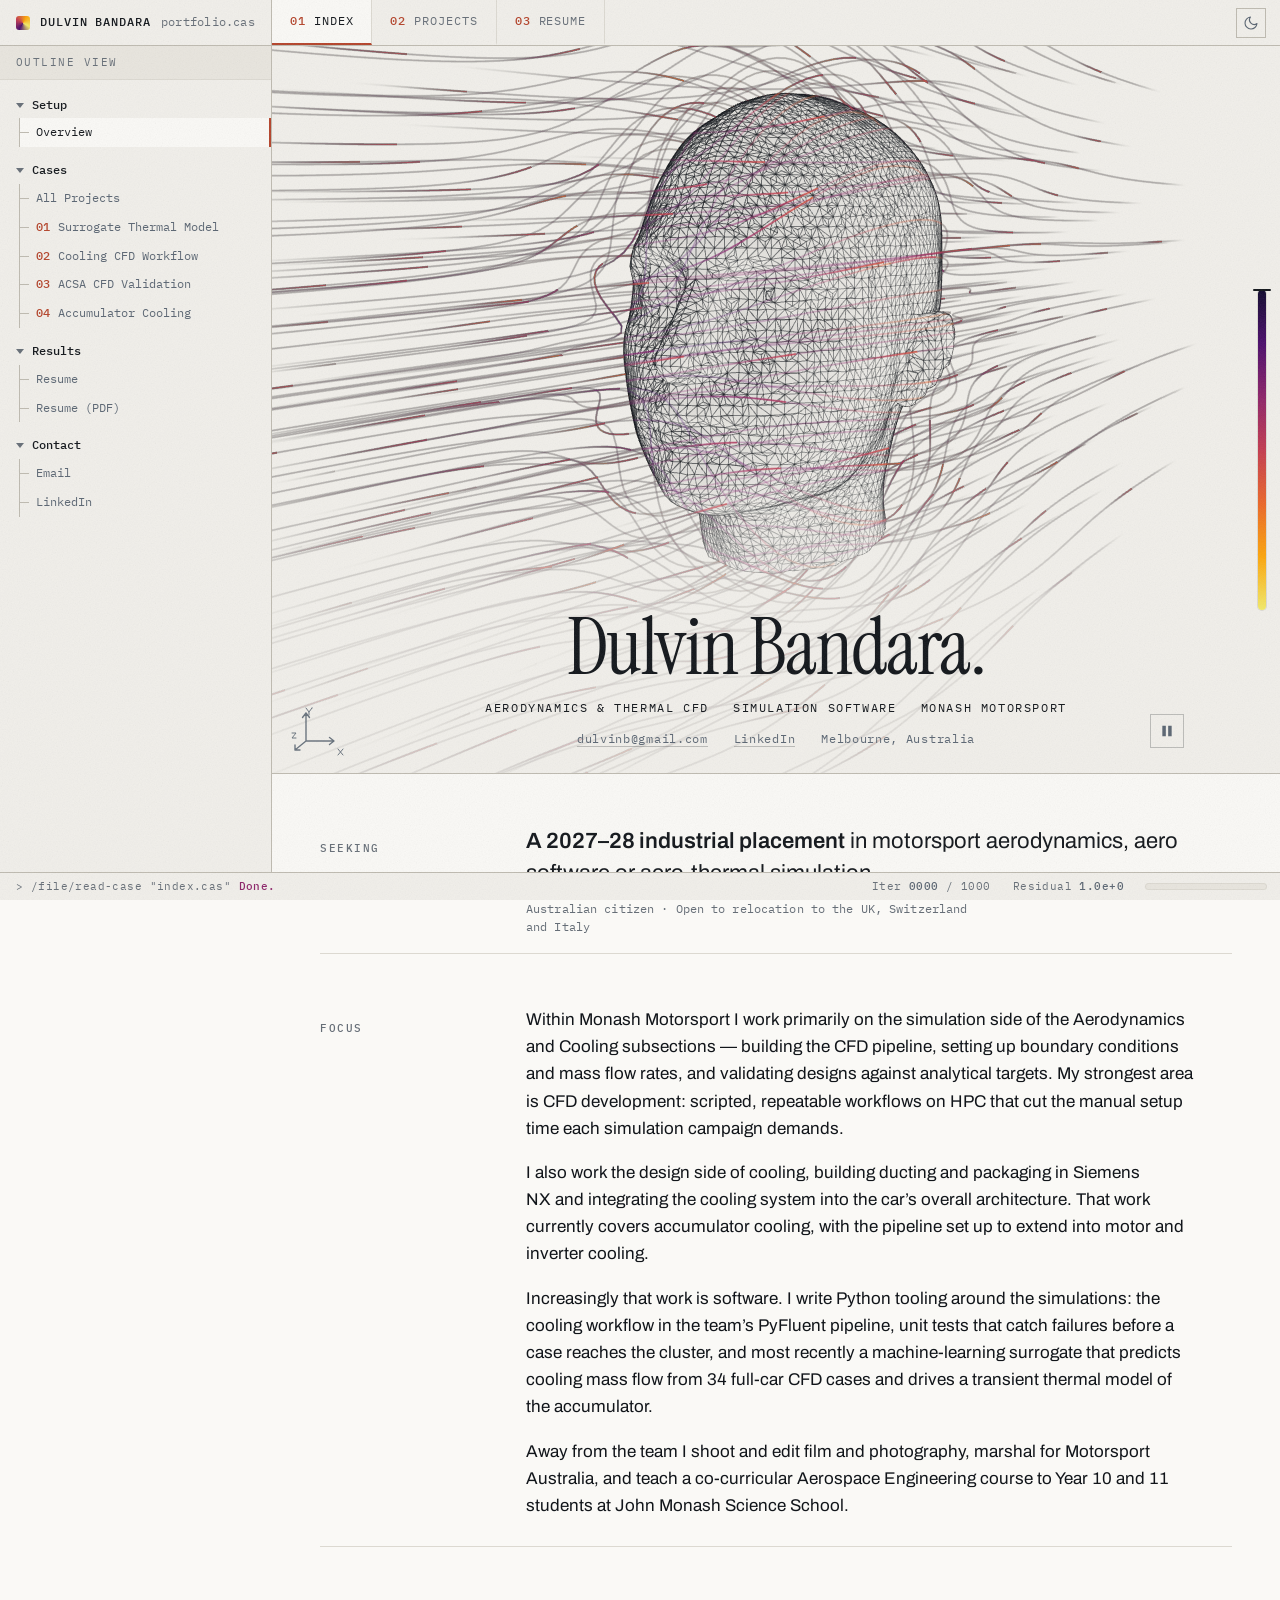
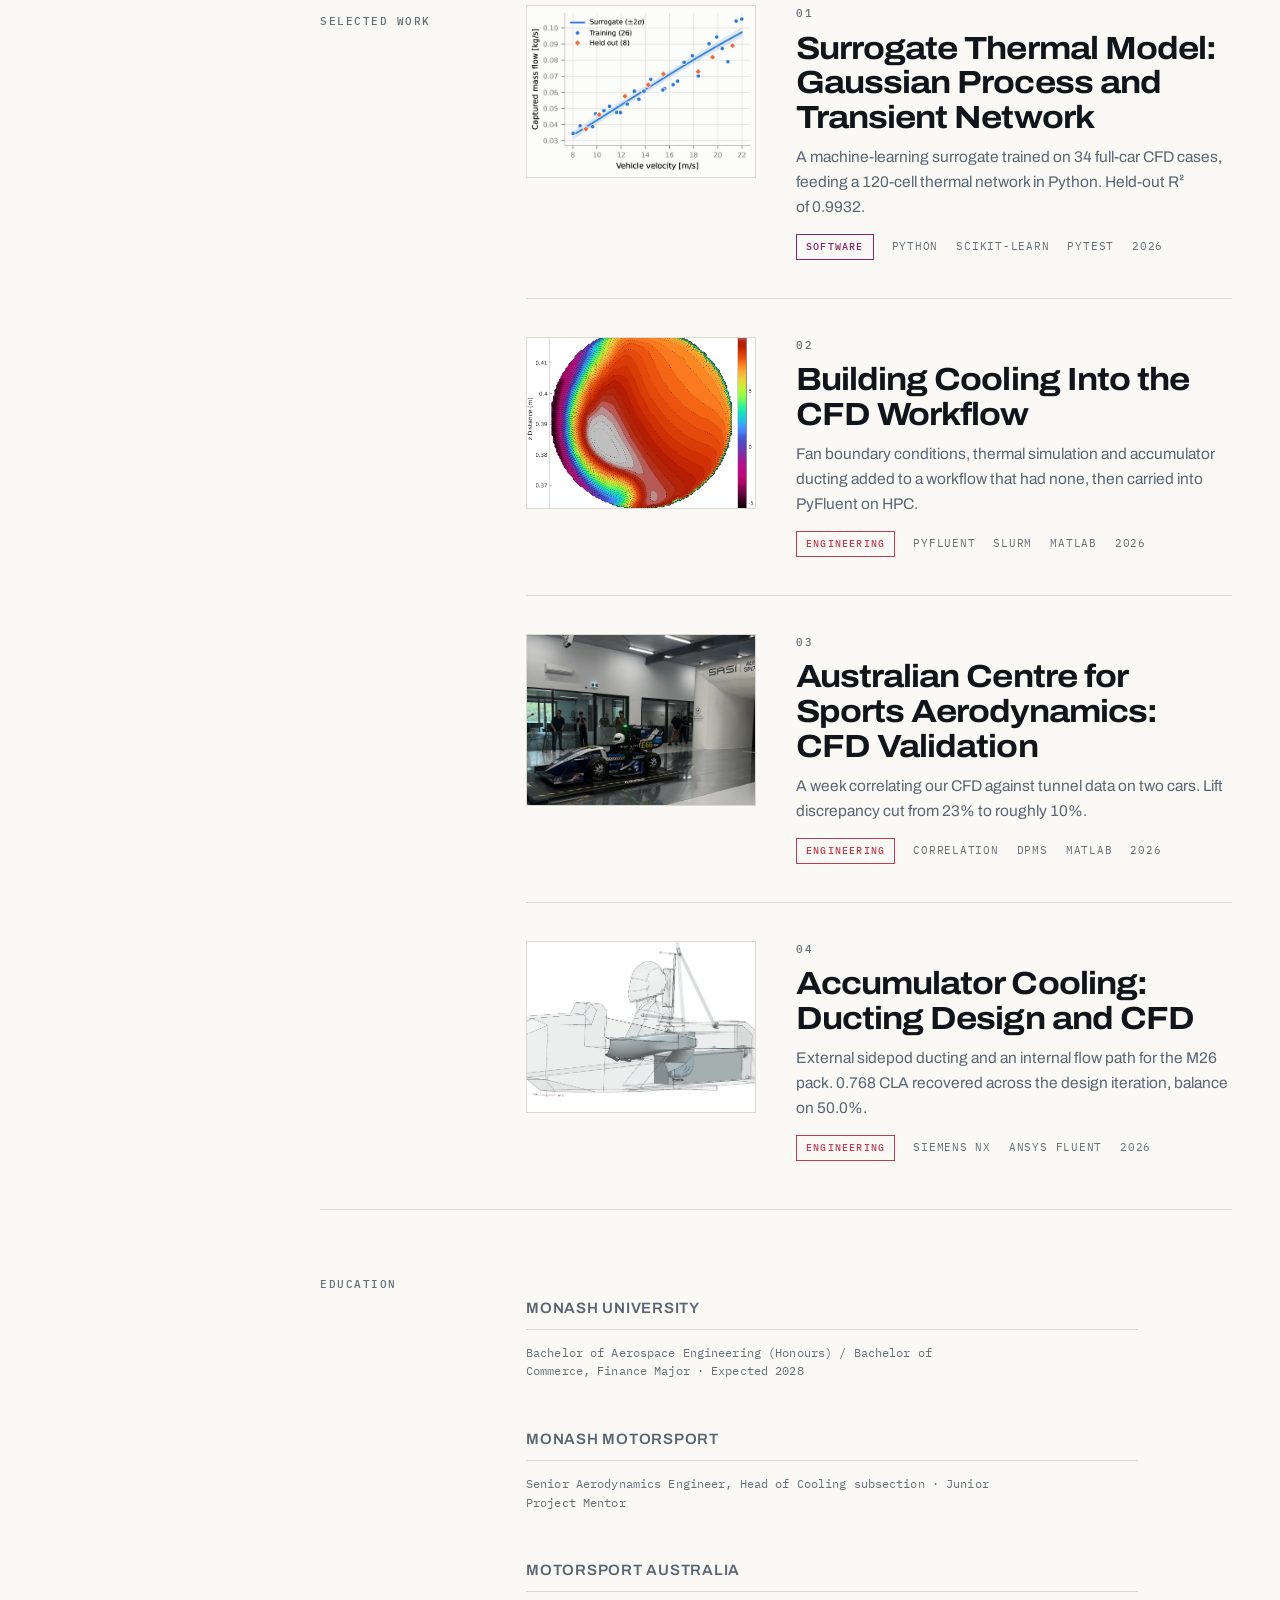
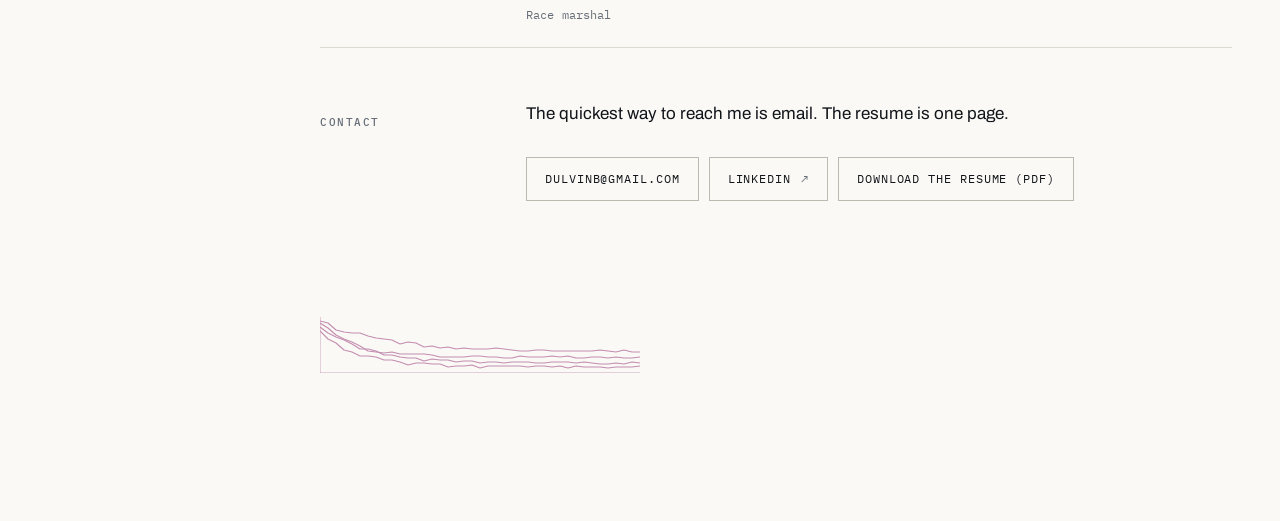
==== index.html @ 4a5106c9 "Make the hero head show when WebGL is missing, blank or stalled - Fall back to a 2D-canvas still fra" ====
<!DOCTYPE html>
<html lang="en">
<head>
<meta charset="utf-8">
<meta name="viewport" content="width=device-width, initial-scale=1">
<title>Dulvin Bandara — Aerodynamics &amp; Thermal CFD</title>
<meta name="description" content="Aerodynamics and thermal cooling CFD at Monash Motorsport. Python simulation tooling, machine-learning surrogates, ducting design and internal flow management for Formula Student.">

<meta name="theme-color" content="#F1EFEA" data-light="#F1EFEA" data-dark="#07080A">
<link rel="icon" href="favicon.svg" type="image/svg+xml">

<script>
(function(){try{var d=document.documentElement,s=localStorage.getItem('theme'),
t=s||(window.matchMedia('(prefers-color-scheme: dark)').matches?'dark':'light');
d.setAttribute('data-theme',t);
var m=document.querySelector('meta[name="theme-color"]');
if(m)m.setAttribute('content',m.getAttribute('data-'+t)||(t==='dark'?'#0E1114':'#FAF9F6'));
}catch(e){}})();
</script>

<link rel="preconnect" href="https://fonts.googleapis.com">
<link rel="preconnect" href="https://fonts.gstatic.com" crossorigin>
<link href="https://fonts.googleapis.com/css2?family=Archivo:wdth,wght@62..125,100..900&family=IBM+Plex+Mono:wght@400;500&family=Instrument+Serif:ital@0;1&display=swap" rel="stylesheet">
<link rel="stylesheet" href="style.css?v=20261115d">
<link rel="canonical" href="https://dulvinbandara.com/">
<meta name="author" content="Dulvin Bandara">

<meta property="og:type" content="website">
<meta property="og:site_name" content="Dulvin Bandara">
<meta property="og:url" content="https://dulvinbandara.com/">
<meta property="og:title" content="Dulvin Bandara · Aerodynamics &amp; Thermal CFD">
<meta property="og:description" content="Accumulator cooling ducting and CFD at Monash Motorsport. Simulation workflows, internal flow management, and aero-thermal integration for Formula Student.">
<meta property="og:image" content="https://dulvinbandara.com/images/og/home.jpg">
<meta property="og:image:width" content="1200">
<meta property="og:image:height" content="630">
<meta property="og:image:alt" content="Isometric view of the accumulator cooling ducting">
<meta property="og:locale" content="en_AU">

<meta name="twitter:card" content="summary_large_image">
<meta name="twitter:title" content="Dulvin Bandara · Aerodynamics &amp; Thermal CFD">
<meta name="twitter:description" content="Accumulator cooling ducting and CFD at Monash Motorsport.">
<meta name="twitter:image" content="https://dulvinbandara.com/images/og/home.jpg">
</head>
<body>

<a class="skiplink" href="#main">Skip to Content</a>

<nav class="sitenav" aria-label="Primary">
  <button class="outlinetoggle" type="button" aria-controls="outline" aria-expanded="false" hidden>Outline</button>
  <a class="apptitle" href="index.html" translate="no">Dulvin Bandara <span>portfolio.cas</span></a>
  <a href="index.html" aria-current="page"><span class="num">01</span>Index</a>
  <a href="projects.html"><span class="num">02</span>Projects</a>
  <a href="resume.html"><span class="num">03</span>Resume</a>
  <button class="themetoggle" type="button" aria-label="Switch theme">
    <svg class="i-moon" viewBox="0 0 24 24" fill="none" stroke="currentColor" stroke-width="1.7" stroke-linecap="round" stroke-linejoin="round" aria-hidden="true"><path d="M21 12.79A9 9 0 1 1 11.21 3 7 7 0 0 0 21 12.79z"/></svg>
    <svg class="i-sun" viewBox="0 0 24 24" fill="none" stroke="currentColor" stroke-width="1.7" stroke-linecap="round" stroke-linejoin="round" aria-hidden="true"><circle cx="12" cy="12" r="4.2"/><path d="M12 2v2M12 20v2M4.9 4.9l1.4 1.4M17.7 17.7l1.4 1.4M2 12h2M20 12h2M4.9 19.1l1.4-1.4M17.7 6.3l1.4-1.4"/></svg>
  </button>
</nav>

<aside class="outline" id="outline">
  <p class="outline-head">Outline View</p>
  <nav aria-label="Outline">
    <ul class="tree">
      <li class="tgroup"><span class="tlabel">Setup</span>
        <ul>
          <li><a href="index.html" aria-current="page">Overview</a></li>
        </ul>
      </li>
      <li class="tgroup"><span class="tlabel">Cases</span>
        <ul>
          <li><a href="projects.html">All Projects</a></li>
          <li><a href="project-thermal-surrogate.html"><span class="tnum">01</span>Surrogate Thermal Model</a></li>
          <li><a href="project-cfd-workflow.html"><span class="tnum">02</span>Cooling CFD Workflow</a></li>
          <li><a href="project-wind-tunnel.html"><span class="tnum">03</span>ACSA CFD Validation</a></li>
          <li><a href="project-accumulator-cooling.html"><span class="tnum">04</span>Accumulator Cooling</a></li>
        </ul>
      </li>
      <li class="tgroup"><span class="tlabel">Results</span>
        <ul>
          <li><a href="resume.html">Resume</a></li>
          <li><a href="DulvinBandaraCV.pdf" target="_blank" rel="noopener">Resume (PDF)</a></li>
        </ul>
      </li>
      <li class="tgroup"><span class="tlabel">Contact</span>
        <ul>
          <li><a href="mailto:dulvinb@gmail.com">Email</a></li>
          <li><a href="https://www.linkedin.com/in/dulvin-bandara-8b485725a/" target="_blank" rel="noopener">LinkedIn</a></li>
        </ul>
      </li>
    </ul>
  </nav>
</aside>

<main class="sheet" id="main">

<div class="hero" data-wall="collage">

<header class="masthead">
  <h1 translate="no">Dulvin Bandara.</h1>
  <p class="role">Aerodynamics and thermal cooling CFD at Monash Motorsport. Building
    simulation workflows and physical cooling mechanisms for Formula Student cars, with
    a focus on internal flow management. Moving towards aero-thermal integration in
    motorsport.</p>
  <p class="tagline"><span>Aerodynamics &amp; Thermal CFD</span><span>Simulation Software</span><span>Monash Motorsport</span></p>
  <div class="contact">
    <span><a href="mailto:dulvinb@gmail.com">dulvinb@gmail.com</a></span>
    <span><a href="https://www.linkedin.com/in/dulvin-bandara-8b485725a/" target="_blank" rel="noopener">LinkedIn</a></span>
    <span>Melbourne, Australia</span>
  </div>
</header>

  <button class="heropause" type="button" aria-label="Pause background motion" aria-pressed="false">
    <svg class="i-pause" viewBox="0 0 12 12" fill="currentColor" aria-hidden="true"><rect x="2" y="1.5" width="3" height="9"/><rect x="7" y="1.5" width="3" height="9"/></svg>
    <svg class="i-play" viewBox="0 0 12 12" fill="currentColor" aria-hidden="true"><path d="M2.5 1.5v9l8-4.5z"/></svg>
  </button>

  <div class="pw">
    <canvas class="flowcanvas" data-src="models/head-flow.bin?v=20261115d" role="img"
            aria-label="A head drawn as a surface mesh, with streamlines flowing around it"></canvas>
  </div>

</div>

<!-- ================= SEEKING ================= -->
<section>
  <div class="row">
    <h2 class="rowlabel">Seeking</h2>
    <div>
      <p class="seeking"><strong>A 2027–28 industrial placement</strong> in motorsport
        aerodynamics, aero software or aero-thermal simulation.</p>
      <p class="meta">Australian citizen · Open to relocation to the UK, Switzerland and Italy</p>
    </div>
  </div>
</section>

<!-- ================= FOCUS ================= -->
<section>
  <div class="row">
    <h2 class="rowlabel">Focus</h2>
    <div>
      <p>Within Monash Motorsport I work primarily on the simulation side of the
        Aerodynamics and Cooling subsections — building the CFD pipeline, setting up
        boundary conditions and mass flow rates, and validating designs against
        analytical targets. My strongest area is CFD development: scripted, repeatable
        workflows on HPC that cut the manual setup time each simulation campaign
        demands.</p>
      <p>I also work the design side of cooling, building ducting and packaging in
        Siemens NX and integrating the cooling system into the car’s overall
        architecture. That work currently covers accumulator cooling, with the pipeline
        set up to extend into motor and inverter cooling.</p>
      <p>Increasingly that work is software. I write Python tooling around the
        simulations: the cooling workflow in the team’s PyFluent pipeline, unit tests that
        catch failures before a case reaches the cluster, and most recently a
        machine-learning surrogate that predicts cooling mass flow from 34 full-car CFD
        cases and drives a transient thermal model of the accumulator.</p>
      <p>Away from the team I shoot and edit film and photography, marshal for Motorsport
        Australia, and teach a co-curricular Aerospace Engineering course to Year 10 and
        11 students at John Monash Science School.</p>
    </div>
  </div>
</section>

<!-- ================= WORK ================= -->
<section>
  <div class="row">
    <h2 class="rowlabel">Selected Work</h2>
    <div>

      <a class="projlink" href="project-thermal-surrogate.html">
        <img class="thumb" src="images/gallery/Project4/massFlow.png"
             alt="Surrogate-predicted cooling mass flow against vehicle velocity, with CFD training and held-out points" width="1109" height="812" loading="lazy" decoding="async">
        <div>
          <span class="num">01</span>
          <h3>Surrogate Thermal Model: Gaussian Process and Transient Network</h3>
          <p>A machine-learning surrogate trained on 34 full-car CFD cases, feeding a
            120-cell thermal network in Python. Held-out R² of 0.9932.</p>
          <div class="projmeta">
            <span class="tag" data-k="software">Software</span>
            <span translate="no">Python</span><span translate="no">scikit-learn</span><span translate="no">pytest</span><span>2026</span>
          </div>
        </div>
      </a>

      <a class="projlink" href="project-cfd-workflow.html">
        <img class="thumb" src="images/velcoquecontour.webp"
             alt="Velocity contour into the monocoque" width="888" height="812" loading="lazy" decoding="async">
        <div>
          <span class="num">02</span>
          <h3>Building Cooling Into the CFD Workflow</h3>
          <p>Fan boundary conditions, thermal simulation and accumulator ducting added
            to a workflow that had none, then carried into PyFluent on HPC.</p>
          <div class="projmeta">
            <span class="tag" data-k="engineering">Engineering</span>
            <span>PyFluent</span><span>SLURM</span><span>MATLAB</span><span>2026</span>
          </div>
        </div>
      </a>

      <a class="projlink" href="project-wind-tunnel.html">
        <img class="thumb" src="images/acsa.webp"
             alt="CFD validation results from the wind tunnel campaign" width="1581" height="812" loading="lazy" decoding="async">
        <div>
          <span class="num">03</span>
          <h3>Australian Centre for Sports Aerodynamics: CFD Validation</h3>
          <p>A week correlating our CFD against tunnel data on two cars. Lift
            discrepancy cut from 23% to roughly 10%.</p>
          <div class="projmeta">
            <span class="tag" data-k="engineering">Engineering</span>
            <span>Correlation</span><span>DPMS</span><span>MATLAB</span><span>2026</span>
          </div>
        </div>
      </a>

      <a class="projlink" href="project-accumulator-cooling.html">
        <img class="thumb" src="images/ducts.webp"
             alt="Isometric view of the accumulator cooling ducting" width="1172" height="742" loading="lazy" decoding="async">
        <div>
          <span class="num">04</span>
          <h3>Accumulator Cooling: Ducting Design and CFD</h3>
          <p>External sidepod ducting and an internal flow path for the M26 pack.
            0.768&nbsp;CLA recovered across the design iteration, balance on 50.0%.</p>
          <div class="projmeta">
            <span class="tag" data-k="engineering">Engineering</span>
            <span>Siemens NX</span><span>Ansys Fluent</span><span>2026</span>
          </div>
        </div>
      </a>

      <!-- FILM CARD — hidden until the page has real content.
           Uncomment this block to publish it.

      <a class="projlink" href="project-film.html">
        <img class="thumb" src="images/film/cover.jpg"
             alt="Still frame from recent camcorder footage" loading="lazy" decoding="async">
        <div>
          <span class="num">05</span>
          <h3>Film &amp; Photography</h3>
          <p>A vintage camcorder, a DJI drone and a phone. The counterweight to a year
            spent looking at residual plots.</p>
          <div class="projmeta">
            <span class="tag" data-k="personal">Personal</span>
            <span>Camcorder</span><span>DJI</span><span>Ongoing</span>
          </div>
        </div>
      </a>

      -->

    </div>
  </div>
</section>

<!-- ================= EDUCATION ================= -->
<section>
  <div class="row">
    <h2 class="rowlabel">Education</h2>
    <div>
      <div class="entry">
        <h3>Monash University</h3>
        <p class="meta">Bachelor of Aerospace Engineering (Honours) / Bachelor of Commerce, Finance Major · Expected 2028</p>
      </div>
      <div class="entry">
        <h3>Monash Motorsport</h3>
        <p class="meta">Senior Aerodynamics Engineer, Head of Cooling subsection · Junior Project Mentor</p>
      </div>
      <div class="entry">
        <h3>Motorsport Australia</h3>
        <p class="meta">Race marshal</p>
      </div>
    </div>
  </div>
</section>

<!-- ================= CONTACT ================= -->
<section>
  <div class="row">
    <h2 class="rowlabel">Contact</h2>
    <div>
      <p>The quickest way to reach me is email. The resume is one page.</p>
      <ul class="linkrow">
        <li><a class="linkbtn" href="mailto:dulvinb@gmail.com">dulvinb@gmail.com</a></li>
        <li><a class="linkbtn" href="https://www.linkedin.com/in/dulvin-bandara-8b485725a/" target="_blank" rel="noopener">LinkedIn <span class="ext" aria-hidden="true">↗</span></a></li>
        <li><a class="linkbtn" href="DulvinBandaraCV.pdf" target="_blank" rel="noopener">Download the Resume (PDF)</a></li>
      </ul>
    </div>
  </div>
</section>

</main>

<div class="statusbar" aria-hidden="true">
  <span class="sb-console">&gt; /file/read-case "index.cas" <b>Done.</b></span>
  <span class="sb-iter">Iter <b class="sb-n">0000</b> / 1000</span>
  <span class="sb-res">Residual <b class="sb-r">1.0e+00</b></span>
  <span class="sb-bar"><i></i></span>
</div>

<script src="theme.js?v=20261115d" defer></script>
<script src="reveal.js?v=20261115d" defer></script>
<script src="cbar.js?v=20261115d" defer></script>
<script src="flow.js?v=20261115d" defer></script>
<script src="shell.js?v=20261115d" defer></script>
</body>
</html>
---- style.css ----
/* ============================================================
   Dulvin Bandara — stylesheet
   Oversized display type, mono for measured values.
   Light default, dark via [data-theme="dark"].
   Prints to A4 in light regardless of theme.
   ============================================================ */

:root{
  /* light (default) */
  color-scheme:light;
  --paper:#FAF9F6;
  --paper-2:#F1EFEA;
  --paper-3:#E8E5DE;
  --ink:#11151A;
  --ink-soft:#5A6572;
  --ink-faint:#666E77;   /* 4.9:1 on --paper; was #8E959D at 2.9:1 */
  --rule:#DCD9D1;
  --rule-strong:#BEBAB0;
  --accent:#B4432A;
  --accent-soft:#F3E3DC;

  /* --- inferno ramp, sampled from matplotlib.colormaps['inferno'] --- */
  --f-00:#10092d;  --f-22:#4a0c6b;  --f-38:#8c2369;  --f-52:#c33b4f;
  --f-66:#eb6628;  --f-80:#fca50a;  --f-94:#f2ea69;

  /* semantic roles — light theme samples the DARK half of the ramp */
  --field-lo:var(--f-22);
  --field-mid:var(--f-38);
  --field-hi:var(--f-52);

  /* diverging (coolwarm), for signed quantities */
  --d-neg:#3b4cc0;  --d-neg-soft:#8db0fe;  --d-zero:#dddcdc;
  --d-pos-soft:#f4987a;  --d-pos:#b40426;

  /* the full ramp as a reusable gradient; --ramp-dir turns it */
  --ramp-stops:var(--f-00),var(--f-22),var(--f-38),var(--f-52),
    var(--f-66),var(--f-80),var(--f-94);
  --ramp:linear-gradient(90deg,var(--ramp-stops));

  --grain-opacity:.095;
  --shadow:0 1px 2px rgba(17,21,26,.04);

  /* the index collage paints its own field; these follow the theme */
  --field:#F1EFEA;
  --field-ink:#11151A;
  --field-soft:#5A6572;
  --field-rule:rgba(17,21,26,.24);
  --field-shadow:0 18px 44px -14px rgba(17,21,26,.38);

  --display:"Archivo","Helvetica Neue",Helvetica,Arial,sans-serif;
  --mono:"IBM Plex Mono",ui-monospace,SFMono-Regular,Menlo,monospace;
  --serif:"Instrument Serif",Georgia,"Times New Roman",serif;

  --measure:68ch;
  --shell:1240px;
  --gutter:48px;

  --ease:cubic-bezier(.22,.61,.36,1);
}

:root[data-theme="dark"]{
  color-scheme:dark;
  --paper:#0E1114;
  --paper-2:#161A1F;
  --paper-3:#1D2227;
  --ink:#ECEAE5;
  --ink-soft:#9BA3AC;
  --ink-faint:#8A929B;   /* 6.0:1 on --paper; was #6E7780 at 4.2:1 */
  --rule:#272C32;
  --rule-strong:#3A4048;
  --accent:#E2714E;
  --accent-soft:#2A1C16;

  /* dark theme samples the BRIGHT half of the same ramp */
  --field-lo:var(--f-52);
  --field-mid:var(--f-66);
  --field-hi:var(--f-80);

  --grain-opacity:.125;   /* grain needs more presence on a dark ground */
  --shadow:0 1px 2px rgba(0,0,0,.3);

  --field:#07080A;
  --field-ink:#fff;
  --field-soft:rgba(255,255,255,.5);
  --field-rule:rgba(255,255,255,.24);
  --field-shadow:0 18px 50px -12px rgba(0,0,0,.75);
}

*{box-sizing:border-box;}

html{
  -webkit-text-size-adjust:100%;
  scroll-behavior:smooth;
  -webkit-tap-highlight-color:rgba(180,67,42,.14);
}

body{
  margin:0;
  background:var(--paper);
  color:var(--ink);
  font-family:var(--display);
  font-size:17px;
  line-height:1.6;
  font-feature-settings:"tnum" 1,"kern" 1;
  -webkit-font-smoothing:antialiased;
  transition:background-color .25s var(--ease),color .25s var(--ease);
  overflow-x:clip;      /* the 100vw hero must not add a horizontal scrollbar */
}

::selection{background:var(--accent-soft);color:var(--ink);}

a:focus-visible,
button:focus-visible,
.projlink:focus-visible,
img:focus-visible{
  outline:2px solid var(--accent);
  outline-offset:3px;
}
/* on the collage's field the ring takes the field's own ink (the brick accent is too dark on near-black) */
html:has(.hero[data-wall="collage"]) .sitenav :focus-visible,
[data-wall="collage"] :focus-visible{outline-color:var(--field-ink);}

a,button{touch-action:manipulation;}
[id]{scroll-margin-top:30px;}

/* ---------- skip link ---------- */

.skiplink{
  position:absolute;
  left:var(--gutter);
  top:10px;
  z-index:20;
  padding:10px 16px;
  font-family:var(--mono);
  font-size:11.5px;
  letter-spacing:0.08em;
  text-transform:uppercase;
  text-decoration:none;
  color:var(--paper);
  background:var(--ink);
  transform:translateY(-200%);
}
.skiplink:focus-visible{transform:none;outline-offset:2px;}

.sheet{
  max-width:var(--shell);
  margin:0 auto;
  padding:40px var(--gutter) 140px;
}

/* ---------- site nav ---------- */

.sitenav{
  position:relative;
  z-index:10;          /* paints above the collage panel, which extends up behind it */
  max-width:var(--shell);
  margin:0 auto;
  padding:28px var(--gutter) 0;
  display:flex;
  align-items:center;
  gap:30px;
  font-family:var(--mono);
  font-size:11.5px;
  letter-spacing:0.08em;
  text-transform:uppercase;
}
.sitenav a{
  color:var(--ink-faint);
  text-decoration:none;
  padding-bottom:4px;
  border-bottom:1px solid transparent;
  display:inline-flex;
  align-items:baseline;
  gap:8px;
  transition:color .18s var(--ease),border-color .18s var(--ease);
}
.sitenav a:hover{color:var(--ink);border-bottom-color:var(--rule-strong);}
.sitenav a[aria-current="page"]{color:var(--ink);border-bottom-color:var(--ink);}
.sitenav .num{color:var(--accent);font-weight:500;}

.themetoggle{
  margin-left:auto;
  width:34px;
  height:34px;
  display:inline-flex;
  align-items:center;
  justify-content:center;
  background:transparent;
  border:1px solid var(--rule);
  color:var(--ink-soft);
  cursor:pointer;
  padding:0;
  transition:border-color .18s var(--ease),color .18s var(--ease);
}
.themetoggle:hover{border-color:var(--rule-strong);color:var(--ink);}
.themetoggle:active,.gbtn:active,.heropause:active{transform:translateY(1px);}
.themetoggle svg{width:16px;height:16px;display:block;}
.themetoggle .i-sun{display:none;}
:root[data-theme="dark"] .themetoggle .i-sun{display:block;}
:root[data-theme="dark"] .themetoggle .i-moon{display:none;}

/* ---------- masthead ---------- */

.masthead{
  border-top:2px solid var(--ink);
  padding-top:34px;
  margin-bottom:84px;
}

.masthead h1{
  font-size:clamp(50px,10.5vw,124px);
  line-height:0.92;
  letter-spacing:-0.045em;
  font-weight:700;
  margin:0 0 26px;
  text-wrap:balance;
}

.masthead .role{
  font-size:clamp(18px,2.1vw,23px);
  line-height:1.42;
  font-weight:400;
  color:var(--ink-soft);
  margin:0 0 34px;
  max-width:46ch;
  text-wrap:pretty;
}

.contact{
  display:flex;
  flex-wrap:wrap;
  gap:10px 32px;
  font-family:var(--mono);
  font-size:12.5px;
  color:var(--ink-soft);
  border-top:1px solid var(--rule);
  padding-top:18px;
}
.contact a{
  color:var(--ink-soft);
  text-decoration:none;
  border-bottom:1px solid var(--rule-strong);
  transition:color .18s var(--ease),border-color .18s var(--ease);
}
.contact a:hover{color:var(--accent);border-bottom-color:var(--accent);}

/* ============================================================
   PHOTO WALL
   <div class="hero" data-wall="band">  — strip under the masthead
   <div class="hero" data-wall="full">  — full-bleed grid, name over it
   Change that one word to switch layouts.
   ============================================================ */

.hero{position:relative;}
.pw{--pw-h:196px;}
.pw-item{margin:0;}
.pw-item img{display:block;}

/* --- band --- */

/* the masthead tightens up when a band sits under it, so the strip
   is visible on landing rather than parked below the fold */
[data-wall="band"] .masthead{padding-top:24px;margin-bottom:40px;}
[data-wall="band"] .masthead h1{font-size:clamp(46px,9vw,104px);margin-bottom:18px;}
[data-wall="band"] .masthead .role{margin-bottom:24px;}
[data-wall="band"] .contact{padding-top:14px;}

[data-wall="band"] .pw{
  overflow:hidden;
  margin:0 0 72px;
  -webkit-mask-image:linear-gradient(90deg,transparent 0,#000 7%,#000 93%,transparent 100%);
  mask-image:linear-gradient(90deg,transparent 0,#000 7%,#000 93%,transparent 100%);
}
[data-wall="band"] .pw-track{
  display:flex;
  gap:12px;
  width:max-content;
  animation:pw-drift 90s linear infinite;
}
[data-wall="band"] .pw:hover .pw-track,
[data-wall="band"] .pw:focus-within .pw-track{animation-play-state:paused;}
[data-wall="band"] .pw-item{flex:0 0 auto;height:var(--pw-h);}
[data-wall="band"] .pw-item img{
  height:100%;
  width:auto;
  border:1px solid var(--rule);
  background:#fff;
}

@keyframes pw-drift{
  from{transform:translateX(0);}
  to{transform:translateX(calc(-50% - 6px));}
}

/* --- full bleed --- */
/* Composed grid: cell shapes are matched to each image's aspect ratio and
   resolution, so nothing important gets cropped and the two low-res shots
   never land in a large cell. Areas are named — reorder by editing the
   grid-template-areas strings and the .pw-item--* names below. */

[data-wall="full"]{
  /* --hero-offset is measured by reveal.js (distance from the top of the
     viewport to the top of the hero). The literals are the fallback if JS
     never runs. */
  height:calc(100vh - var(--hero-offset, 102px));
  height:calc(100svh - var(--hero-offset, 102px));
  min-height:540px;
  max-height:980px;
  display:flex;
  flex-direction:column;
  justify-content:flex-end;
  padding-bottom:34px;
}
[data-wall="full"] .pw{
  position:absolute;
  top:0;bottom:0;left:50%;
  transform:translateX(-50%);
  width:100vw;
  overflow:hidden;
  z-index:0;
}
[data-wall="full"] .pw-track{
  display:grid;
  height:100%;
  width:auto;
  gap:4px;
  animation:none;
  grid-template-columns:repeat(6,1fr);
  grid-template-rows:repeat(4,1fr);
  grid-template-areas:
    "a a a b b c"
    "a a a b b c"
    "d d e e f f"
    "g g g h h h";
}
[data-wall="full"] .pw-dup{display:none;}
[data-wall="full"] .pw-item{overflow:hidden;min-width:0;min-height:0;}
[data-wall="full"] .pw-item img{
  width:100%;height:100%;
  object-fit:cover;
  border:none;
  display:block;
}

/* area assignment + crop origin, tuned per image */
[data-wall="full"] .pw-a{grid-area:a;}
[data-wall="full"] .pw-a img{object-position:50% 45%;}
[data-wall="full"] .pw-b{grid-area:b;}
[data-wall="full"] .pw-b img{object-position:62% 35%;}
[data-wall="full"] .pw-c{grid-area:c;}
[data-wall="full"] .pw-c img{object-position:50% 50%;}
[data-wall="full"] .pw-d{grid-area:d;}
[data-wall="full"] .pw-d img{object-position:50% 50%;}
[data-wall="full"] .pw-e{grid-area:e;}
[data-wall="full"] .pw-e img{object-position:50% 42%;}
[data-wall="full"] .pw-f{grid-area:f;}
[data-wall="full"] .pw-f img{object-position:50% 50%;}
[data-wall="full"] .pw-g{grid-area:g;}
[data-wall="full"] .pw-g img{object-position:50% 42%;}
[data-wall="full"] .pw-h{grid-area:h;}
[data-wall="full"] .pw-h img{object-position:50% 55%;}

[data-wall="full"] .pw::after{
  content:"";
  position:absolute;
  inset:0;
  background:
    linear-gradient(to top, rgba(9,12,15,.95) 0%, rgba(9,12,15,.78) 34%,
                            rgba(9,12,15,.42) 68%, rgba(9,12,15,.30) 100%),
    linear-gradient(to right, rgba(9,12,15,.55) 0%, rgba(9,12,15,0) 62%);
}
[data-wall="full"] .masthead{
  position:relative;
  z-index:1;
  margin-bottom:0;
  padding-top:22px;
  border-top-color:rgba(255,255,255,.82);
  color:#fff;
}
[data-wall="full"] .masthead h1{color:#fff;font-size:clamp(44px,8vw,96px);margin-bottom:16px;}
[data-wall="full"] .masthead .role{color:rgba(255,255,255,.86);margin-bottom:22px;max-width:44ch;}
[data-wall="full"] .contact{
  color:rgba(255,255,255,.76);
  border-top-color:rgba(255,255,255,.28);
  padding-top:14px;
}
[data-wall="full"] .contact a{color:rgba(255,255,255,.76);border-bottom-color:rgba(255,255,255,.4);}
[data-wall="full"] .contact a:hover{color:#fff;border-bottom-color:#fff;}

/* nav sits on the collage's own field (--field), so it takes that field's inks */
html:has(.hero[data-wall="collage"]) .sitenav a{color:var(--field-soft);}
html:has(.hero[data-wall="collage"]) .sitenav a:hover{color:var(--field-ink);border-bottom-color:var(--field-rule);}
html:has(.hero[data-wall="collage"]) .sitenav a[aria-current="page"]{color:var(--field-ink);border-bottom-color:var(--field-ink);}
html:has(.hero[data-wall="collage"]) .themetoggle{
  border-color:var(--field-rule);
  color:var(--field-soft);
}
html:has(.hero[data-wall="collage"]) .themetoggle:hover{color:var(--field-ink);border-color:var(--field-soft);}
/* the collage panel itself paints the field and extends up behind the
   nav, so the page background stays --paper and the sections below need no
   special treatment */

/* --- collage ---
   Scattered overlapping cards on the field (near-black in dark, warm paper in light), one dominant card in front, serif
   wordmark underneath. Card positions are percentages of the hero box, so
   the whole composition scales with the viewport instead of reflowing.
   Edit the .pw-a … .pw-h blocks to rearrange. */

[data-wall="collage"]{
  /* wordmark size, and the room its tagline and contact line need under it */
  --wm:clamp(42px,7.2vw,108px);
  --wm-extra:118px;
  position:relative;
  /* stops short of the fold so the first text row shows there is more below */
  height:calc(76vh - var(--hero-offset, 102px));
  height:calc(76svh - var(--hero-offset, 102px));
  min-height:470px;
  display:block;
}
[data-wall="collage"] .pw{
  position:absolute;
  top:calc(var(--hero-offset, 102px) * -1);
  bottom:0;left:50%;
  transform:translateX(-50%);
  width:100vw;
  background:var(--field);
  overflow:hidden;
}
[data-wall="collage"] .pw-track{
  /* a centred row between the nav and the wordmark. Cards are sized by the
     row's height, so the row never grows into the wordmark below it. */
  position:absolute;
  top:calc(var(--hero-offset, 102px) - 6px);
  bottom:calc(var(--wm) + var(--wm-extra));
  left:0;right:0;
  display:flex;
  justify-content:center;
  align-items:center;
  width:auto;
  animation:none;
}
[data-wall="collage"] .pw-dup{display:none;}

[data-wall="collage"] .pw-item{
  position:relative;
  flex:0 0 auto;
  height:80%;
  aspect-ratio:3/4;
  margin:0 -18px;
  border-radius:14px;
  overflow:hidden;
  box-shadow:var(--field-shadow);
  will-change:transform;
}
[data-wall="collage"] .pw-item img{
  width:100%;height:100%;
  object-fit:cover;
  border:none;
  display:block;
}

/* left to right: team, day 1, rake, rear wing (dominant), rake detail, contour.
   order, height, shape, vertical seat, depth */
[data-wall="collage"] .pw-g{order:1;height:50%;aspect-ratio:16/10;align-self:flex-end;z-index:1;}
[data-wall="collage"] .pw-a{order:2;align-self:flex-start;z-index:3;}
[data-wall="collage"] .pw-e{order:3;align-self:flex-end;z-index:4;}
[data-wall="collage"] .pw-b{order:4;height:100%;z-index:7;}
[data-wall="collage"] .pw-c{order:5;align-self:flex-start;z-index:4;}
[data-wall="collage"] .pw-f{order:6;height:50%;aspect-ratio:16/10;align-self:flex-end;z-index:2;}
[data-wall="collage"] .pw-g img{object-position:52% 45%;}
/* the two low-resolution shots stay out of the row */
[data-wall="collage"] .pw-d,
[data-wall="collage"] .pw-h{display:none;}

/* slow independent drift, so the cluster breathes rather than sits still */
@keyframes pw-float{
  0%,100%{transform:translate3d(0,0,0);}
  50%    {transform:translate3d(0,-14px,0);}
}
[data-wall="collage"] .pw-a{animation:pw-float 11s ease-in-out -2s infinite;}
[data-wall="collage"] .pw-b{animation:pw-float 13s ease-in-out    infinite;}
[data-wall="collage"] .pw-c{animation:pw-float 9.5s ease-in-out -4s infinite;}
[data-wall="collage"] .pw-d{animation:pw-float 12s ease-in-out -1s infinite;}
[data-wall="collage"] .pw-e{animation:pw-float 10.5s ease-in-out -6s infinite;}
[data-wall="collage"] .pw-f{animation:pw-float 14s ease-in-out -3s infinite;}
[data-wall="collage"] .pw-g{animation:pw-float 12.5s ease-in-out -7s infinite;}
[data-wall="collage"] .pw-h{animation:pw-float 10s ease-in-out -5s infinite;}

/* pause control for the drifting cards */
.heropause{
  position:absolute;
  right:var(--gutter);
  bottom:26px;
  z-index:3;
  width:34px;
  height:34px;
  display:none;
  align-items:center;
  justify-content:center;
  padding:0;
  background:transparent;
  border:1px solid var(--field-rule);
  color:var(--field-soft);
  cursor:pointer;
  transition:border-color .18s var(--ease),color .18s var(--ease);
}
[data-wall="collage"] .heropause{display:inline-flex;}
.heropause:hover{color:var(--field-ink);border-color:var(--field-soft);}
.heropause svg{width:14px;height:14px;display:block;}
.heropause .i-play{display:none;}
.heropause[aria-pressed="true"] .i-play{display:block;}
.heropause[aria-pressed="true"] .i-pause{display:none;}
.hero.is-paused .pw-item{animation-play-state:paused;}

/* wordmark */
[data-wall="collage"] .masthead{
  position:absolute;
  left:0;right:0;bottom:0;
  z-index:2;
  margin:0;
  padding:0 var(--gutter) 26px;
  border-top:none;
  text-align:center;
  color:var(--field-ink);
}
[data-wall="collage"] .masthead h1{
  font-family:var(--serif);
  font-weight:400;
  font-size:var(--wm);
  line-height:0.96;
  letter-spacing:-0.018em;
  color:var(--field-ink);
  margin:0 0 14px;
}
[data-wall="collage"] .masthead h1 br{display:none;}
[data-wall="collage"] .masthead .role{display:none;}
[data-wall="collage"] .contact{
  justify-content:center;
  border-top:none;
  padding-top:0;
  font-size:11.5px;
  letter-spacing:0.06em;
  color:var(--field-soft);
  gap:6px 26px;
}
[data-wall="collage"] .contact a{color:var(--field-soft);border-bottom-color:var(--field-rule);}
[data-wall="collage"] .contact a:hover{color:var(--field-ink);border-bottom-color:var(--field-ink);}

/* ---------- spec-sheet rows ---------- */

section{
  border-top:1px solid var(--rule);
  padding:52px 0 10px;
  scroll-margin-top:30px;
}
section:first-of-type{border-top:none;}

.row{
  display:grid;
  grid-template-columns:150px 1fr;
  gap:56px;
  align-items:start;
}
.row > *,.projlink > *{min-width:0;}   /* let long content wrap instead of widening the grid */

.rowlabel{
  font-family:var(--mono);
  font-size:11px;
  font-weight:500;
  color:var(--ink-faint);
  letter-spacing:0.14em;
  text-transform:uppercase;
  padding-top:14px;
}

h2{
  font-size:clamp(30px,4.4vw,48px);
  font-weight:700;
  letter-spacing:-0.035em;
  line-height:1.03;
  margin:0 0 12px;
  text-wrap:balance;
}

h2.rowlabel{
  font-size:11px;
  font-weight:500;
  letter-spacing:0.14em;
  line-height:1.6;
  margin:0;
  text-wrap:wrap;
}

h3{
  font-size:15px;
  font-weight:600;
  letter-spacing:0.05em;
  text-transform:uppercase;
  color:var(--ink-soft);
  margin:46px 0 14px;
  padding-bottom:9px;
  border-bottom:1px solid var(--rule);
  max-width:var(--measure);
}
h3:first-of-type{margin-top:34px;}

.meta{
  font-family:var(--mono);
  font-size:12px;
  line-height:1.55;
  color:var(--ink-faint);
  margin:0 0 6px;
  letter-spacing:0.01em;
}

p{margin:0 0 17px;max-width:var(--measure);text-wrap:pretty;}

ul{margin:0 0 17px;padding-left:22px;max-width:var(--measure);}
li{margin-bottom:7px;}

.entry{margin-bottom:46px;}
.entry:last-child{margin-bottom:12px;}

/* lead paragraph under a project title */
.lede{
  font-size:clamp(19px,2vw,22px);
  line-height:1.45;
  color:var(--ink-soft);
  max-width:40ch;
  margin:0 0 28px;
}

/* ---------- measured figures ---------- */

.figures{
  display:grid;
  grid-template-columns:repeat(auto-fit,minmax(160px,1fr));
  gap:1px;
  background:var(--rule);
  border:1px solid var(--rule);
  margin:34px 0 30px;
}
.fig{
  background:var(--paper);
  padding:20px 20px 18px;
}
.fig .val{
  display:block;
  font-family:var(--mono);
  font-size:clamp(24px,2.6vw,30px);
  font-weight:500;
  letter-spacing:-0.03em;
  color:var(--accent);
  line-height:1.1;
}
.fig .cap{
  display:block;
  font-size:12px;
  color:var(--ink-soft);
  margin-top:9px;
  line-height:1.4;
}

/* ---------- images ---------- */

.plate{
  position:relative;
  margin:34px 0 30px;
  max-width:100%;
  overflow:hidden;
}

.plate img{
  display:block;
  width:100%;
  height:auto;
  border:1px solid var(--rule);
  background:#fff;
  cursor:zoom-in;
}

.plate figcaption{
  position:absolute;
  left:1px;
  right:1px;
  bottom:1px;
  margin:0;
  padding:13px 17px;
  font-size:12.5px;
  line-height:1.45;
  color:#F2F0EB;
  background:rgba(12,15,18,.84);
  backdrop-filter:blur(3px);
  opacity:0;
  transform:translateY(6px);
  transition:opacity .22s var(--ease),transform .22s var(--ease);
  pointer-events:none;
  max-width:none;
  border:none;
}

.zoom{
  display:block;
  width:100%;
  height:100%;
  padding:0;
  border:0;
  background:none;
  color:inherit;
  font:inherit;
  cursor:zoom-in;
}
.zoom:focus-visible{outline-offset:-3px;}

/* a single chart reads better at column width than stretched across the page */
.plate.narrow{max-width:620px;}

.plaperow{
  display:grid;
  grid-template-columns:repeat(auto-fit,minmax(230px,1fr));
  gap:24px;
  margin:34px 0 30px;
}
.plaperow .plate{margin:0;}
.plaperow .plate figcaption{font-size:12px;padding:10px 13px;}

/* ---------- rotating project gallery ---------- */

.gallery{
  position:relative;
  margin:34px 0 38px;
  max-width:100%;
  outline:none;
}
.gallery:focus-visible{outline:2px solid var(--accent);outline-offset:4px;}

.gstage{
  position:relative;
  width:100%;
  aspect-ratio:16/9;
  background:#fff;
  border:1px solid var(--rule);
  overflow:hidden;
}

.gslide{
  position:absolute;
  inset:0;
  margin:0;
  opacity:0;
  visibility:hidden;
  transition:opacity .55s var(--ease);
}
.gslide.is-active{opacity:1;visibility:visible;}

.gslide img{
  width:100%;
  height:100%;
  object-fit:contain;
  display:block;
  background:#fff;
  cursor:zoom-in;
  padding:12px;
}

.gslide figcaption{
  position:absolute;
  left:0;
  right:0;
  bottom:0;
  margin:0;
  padding:13px 17px;
  font-size:12.5px;
  line-height:1.45;
  color:#F2F0EB;
  background:rgba(12,15,18,.84);
  backdrop-filter:blur(3px);
  border:none;
  opacity:0;
  transform:translateY(6px);
  transition:opacity .22s var(--ease),transform .22s var(--ease);
  pointer-events:none;
}

.gnav{
  display:flex;
  align-items:center;
  gap:16px;
  margin-top:14px;
}

.gbtn{
  width:34px;
  height:34px;
  font-size:19px;
  line-height:1;
  font-family:var(--display);
  color:var(--ink-soft);
  background:transparent;
  border:1px solid var(--rule);
  cursor:pointer;
  transition:color .18s var(--ease),border-color .18s var(--ease);
}
.gbtn:hover{color:var(--ink);border-color:var(--rule-strong);}

.gbtn svg{width:12px;height:12px;display:block;margin:auto;}
.gplay .i-play{display:none;}
.gplay[aria-pressed="true"] .i-play{display:block;}
.gplay[aria-pressed="true"] .i-pause{display:none;}

/* the dot is drawn 7px but the button is a 24px target */
.gdots{display:flex;gap:0;flex:1;margin-left:-8px;}
.gdot{
  width:24px;
  height:24px;
  padding:0;
  border:0;
  background:transparent;
  cursor:pointer;
  display:grid;
  place-items:center;
}
.gdot::before{
  content:"";
  width:7px;
  height:7px;
  border:1px solid var(--rule-strong);
  border-radius:50%;
  transition:background-color .18s var(--ease),border-color .18s var(--ease);
}
.gdot:hover::before{border-color:var(--ink);}
.gdot[aria-current="true"]::before{background:var(--accent);border-color:var(--accent);}

/* ---------- caption reveal ---------- */

@media (hover:hover){
  .plate:hover figcaption,
  .plate:focus-within figcaption,
  .gallery:hover .gslide.is-active figcaption,
  .gallery:focus-within .gslide.is-active figcaption{
    opacity:1;
    transform:translateY(0);
  }
}

@media (hover:none){
  .plate figcaption,
  .gslide.is-active figcaption{
    opacity:1;
    transform:none;
  }
}

/* ---------- lightbox ---------- */

.lightbox{
  border:none;
  padding:0;
  background:transparent;
  max-width:min(1500px,94vw);
  max-height:94vh;
  overflow:visible;
}
.lightbox{overscroll-behavior:contain;}
.lightbox::backdrop{
  background:rgba(10,13,16,.88);
  backdrop-filter:blur(3px);
}

.lightbox-inner{
  margin:0;
  display:flex;
  flex-direction:column;
  gap:14px;
  align-items:center;
}
.lightbox-inner img{
  display:block;
  max-width:100%;
  max-height:82vh;
  width:auto;
  height:auto;
  background:#fff;
  border:1px solid var(--rule-strong);
  cursor:zoom-out;
}
.lightbox-inner figcaption{
  font-family:var(--display);
  font-size:13.5px;
  line-height:1.5;
  color:#E4E2DC;
  max-width:70ch;
  text-align:center;
  margin:0;
}

.lightbox-close{
  position:fixed;
  top:20px;
  right:24px;
  width:40px;
  height:40px;
  font-size:26px;
  line-height:1;
  color:#E4E2DC;
  background:transparent;
  border:1px solid rgba(228,226,220,.35);
  cursor:pointer;
  transition:border-color .18s var(--ease),color .18s var(--ease);
}
.lightbox-close:hover{color:#fff;border-color:rgba(228,226,220,.8);}

/* ---------- scope note ---------- */

.scope{
  background:var(--paper-2);
  border-left:2px solid var(--rule-strong);
  padding:17px 20px;
  font-size:14px;
  line-height:1.55;
  color:var(--ink-soft);
  max-width:var(--measure);
  margin:38px 0 10px;
}

/* ---------- tables ---------- */

.dtable{
  width:100%;
  max-width:620px;
  border-collapse:collapse;
  margin:30px 0 12px;
  font-size:14px;
}
.dtable caption{
  caption-side:top;
  text-align:left;
  font-family:var(--mono);
  font-size:11px;
  font-weight:500;
  letter-spacing:0.08em;
  text-transform:uppercase;
  color:var(--ink-faint);
  padding-bottom:12px;
}
.dtable th,
.dtable td{
  border:1px solid var(--rule);
  padding:10px 14px;
}
.dtable thead th{
  font-family:var(--mono);
  font-size:11px;
  font-weight:500;
  letter-spacing:0.08em;
  color:var(--ink-faint);
  text-align:right;
  text-transform:uppercase;
}
.dtable tbody th{
  font-weight:500;
  text-align:left;
  white-space:nowrap;
}
.dtable td{
  font-family:var(--mono);
  font-size:13px;
  text-align:right;
  font-variant-numeric:tabular-nums;
}

/* Signed cells, coolwarm: .neg is blue, .pos is red, m1–m4 is the magnitude
   bucket. m0 is zero and stays bare paper, the midpoint of the map. */
.dtable td{color:var(--ink);}
.m0{background:transparent;}
.neg.m1{background:color-mix(in srgb,var(--d-neg) 14%,var(--paper));}
.neg.m2{background:color-mix(in srgb,var(--d-neg) 27%,var(--paper));}
.neg.m3{background:color-mix(in srgb,var(--d-neg) 41%,var(--paper));}
.neg.m4{background:color-mix(in srgb,var(--d-neg) 56%,var(--paper));}
.pos.m1{background:color-mix(in srgb,var(--d-pos) 14%,var(--paper));}
.pos.m2{background:color-mix(in srgb,var(--d-pos) 27%,var(--paper));}
.pos.m3{background:color-mix(in srgb,var(--d-pos) 41%,var(--paper));}
.pos.m4{background:color-mix(in srgb,var(--d-pos) 56%,var(--paper));}

.dlegend{
  display:flex;
  flex-wrap:wrap;
  gap:18px;
  align-items:center;
  font-family:var(--mono);
  font-size:11px;
  color:var(--ink-faint);
  margin:0 0 28px;
}
.dlegend .scale{display:inline-flex;align-items:center;gap:0;}
.dlegend .scale .sw{margin-right:-1px;}
.dlegend .scale .end{margin:0 9px;}
.dlegend .sw{
  display:inline-block;
  width:10px;
  height:10px;
  border:1px solid var(--rule-strong);
  margin-right:7px;
  vertical-align:-1px;
}

/* ---------- project cards ---------- */

.projlink{
  display:grid;
  grid-template-columns:230px 1fr;
  gap:40px;
  align-items:start;
  text-decoration:none;
  color:inherit;
  border-top:1px solid var(--rule);
  padding:38px 0;
}
.projlink:first-of-type{border-top:none;padding-top:6px;}
.projlink .thumb{
  width:230px;
  aspect-ratio:4/3;
  object-fit:cover;
  height:auto;
  border:1px solid var(--rule);
  background:#fff;
  display:block;
  transition:border-color .22s var(--ease),transform .4s var(--ease);
}
.projlink:hover .thumb{border-color:var(--rule-strong);transform:translateY(-3px);}
.projlink .num{
  font-family:var(--mono);
  font-size:11px;
  font-weight:500;
  color:var(--ink-faint);
  letter-spacing:0.14em;
  display:block;
  margin-bottom:9px;
}
.projlink h3{
  margin:0 0 10px;
  padding:0;
  border:none;
  font-size:clamp(23px,2.7vw,32px);
  font-weight:700;
  letter-spacing:-0.03em;
  line-height:1.08;
  text-transform:none;
  color:var(--ink);
  transition:color .18s var(--ease);
  max-width:none;
}
.projlink:hover h3{color:var(--accent);}
.projlink p{font-size:15.5px;color:var(--ink-soft);margin:0 0 14px;max-width:54ch;}
.projlink.noimg{grid-template-columns:1fr;}

.projmeta{
  font-family:var(--mono);
  font-size:11px;
  letter-spacing:0.07em;
  text-transform:uppercase;
  color:var(--ink-faint);
  display:flex;
  flex-wrap:wrap;
  align-items:center;
  gap:8px 18px;
}

.tag{
  font-family:var(--mono);
  font-size:10px;
  font-weight:500;
  letter-spacing:0.12em;
  text-transform:uppercase;
  color:var(--accent);
  background:var(--accent-soft);
  border:1px solid transparent;
  padding:4px 9px;
}


/* ---------- back link ---------- */

.backlink{
  display:inline-flex;
  align-items:center;
  gap:9px;
  font-family:var(--mono);
  font-size:11.5px;
  letter-spacing:0.08em;
  text-transform:uppercase;
  color:var(--ink-faint);
  text-decoration:none;
  margin-bottom:34px;
  transition:color .18s var(--ease);
}
.backlink .arrow{display:inline-block;transition:transform .18s var(--ease);}
.backlink:hover{color:var(--accent);}
.backlink:hover .arrow{transform:translateX(-5px);}

/* ---------- skills ---------- */

.skillgroup{margin-bottom:26px;}
.skillgroup:last-child{margin-bottom:8px;}
.skillgroup h3{
  font-size:12px;
  margin:0 0 7px;
  padding:0;
  border:none;
  letter-spacing:0.12em;
}
.skillgroup p{font-size:15px;color:var(--ink-soft);margin:0;line-height:1.7;}

/* ---------- link row (repo / report / docs) ---------- */

.linkrow{
  display:flex;
  flex-wrap:wrap;
  gap:10px;
  margin:30px 0 34px;
  padding:0;
  list-style:none;
  max-width:none;
}
.linkrow li{margin:0;}
.linkbtn{
  display:inline-flex;
  align-items:center;
  gap:10px;
  min-height:44px;
  font-family:var(--mono);
  font-size:11.5px;
  letter-spacing:0.08em;
  text-transform:uppercase;
  color:var(--ink);
  text-decoration:none;
  border:1px solid var(--rule-strong);
  padding:10px 18px;
  transition:border-color .18s var(--ease),color .18s var(--ease);
}
.linkbtn:hover{color:var(--accent);border-color:var(--accent);}
.linkbtn .ext{color:var(--ink-faint);}

/* ---------- code ---------- */

code{
  font-family:var(--mono);
  font-size:.86em;
  background:var(--paper-2);
  border:1px solid var(--rule);
  padding:1px 5px;
}
pre.code{
  margin:30px 0;
  padding:18px 20px;
  max-width:100%;
  overflow-x:auto;
  background:var(--paper-2);
  border:1px solid var(--rule);
  font-family:var(--mono);
  font-size:12.5px;
  line-height:1.6;
  tab-size:4;
}
pre.code code{background:none;border:0;padding:0;font-size:inherit;}

/* wide tables scroll inside their own box on narrow screens */
.tablewrap{max-width:100%;overflow-x:auto;}

/* ---------- scroll reveal ---------- */

.js-reveal .reveal{
  opacity:0;
  transform:translateY(26px);
}
.js-reveal .reveal.is-visible{
  opacity:1;
  transform:none;
  transition:opacity .75s var(--ease),transform .75s var(--ease);
}

/* ---------- page transition ---------- */

@view-transition{navigation:auto;}

/* ---------- print (always light) ---------- */

@media print{
  @page{size:A4;margin:16mm 15mm;}

  :root,
  :root[data-theme="dark"]{
    --paper:#fff;
    --paper-2:#fff;
    --ink:#000;
    --ink-soft:#444;
    --ink-faint:#666;
    --rule:#ccc;
    --rule-strong:#999;
    --accent:#000;
  }

  html,body{background:#fff;color:#000;font-size:10pt;line-height:1.42;}
  .sheet{max-width:none;padding:0;}
  .sitenav,.themetoggle,.backlink,.pw,.skiplink,.heropause{display:none;}
  [data-wall="full"],[data-wall="collage"]{min-height:0;height:auto;padding-bottom:0;}
  [data-wall="collage"] .masthead{position:static;padding:0;text-align:left;color:#000;}
  [data-wall="collage"] .masthead h1{color:#000;font-family:var(--display);}
  [data-wall="collage"] .masthead .role{display:block;}
  [data-wall="collage"] .contact{justify-content:flex-start;color:#444;}
  [data-wall="full"] .masthead,
  [data-wall="full"] .masthead h1{color:#000;}
  [data-wall="full"] .masthead .role,
  [data-wall="full"] .contact{color:#444;}

  .js-reveal .reveal,
  .js-reveal .reveal.is-visible{opacity:1;transform:none;}

  .masthead{border-top-width:2pt;margin-bottom:20pt;padding-top:10pt;}
  .masthead h1{font-size:24pt;line-height:1;}
  .masthead .role{font-size:11pt;margin-bottom:10pt;}
  .contact{font-size:8.5pt;padding-top:7pt;}
  .contact a{border-bottom:none;}

  section{padding:13pt 0 2pt;break-inside:auto;border-top:1px solid #ccc;}
  .row{gap:18pt;grid-template-columns:92pt 1fr;}
  .entry{break-inside:auto;margin-bottom:14pt;}

  h2{font-size:14pt;break-after:avoid;letter-spacing:-0.01em;}
  h2.rowlabel{font-size:7.5pt;letter-spacing:0.14em;}
  .linkbtn{border:none;padding:0;min-height:0;}
  pre.code{white-space:pre-wrap;font-size:8pt;}
  h3{font-size:10pt;margin:12pt 0 4pt;padding-bottom:3pt;break-after:avoid;}
  .lede{font-size:11pt;margin-bottom:10pt;}
  p{orphans:3;widows:3;}

  .fig .val{font-size:13pt;color:#000;}
  .figures{margin:9pt 0 8pt;break-inside:avoid;}

  .plate{break-inside:avoid;margin:9pt 0 8pt;overflow:visible;}
  .plate img{max-height:92mm;width:auto;max-width:100%;}
  .plaperow{gap:8pt;margin:9pt 0;break-inside:avoid;}
  .plaperow .plate img{max-height:56mm;}

  .plate figcaption,
  .gslide figcaption{
    position:static;
    opacity:1;
    transform:none;
    color:#444;
    background:none;
    backdrop-filter:none;
    padding:4pt 0 0 10pt;
    border-left:2px solid #ccc;
    font-size:8pt;
  }

  .gallery{margin:9pt 0;break-inside:avoid;}
  .gstage{aspect-ratio:auto;height:auto;border:1px solid #ccc;overflow:visible;}
  .gslide{position:static;opacity:1;visibility:visible;display:none;}
  .gslide:first-child{display:block;}
  .gslide img{max-height:80mm;width:auto;padding:0;}
  .gnav{display:none;}

  .lightbox{display:none !important;}

  .scope{background:none;padding:2pt 0 2pt 10pt;font-size:9pt;break-inside:avoid;}

  .dtable{font-size:8.5pt;break-inside:avoid;}
  .dtable td,.dtable th{padding:3.5pt 6pt;}
  .dtable td{color:#000;}
  .m0,.m1,.m2,.m3,.m4,.cb-ramp{
    -webkit-print-color-adjust:exact;
    print-color-adjust:exact;
  }

  .projlink{grid-template-columns:1fr;break-inside:avoid;padding:8pt 0;}
  .projlink .thumb{display:none;}
  .projlink h3{font-size:12pt;}

  a{color:inherit;text-decoration:none;}
}

/* ---------- responsive ---------- */

@media (max-width:980px){
  :root{--gutter:30px;}
  .pw{--pw-h:170px;}
  [data-wall="band"] .pw{margin-bottom:54px;}

  [data-wall="full"] .pw-track{
    grid-template-columns:repeat(4,1fr);
    grid-template-rows:repeat(4,1fr);
    grid-template-areas:
      "a a b b"
      "a a b b"
      "c c d d"
      "g g h h";
  }
  [data-wall="full"] .pw-e,
  [data-wall="full"] .pw-f{display:none;}
  .row{grid-template-columns:1fr;gap:16px;}
  .rowlabel{padding-top:0;}
  .sheet{padding:30px var(--gutter) 90px;}
  .masthead{margin-bottom:60px;}
  .projlink{grid-template-columns:170px 1fr;gap:26px;}
  .projlink .thumb{width:170px;}
}

@media (max-width:620px){
  :root{--gutter:20px;}
  .pw{--pw-h:124px;}
  [data-wall="band"] .pw{margin-bottom:40px;}
  [data-wall="full"]{
    height:calc(100vh - var(--hero-offset, 84px));
    height:calc(100svh - var(--hero-offset, 84px));
    min-height:470px;padding-bottom:24px;
  }
  [data-wall="collage"]{
    height:calc(74vh - var(--hero-offset, 84px));
    height:calc(74svh - var(--hero-offset, 84px));
    min-height:430px;
  }
  [data-wall="collage"] .pw-item{border-radius:10px;}
  [data-wall="collage"] .masthead{padding-bottom:20px;}
  /* the centred contact line wraps here, so the pause control moves up under the nav */
  [data-wall="collage"] .heropause{bottom:auto;top:10px;right:0;}

  [data-wall="full"] .pw-track{
    gap:3px;
    grid-template-columns:repeat(2,1fr);
    grid-template-rows:repeat(3,1fr);
    grid-template-areas:
      "a a"
      "b c"
      "g g";
  }
  [data-wall="full"] .pw-d,
  [data-wall="full"] .pw-e,
  [data-wall="full"] .pw-f,
  [data-wall="full"] .pw-h{display:none;}
  body{font-size:16px;}
  .masthead{padding-top:24px;margin-bottom:46px;}
  .masthead .role{margin-bottom:26px;}
  .projlink{grid-template-columns:1fr;gap:16px;padding:28px 0;}
  .projlink .thumb{width:100%;max-width:340px;}
  .plaperow{grid-template-columns:1fr;}
  .sitenav{gap:20px;padding-top:22px;}
  .gstage{aspect-ratio:4/3;}
  .gslide figcaption,
  .plate figcaption{font-size:11.5px;padding:10px 13px;}
  section{padding:38px 0 8px;}
  h3{margin:34px 0 12px;}
}

/* fingers get 44px targets */
@media (pointer:coarse){
  .themetoggle,.gbtn,.heropause{width:44px;height:44px;}
  .lightbox-close{width:44px;height:44px;}
  .gdot{width:32px;height:44px;}
  .sitenav a{padding-top:12px;padding-bottom:12px;}
}

@media (prefers-reduced-motion:reduce){
  html{scroll-behavior:auto;}
  *{transition:none !important;animation:none !important;}
  .js-reveal .reveal{opacity:1;transform:none;}
  .heropause,.gplay{display:none !important;}   /* nothing is moving */
  [data-wall="band"] .pw{overflow-x:auto;}
  @view-transition{navigation:none;}
}

/* ---------- hero role line, seeking line, contribution block ---------- */

.tagline{display:none;}
[data-wall="collage"] .tagline{
  display:flex;
  flex-wrap:wrap;
  justify-content:center;
  gap:3px 24px;
  max-width:none;
  margin:0 0 12px;
  font-family:var(--mono);
  font-size:11.5px;
  letter-spacing:0.14em;
  text-transform:uppercase;
  color:var(--field-ink);
  text-wrap:balance;
}

.seeking{
  font-size:clamp(19px,2vw,22px);
  line-height:1.45;
  margin-bottom:10px;
}
.seeking strong{font-weight:600;}

.contrib{
  border-left:2px solid var(--accent);
  padding:2px 0 2px 22px;
  margin:0 0 38px;
}
.contrib h3,.contrib h3:first-of-type{margin-top:0;}
.contrib ul{margin-bottom:12px;}
.contrib strong{font-weight:600;}
.contrib .linkrow{margin:16px 0 4px;padding-left:0;}
.contrib .meta{margin-bottom:0;}

@media print{
  [data-wall="collage"] .tagline{color:#000;letter-spacing:0.06em;}
}

/* ============================================================
   CFD POST-PLOT LAYER
   One colourmap (inferno), two sampling windows: the light theme
   takes the dark half, the dark theme the bright half. Field
   colours are for chrome; paper and ink are for prose.
   ============================================================ */

/* ---------- grain ---------- */

body::after{
  content:"";
  position:fixed;
  inset:0;
  z-index:9999;
  pointer-events:none;
  opacity:var(--grain-opacity);
  background-image:url("data:image/svg+xml,%3Csvg xmlns='http://www.w3.org/2000/svg' width='160' height='160'%3E%3Cfilter id='n'%3E%3CfeTurbulence type='fractalNoise' baseFrequency='0.82' numOctaves='3' stitchTiles='stitch'/%3E%3CfeColorMatrix type='saturate' values='0'/%3E%3C/filter%3E%3Crect width='160' height='160' filter='url(%23n)'/%3E%3C/svg%3E");
  background-size:160px 160px;
}

/* ---------- wide display type (Archivo wdth axis) ---------- */

.masthead h1{
  font-stretch:122%;
  font-size:clamp(34px,8.6vw,124px);
  letter-spacing:-0.035em;
}
[data-wall="band"] .masthead h1{font-size:clamp(34px,7.6vw,104px);}
[data-wall="full"] .masthead h1{font-size:clamp(32px,6.8vw,96px);}
h2,.projlink h3{font-stretch:112%;}
h2.rowlabel{font-stretch:normal;}

/* ---------- colourbar scroll indicator (built by cbar.js) ---------- */

.cbar{
  position:fixed; right:14px; top:50%; transform:translateY(-50%);
  width:8px; height:min(42vh,320px); border-radius:4px;
  background:linear-gradient(180deg,var(--ramp-stops));
  z-index:50; pointer-events:none;
  box-shadow:0 0 0 1px var(--rule);
}
.cbar-tick{
  position:absolute; left:-5px; right:-5px; top:0; height:2px;
  background:var(--ink); border-radius:1px;
  transform:translateY(-1px);
}
.cbar-val{
  position:absolute; right:14px; top:0;
  font-family:var(--mono); font-size:10px; letter-spacing:.08em;
  color:var(--ink-faint); white-space:nowrap;
  font-variant-numeric:tabular-nums;
  transform:translateY(-50%);
}
/* the readout sits in the page margin; below this width there is none */
@media (max-width:1380px){ .cbar-val{display:none;} }
@media (max-width:860px){ .cbar{display:none;} }

/* ---------- figcaptions as plot titles ---------- */
/* captions sit on a near-black scrim in both themes, so the label takes a
   bright stop rather than a theme-dependent one */

figcaption .q{
  display:block;
  font-family:var(--mono);
  font-size:10px;
  letter-spacing:.14em;
  text-transform:uppercase;
  color:var(--f-80);
  margin-bottom:5px;
}
figcaption .q:empty{display:none;}

/* ---------- inline colourbar under a contour figure ---------- */

.cb-inline{margin-top:8px;max-width:320px;}
.cb-ramp{height:6px;border-radius:3px;background:var(--ramp);}
.cb-ticks{
  display:flex; justify-content:space-between;
  font-family:var(--mono); font-size:10px;
  color:var(--ink-faint); margin-top:3px;
  font-variant-numeric:tabular-nums;
}

/* ---------- project tags sampled from the ramp ---------- */

.tag[data-k]{background:transparent;}
.tag[data-k="engineering"]{color:var(--field-hi);  border-color:var(--field-hi);}
.tag[data-k="software"]   {color:var(--field-mid); border-color:var(--field-mid);}
.tag[data-k="personal"]   {color:var(--field-lo);  border-color:var(--field-lo);}

/* ---------- residual-plot sign-off at the foot of each page ---------- */

.sheet::after{
  content:"";
  display:block;
  width:min(320px,100%);
  aspect-ratio:320/56;
  margin:72px 0 0;
  background:var(--field-mid);
  opacity:.5;
  -webkit-mask:url("data:image/svg+xml,%3Csvg xmlns='http://www.w3.org/2000/svg' viewBox='0 0 320 56' fill='none' stroke='%23000' stroke-width='1.1' stroke-linejoin='round'%3E%3Cpath d='M0 0V56H320' stroke-width='.8'/%3E%3Cpath d='M0 6L8 11L16 18L24 22L32 25L40 29L48 34L56 35L64 36L72 35L80 37L88 37L96 37L104 37L112 38L120 40L128 40L136 40L144 40L152 39L160 39L168 40L176 40L184 41L192 41L200 39L208 40L216 40L224 40L232 39L240 40L248 39L256 41L264 41L272 40L280 40L288 41L296 40L304 41L312 41L320 40'/%3E%3Cpath d='M0 10L8 16L16 20L24 23L32 27L40 32L48 32L56 34L64 38L72 38L80 40L88 41L96 41L104 44L112 42L120 43L128 43L136 45L144 44L152 44L160 46L168 45L176 45L184 46L192 45L200 45L208 45L216 46L224 46L232 45L240 45L248 45L256 46L264 45L272 46L280 47L288 47L296 46L304 47L312 45L320 46'/%3E%3Cpath d='M0 14L8 22L16 26L24 33L32 35L40 39L48 39L56 40L64 43L72 43L80 45L88 48L96 46L104 46L112 47L120 47L128 50L136 49L144 49L152 48L160 51L168 49L176 49L184 49L192 49L200 49L208 50L216 49L224 49L232 50L240 49L248 51L256 49L264 50L272 50L280 50L288 51L296 50L304 50L312 50L320 49'/%3E%3Cpath d='M0 4L8 6L16 13L24 15L32 16L40 16L48 19L56 21L64 22L72 23L80 27L88 25L96 26L104 30L112 29L120 31L128 30L136 32L144 31L152 32L160 32L168 32L176 31L184 32L192 33L200 34L208 34L216 33L224 33L232 34L240 34L248 34L256 34L264 34L272 34L280 33L288 34L296 35L304 33L312 35L320 35'/%3E%3C/svg%3E") no-repeat 0 0/100% 100%;
  mask:url("data:image/svg+xml,%3Csvg xmlns='http://www.w3.org/2000/svg' viewBox='0 0 320 56' fill='none' stroke='%23000' stroke-width='1.1' stroke-linejoin='round'%3E%3Cpath d='M0 0V56H320' stroke-width='.8'/%3E%3Cpath d='M0 6L8 11L16 18L24 22L32 25L40 29L48 34L56 35L64 36L72 35L80 37L88 37L96 37L104 37L112 38L120 40L128 40L136 40L144 40L152 39L160 39L168 40L176 40L184 41L192 41L200 39L208 40L216 40L224 40L232 39L240 40L248 39L256 41L264 41L272 40L280 40L288 41L296 40L304 41L312 41L320 40'/%3E%3Cpath d='M0 10L8 16L16 20L24 23L32 27L40 32L48 32L56 34L64 38L72 38L80 40L88 41L96 41L104 44L112 42L120 43L128 43L136 45L144 44L152 44L160 46L168 45L176 45L184 46L192 45L200 45L208 45L216 46L224 46L232 45L240 45L248 45L256 46L264 45L272 46L280 47L288 47L296 46L304 47L312 45L320 46'/%3E%3Cpath d='M0 14L8 22L16 26L24 33L32 35L40 39L48 39L56 40L64 43L72 43L80 45L88 48L96 46L104 46L112 47L120 47L128 50L136 49L144 49L152 48L160 51L168 49L176 49L184 49L192 49L200 49L208 50L216 49L224 49L232 50L240 49L248 51L256 49L264 50L272 50L280 50L288 51L296 50L304 50L312 50L320 49'/%3E%3Cpath d='M0 4L8 6L16 13L24 15L32 16L40 16L48 19L56 21L64 22L72 23L80 27L88 25L96 26L104 30L112 29L120 31L128 30L136 32L144 31L152 32L160 32L168 32L176 31L184 32L192 33L200 34L208 34L216 33L224 33L232 34L240 34L248 34L256 34L264 34L272 34L280 33L288 34L296 35L304 33L312 35L320 35'/%3E%3C/svg%3E") no-repeat 0 0/100% 100%;
}

@media print{
  body::after,.cbar,.sheet::after{display:none;}
  figcaption .q{color:#444;}
  .tag[data-k]{color:#000;border-color:#999;}
}

/* collage row on smaller screens: fewer cards, sized by viewport width so a
   tall narrow screen cannot blow them up, with more room under the wordmark */
@media (max-width:980px){
  [data-wall="collage"] .pw-g,
  [data-wall="collage"] .pw-f{display:none;}
  [data-wall="collage"] .pw-item{height:auto;width:25vw;max-height:100%;}
  [data-wall="collage"] .pw-b{height:auto;width:32vw;}
}
@media (max-width:620px){
  [data-wall="collage"]{--wm-extra:172px;}
  [data-wall="collage"] .pw-c{display:none;}
  [data-wall="collage"] .pw-item{width:34vw;margin:0 -26px;}
  [data-wall="collage"] .pw-b{width:45vw;}
}

/* ============================================================
   APPLICATION SHELL
   The site is laid out like a CFD package: ribbon across the
   top, outline tree on the left, the page in the main pane,
   status bar along the bottom. The ribbon and tree are ordinary
   links; shell.js adds the drawer, the section list and the
   status readout.
   ============================================================ */

:root{
  --bar-h:46px;
  --status-h:28px;
  --side:272px;
  --chrome:var(--paper-2);
  --chrome-2:var(--paper-3);
}

[id],section{scroll-margin-top:calc(var(--bar-h) + 22px);}

/* ---------- ribbon ---------- */

.sitenav{
  position:fixed;
  top:0;left:0;right:0;
  z-index:60;
  max-width:none;
  height:var(--bar-h);
  margin:0;
  padding:0 14px 0 0;
  gap:0;
  background:var(--chrome);
  border-bottom:1px solid var(--rule-strong);
}
.apptitle{
  width:var(--side);
  flex:0 0 auto;
  align-self:stretch;
  padding:0 16px !important;
  align-items:center !important;
  gap:10px !important;
  border-bottom:none !important;
  border-right:1px solid var(--rule-strong);
  color:var(--ink) !important;
  font-weight:500;
  white-space:nowrap;
  overflow:hidden;
}
.apptitle::before{
  content:"";
  flex:0 0 auto;
  width:14px;height:14px;
  border-radius:3px;
  background:conic-gradient(from 210deg,var(--f-22),var(--f-52),var(--f-80),var(--f-94),var(--f-22));
}
.apptitle span{color:var(--ink-faint);font-weight:400;text-transform:none;letter-spacing:0.02em;}

.sitenav > a:not(.apptitle){
  align-self:stretch;
  align-items:center;
  padding:0 18px;
  border-bottom:2px solid transparent;
  border-right:1px solid var(--rule);
}
.sitenav > a:not(.apptitle):hover{background:var(--chrome-2);border-bottom-color:transparent;}
.sitenav > a[aria-current="page"]:not(.apptitle){
  background:var(--paper);
  border-bottom-color:var(--accent);
}
html:has(.hero[data-wall="collage"]) .sitenav a{color:var(--ink-faint);}
html:has(.hero[data-wall="collage"]) .sitenav a:hover,
html:has(.hero[data-wall="collage"]) .sitenav a[aria-current="page"]{color:var(--ink);}
html:has(.hero[data-wall="collage"]) .sitenav a[aria-current="page"]:not(.apptitle){border-bottom-color:var(--accent);}
html:has(.hero[data-wall="collage"]) .sitenav a:hover{border-bottom-color:transparent;}
html:has(.hero[data-wall="collage"]) .themetoggle{border-color:var(--rule-strong);color:var(--ink-soft);}
html:has(.hero[data-wall="collage"]) .sitenav :focus-visible{outline-color:var(--accent);}
.sitenav :focus-visible{outline-offset:-3px;}
.themetoggle{width:30px;height:30px;}

.outlinetoggle{
  display:none;
  align-self:stretch;
  align-items:center;
  gap:9px;
  padding:0 16px;
  background:transparent;
  border:none;
  border-right:1px solid var(--rule-strong);
  color:var(--ink);
  font:inherit;
  letter-spacing:inherit;
  text-transform:inherit;
  cursor:pointer;
}
.outlinetoggle::before{
  content:"";
  width:13px;height:9px;
  border-top:1.5px solid currentColor;
  border-bottom:1.5px solid currentColor;
  background:linear-gradient(currentColor,currentColor) 0 50%/100% 1.5px no-repeat;
}

/* ---------- outline tree ---------- */

.outline{
  position:fixed;
  top:var(--bar-h);
  bottom:var(--status-h);
  left:0;
  width:var(--side);
  z-index:55;
  overflow-y:auto;
  overscroll-behavior:contain;
  background:var(--chrome);
  border-right:1px solid var(--rule-strong);
  font-family:var(--mono);
  font-size:12px;
  line-height:1.4;
}
.outline-head{
  margin:0;
  padding:9px 16px;
  max-width:none;
  font-size:10.5px;
  letter-spacing:0.14em;
  text-transform:uppercase;
  color:var(--ink-faint);
  background:var(--chrome-2);
  border-bottom:1px solid var(--rule);
}
.tree,.tree ul{list-style:none;margin:0;padding:0;max-width:none;}
.tree li{margin:0;}
.tree{padding:10px 0 24px;}
.tgroup{padding-bottom:8px;}
.tlabel{
  display:flex;
  align-items:center;
  gap:8px;
  padding:7px 16px 5px;
  color:var(--ink);
  font-weight:500;
}
.tlabel::before{
  content:"";
  width:0;height:0;
  border-left:4px solid transparent;
  border-right:4px solid transparent;
  border-top:5px solid var(--ink-faint);
}
.tgroup > ul{margin-left:19px;border-left:1px solid var(--rule-strong);}
.tree a{
  position:relative;
  display:flex;
  align-items:baseline;
  gap:8px;
  min-height:28px;
  padding:6px 12px 6px 16px;
  color:var(--ink-soft);
  text-decoration:none;
  transition:color .15s var(--ease),background-color .15s var(--ease);
}
.tree a::before{
  content:"";
  position:absolute;
  left:0;top:14px;
  width:9px;
  border-top:1px solid var(--rule-strong);
}
.tree a:hover{color:var(--ink);background:var(--chrome-2);}
.tree a:focus-visible{outline-offset:-2px;}
.tree a[aria-current="page"]{
  color:var(--ink);
  background:var(--paper);
  box-shadow:inset -2px 0 0 var(--accent);
}
.tnum{color:var(--accent);font-weight:500;}
.tsub{margin-left:16px !important;border-left:1px solid var(--rule);}
.tsub a{font-size:11px;min-height:24px;padding:4px 10px 4px 14px;color:var(--ink-faint);}
.tsub a::before{top:12px;width:7px;border-top-color:var(--rule);}
.tsub a.is-here{color:var(--ink);}
.tsub a.is-here::after{
  content:"";
  position:absolute;
  left:-3px;top:9px;
  width:5px;height:5px;
  border-radius:50%;
  background:var(--field-mid);
}

/* ---------- main pane ---------- */

.sheet{
  margin:var(--bar-h) 0 0 var(--side);
  padding-bottom:calc(120px + var(--status-h));
}
.skiplink{z-index:70;left:calc(var(--side) + 12px);top:8px;}

/* the index hero is the pane's graphics window: it fills the pane, not the viewport */
[data-wall="collage"]{--wm:clamp(42px,calc((100vw - var(--side)) * .078),108px);}
[data-wall="collage"] .pw{
  left:calc(var(--gutter) * -1);
  right:calc(var(--gutter) * -1);
  width:auto;
  transform:none;
  border-bottom:1px solid var(--rule-strong);
}
/* axis triad, bottom-left of the graphics window */
[data-wall="collage"] .pw::after{
  content:"";
  position:absolute;
  left:18px;bottom:16px;
  width:54px;height:54px;
  background:var(--field-soft);
  opacity:.9;
  -webkit-mask:url("data:image/svg+xml,%3Csvg xmlns='http://www.w3.org/2000/svg' viewBox='0 0 54 54' fill='none' stroke='%23000' stroke-width='1.4' stroke-linecap='round' stroke-linejoin='round'%3E%3Cpath d='M16 38V10M12.500 14.500 16 10l3.500 4.500M16 38h28M39.500 34.500 44 38l-4.500 3.500M16 38 5 47M5 42v5h5'/%3E%3Cpath stroke-width='1' d='M22 5l-3 4m3-4-0 0m-6 0 3 4v3M48 46l5 6m0-6-5 6M2 30h4l-4 5h4'/%3E%3C/svg%3E") center/contain no-repeat;
  mask:url("data:image/svg+xml,%3Csvg xmlns='http://www.w3.org/2000/svg' viewBox='0 0 54 54' fill='none' stroke='%23000' stroke-width='1.4' stroke-linecap='round' stroke-linejoin='round'%3E%3Cpath d='M16 38V10M12.500 14.500 16 10l3.500 4.500M16 38h28M39.500 34.500 44 38l-4.500 3.500M16 38 5 47M5 42v5h5'/%3E%3Cpath stroke-width='1' d='M22 5l-3 4m3-4-0 0m-6 0 3 4v3M48 46l5 6m0-6-5 6M2 30h4l-4 5h4'/%3E%3C/svg%3E") center/contain no-repeat;
  pointer-events:none;
}

/* ---------- status bar ---------- */

.statusbar{
  position:fixed;
  left:0;right:0;bottom:0;
  z-index:60;
  height:var(--status-h);
  display:flex;
  align-items:center;
  gap:22px;
  padding:0 14px 0 16px;
  background:var(--chrome);
  border-top:1px solid var(--rule-strong);
  font-family:var(--mono);
  font-size:10.5px;
  letter-spacing:0.04em;
  color:var(--ink-faint);
  white-space:nowrap;
  font-variant-numeric:tabular-nums;
}
.statusbar b{font-weight:500;color:var(--ink-soft);}
.sb-console{flex:1 1 auto;min-width:0;overflow:hidden;text-overflow:ellipsis;}
.sb-console b{color:var(--field-mid);}
.sb-res{min-width:15ch;}
.sb-bar{
  flex:0 0 120px;
  height:5px;
  border-radius:3px;
  background:var(--chrome-2);
  box-shadow:0 0 0 1px var(--rule);
  overflow:hidden;
}
.sb-bar i{display:block;height:100%;width:0;background:var(--ramp);background-size:120px 100%;}

.cbar{bottom:auto;}

/* display type and the hero row scale with the pane, not the viewport */
@media (min-width:1101px){
  .masthead h1{font-size:clamp(34px,calc((100vw - var(--side)) * .082),112px);}
}
@media (min-width:1101px) and (max-width:1560px){
  [data-wall="collage"] .pw-g,
  [data-wall="collage"] .pw-f{display:none;}
}

/* ---------- narrow: the outline becomes a drawer ---------- */

@media (max-width:1100px){
  .sheet{margin-left:0;}
  .skiplink{left:12px;}
  [data-wall="collage"]{--wm:clamp(42px,7.8vw,108px);}
  .apptitle{width:auto;border-right:1px solid var(--rule);}
  .outlinetoggle:not([hidden]){display:inline-flex;}
  .outline{
    width:min(300px,86vw);
    transform:translateX(-102%);
    visibility:hidden;
    transition:transform .22s var(--ease),visibility 0s linear .22s;
    box-shadow:var(--field-shadow);
  }
  .outline-open .outline{transform:none;visibility:visible;transition:transform .22s var(--ease);}
  .tree a{min-height:40px;padding-top:11px;padding-bottom:11px;}
  .tree a::before{top:20px;}
  .tsub a{min-height:36px;padding-top:9px;padding-bottom:9px;}
  .tsub a::before{top:17px;}
  .tsub a.is-here::after{top:15px;}
}
@media (max-width:620px){
  .apptitle span,.sb-res,.sb-bar{display:none;}
  .apptitle{padding:0 12px !important;font-size:0;gap:0 !important;}
  .sitenav > a:not(.apptitle){padding:0 11px;}
  .sitenav > a .num{display:none;}
  .sitenav{padding-right:8px;font-size:10.5px;}
  .outlinetoggle{padding:0 12px;font-size:0;gap:0;}
  [data-wall="collage"] .pw::after{display:none;}
}
@media (prefers-reduced-motion:reduce){
  .outline{transition:none;}
}
@media print{
  .outline,.statusbar,.outlinetoggle,.apptitle{display:none !important;}
  .sitenav{position:static;}
  .sheet{margin:0;}
}

/* ---------- index hero: head mesh and streamlines (flow.js) ---------- */

[data-wall="collage"]{
  height:calc(86vh - var(--hero-offset, 102px));
  height:calc(86svh - var(--hero-offset, 102px));
  min-height:520px;
}
.flowcanvas{
  position:absolute;
  inset:0;
  width:100%;
  height:100%;
  display:block;
  opacity:0;
  transition:opacity .5s var(--ease);
}
.flowcanvas.is-ready{opacity:1;}
/* streamlines thin out behind the wordmark so the name and contact line stay legible */
.flowcanvas{
  -webkit-mask-image:linear-gradient(#000 0,#000 60%,rgba(0,0,0,.28) 80%,rgba(0,0,0,.28) 100%);
  mask-image:linear-gradient(#000 0,#000 60%,rgba(0,0,0,.28) 80%,rgba(0,0,0,.28) 100%);
}
.flowcanvas[hidden]{display:none;}
@media (max-width:620px){
  [data-wall="collage"]{
    height:calc(82vh - var(--hero-offset, 84px));
    height:calc(82svh - var(--hero-offset, 84px));
    min-height:480px;
  }
}
@media print{ .flowcanvas{display:none;} }

/* on wide screens the graphics window runs to the right edge of the pane,
   past the text column's maximum width */
@media (min-width:1101px){
  [data-wall="collage"] .pw{right:auto;width:calc(100vw - var(--side));}
}
/* the still-frame fallback has nothing to pause */
.flow-still .heropause{display:none;}
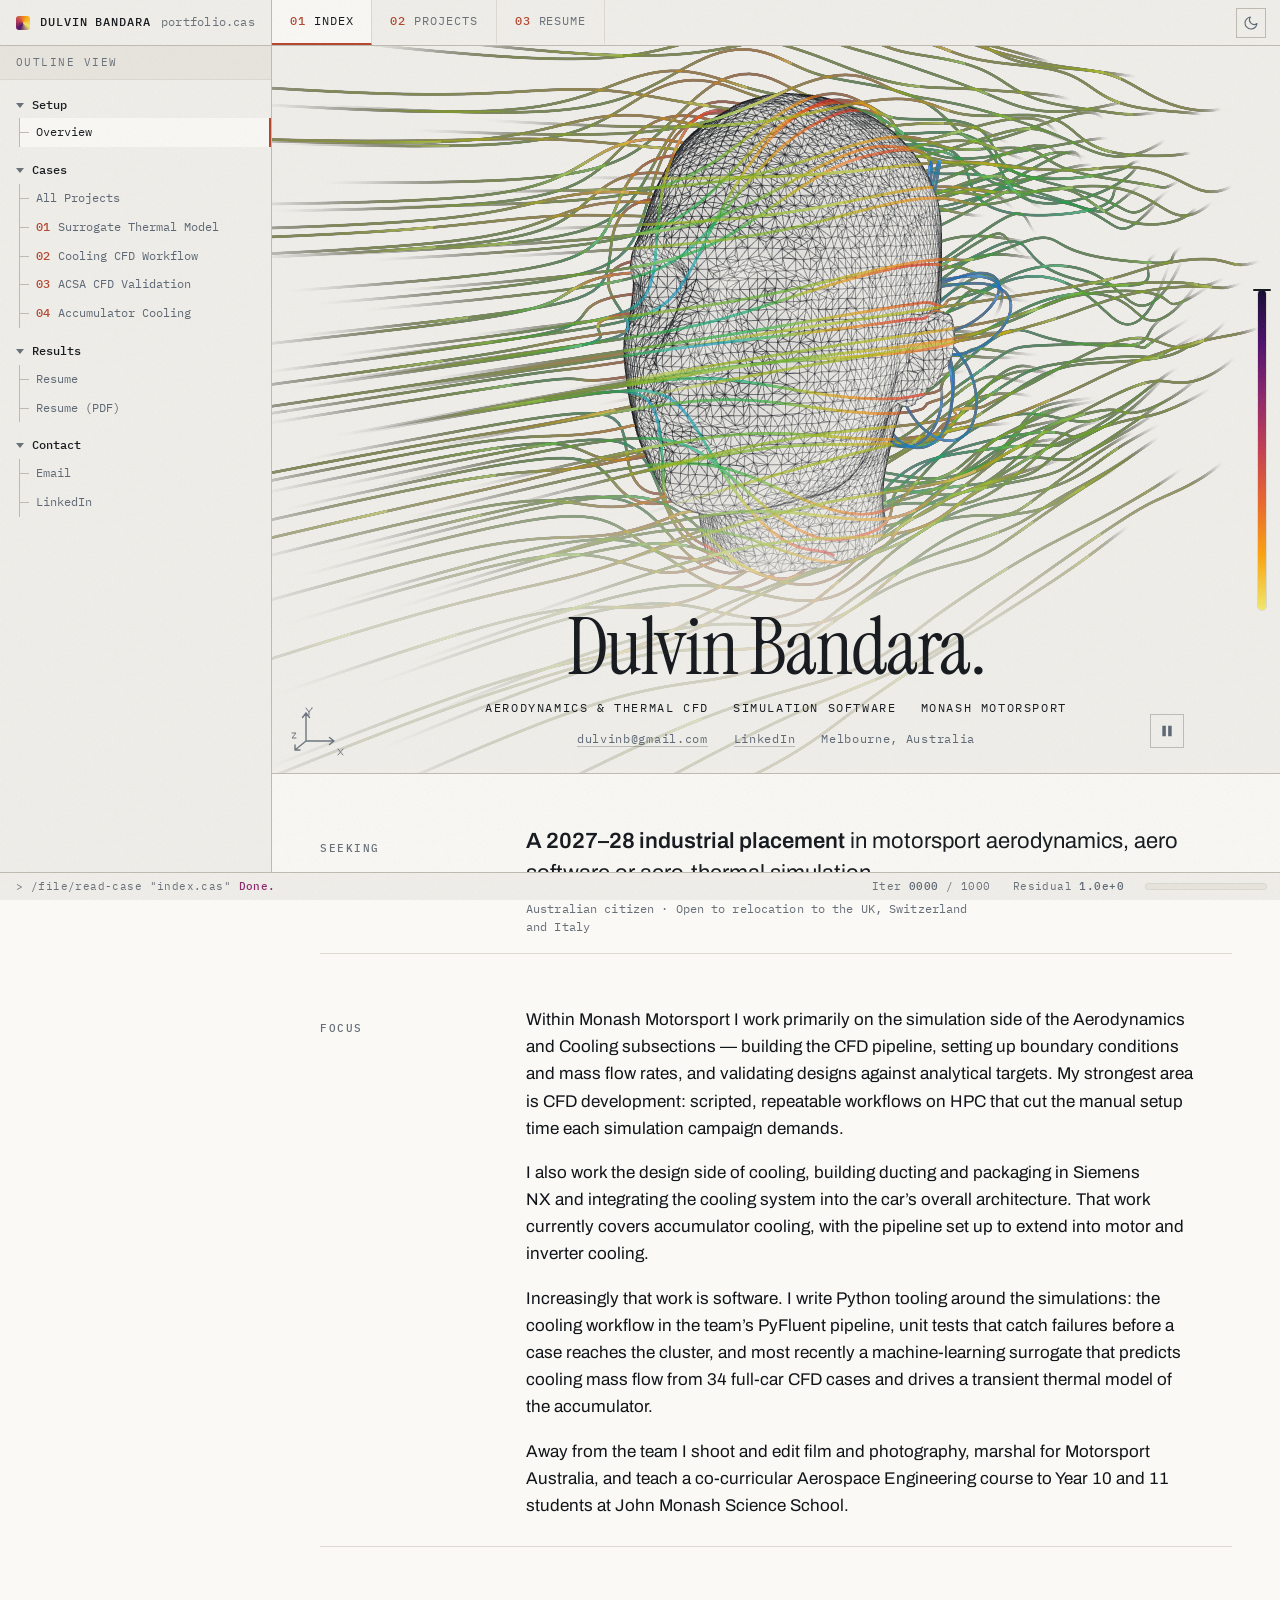
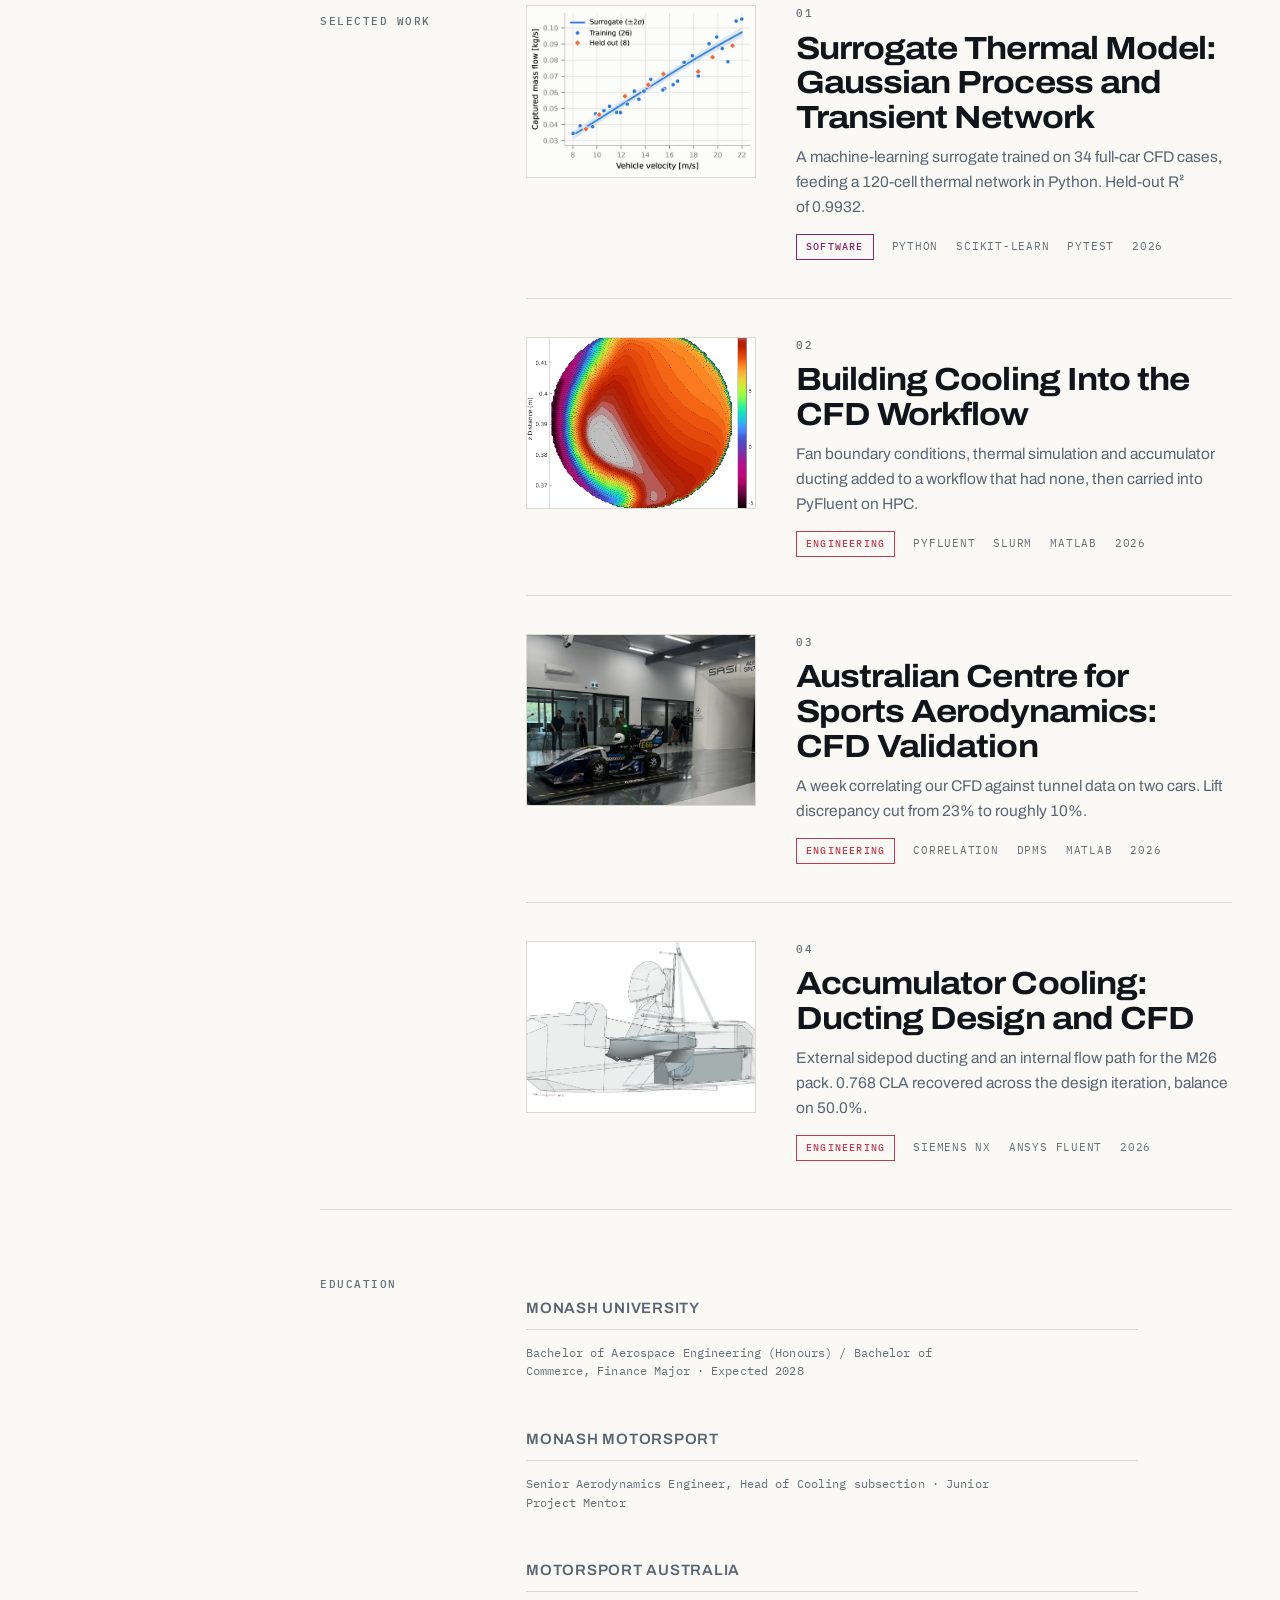
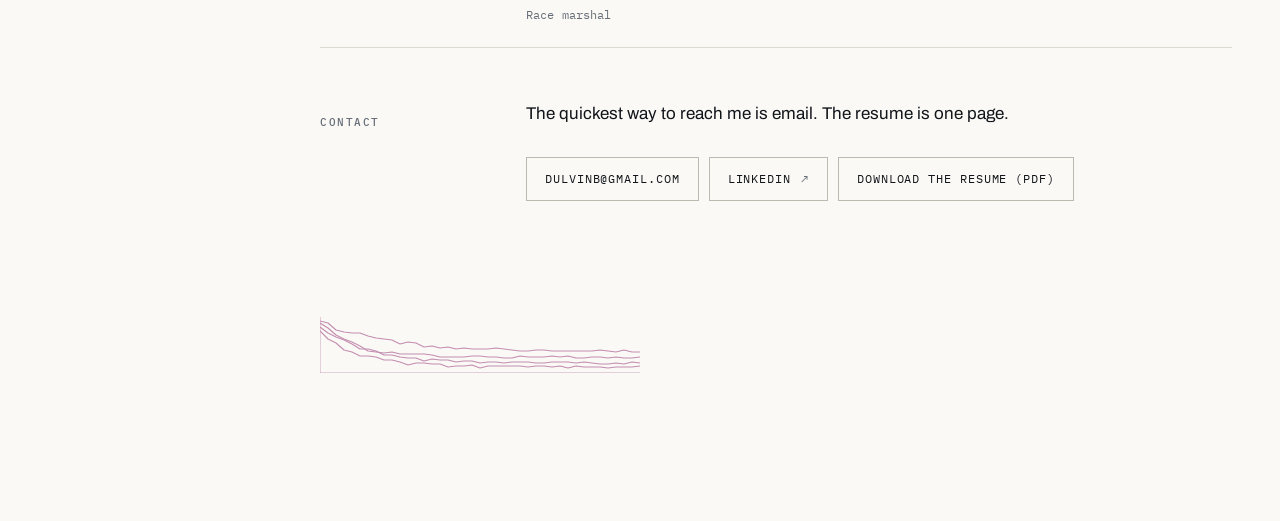
==== commit 560de738: "Give the hero streamlines a velocity colour map and a wake Speed now maps blue to red, the lines are" ====
--- a/index.html
+++ b/index.html
@@ -21,7 +21,7 @@
 <link rel="preconnect" href="https://fonts.googleapis.com">
 <link rel="preconnect" href="https://fonts.gstatic.com" crossorigin>
 <link href="https://fonts.googleapis.com/css2?family=Archivo:wdth,wght@62..125,100..900&family=IBM+Plex+Mono:wght@400;500&family=Instrument+Serif:ital@0;1&display=swap" rel="stylesheet">
-<link rel="stylesheet" href="style.css?v=20261115d">
+<link rel="stylesheet" href="style.css?v=20261115e">
 <link rel="canonical" href="https://dulvinbandara.com/">
 <meta name="author" content="Dulvin Bandara">
 
@@ -115,7 +115,7 @@
   </button>
 
   <div class="pw">
-    <canvas class="flowcanvas" data-src="models/head-flow.bin?v=20261115d" role="img"
+    <canvas class="flowcanvas" data-src="models/head-flow.bin?v=20261115e" role="img"
             aria-label="A head drawn as a surface mesh, with streamlines flowing around it"></canvas>
   </div>
 
@@ -295,10 +295,10 @@
   <span class="sb-bar"><i></i></span>
 </div>
 
-<script src="theme.js?v=20261115d" defer></script>
-<script src="reveal.js?v=20261115d" defer></script>
-<script src="cbar.js?v=20261115d" defer></script>
-<script src="flow.js?v=20261115d" defer></script>
-<script src="shell.js?v=20261115d" defer></script>
+<script src="theme.js?v=20261115e" defer></script>
+<script src="reveal.js?v=20261115e" defer></script>
+<script src="cbar.js?v=20261115e" defer></script>
+<script src="flow.js?v=20261115e" defer></script>
+<script src="shell.js?v=20261115e" defer></script>
 </body>
 </html>
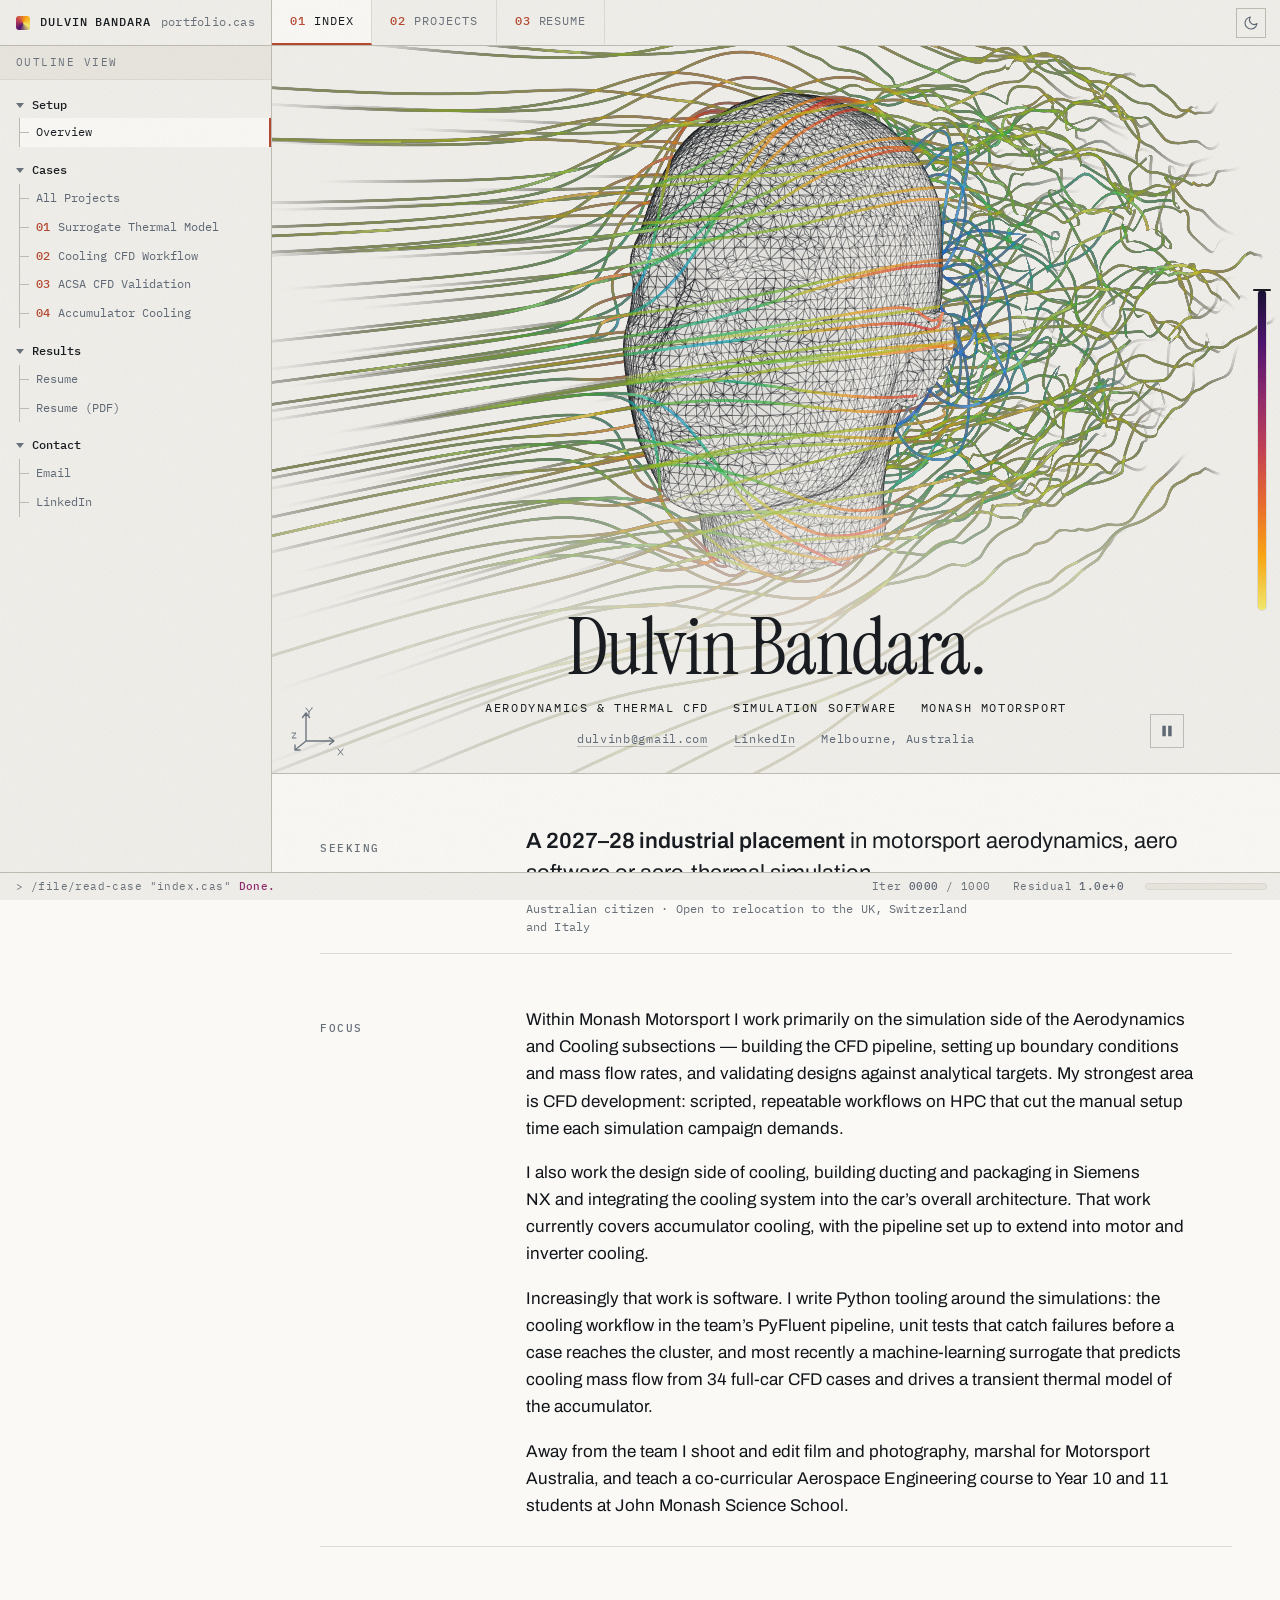
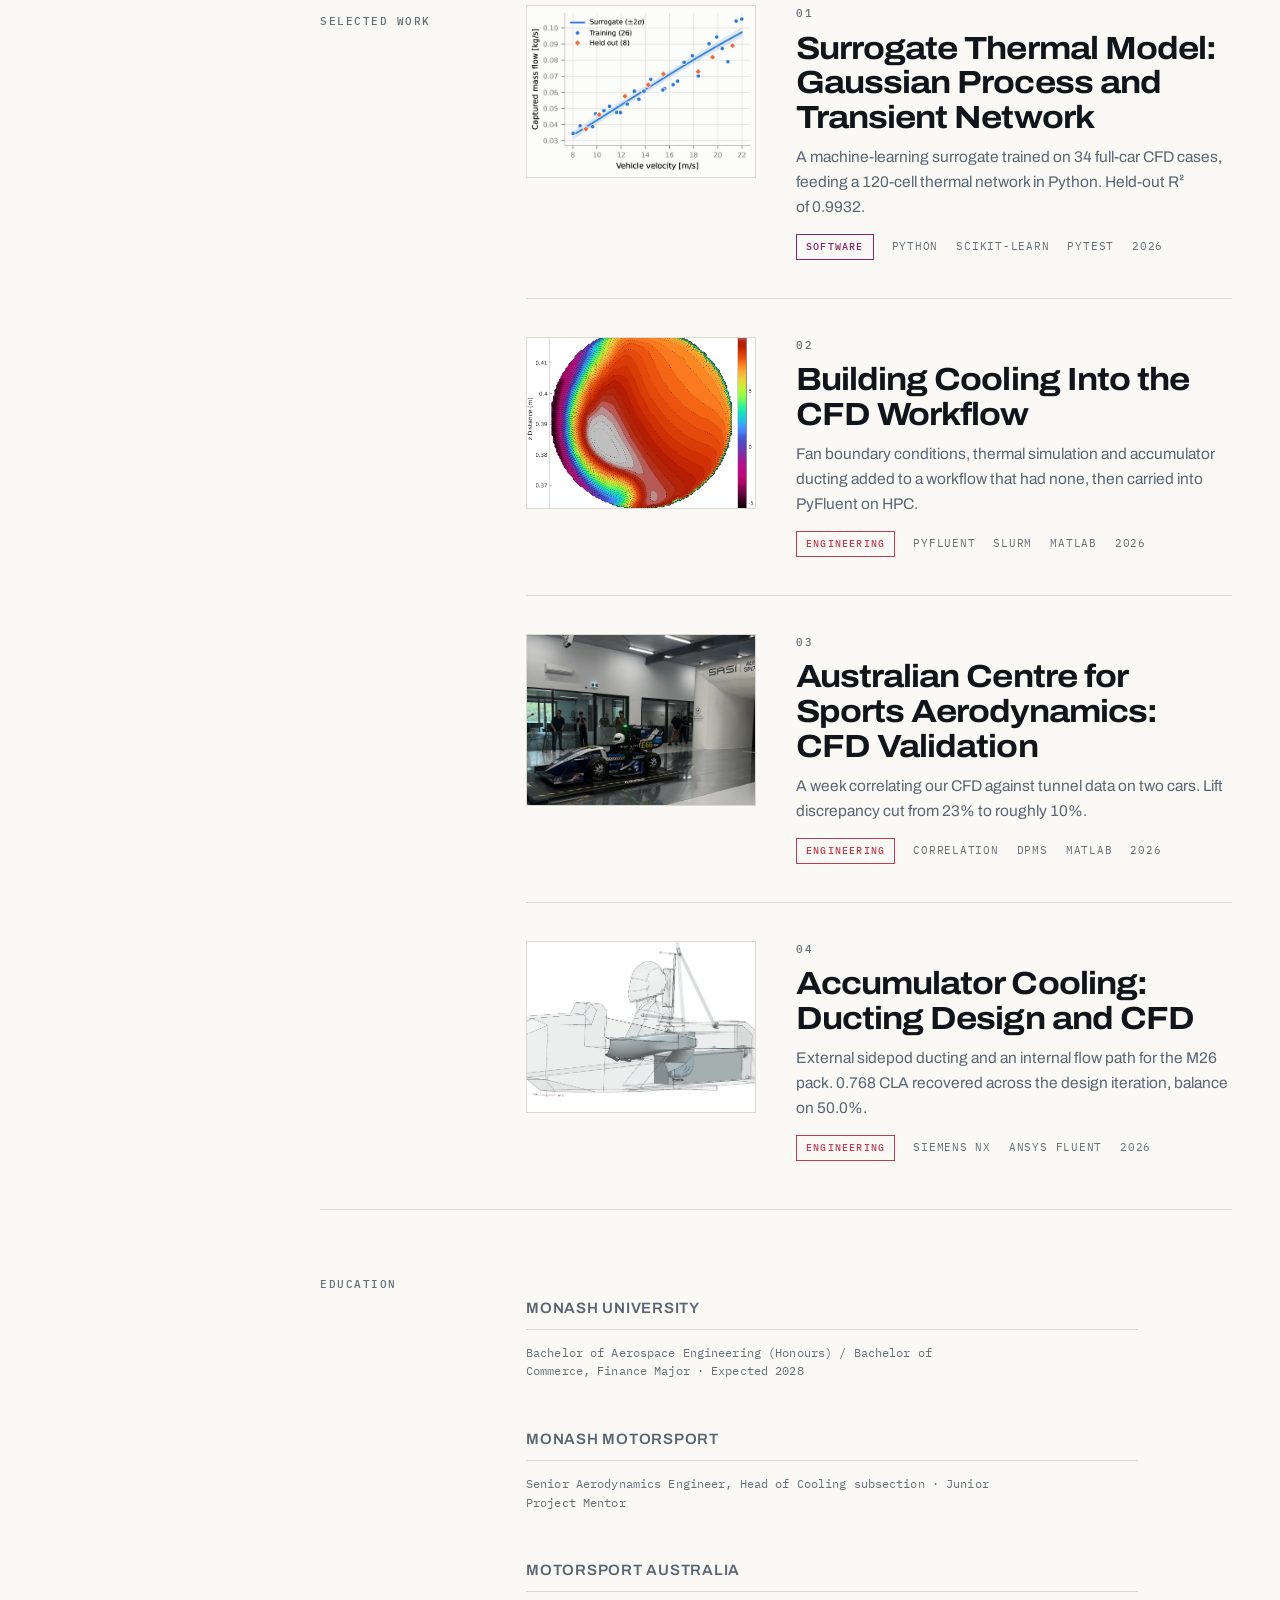
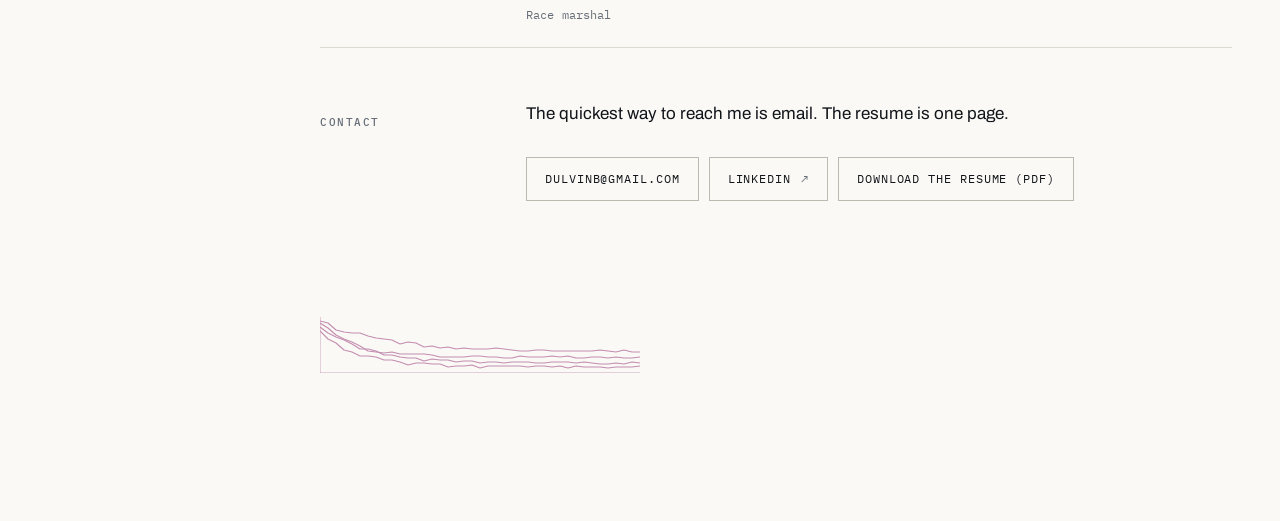
==== commit 6ad8a4d5: "Smooth the attached streamlines and make the wake turbulent Lines around the head are smoothed harde" ====
--- a/index.html
+++ b/index.html
@@ -21,7 +21,7 @@
 <link rel="preconnect" href="https://fonts.googleapis.com">
 <link rel="preconnect" href="https://fonts.gstatic.com" crossorigin>
 <link href="https://fonts.googleapis.com/css2?family=Archivo:wdth,wght@62..125,100..900&family=IBM+Plex+Mono:wght@400;500&family=Instrument+Serif:ital@0;1&display=swap" rel="stylesheet">
-<link rel="stylesheet" href="style.css?v=20261115e">
+<link rel="stylesheet" href="style.css?v=20261115f">
 <link rel="canonical" href="https://dulvinbandara.com/">
 <meta name="author" content="Dulvin Bandara">
 
@@ -115,7 +115,7 @@
   </button>
 
   <div class="pw">
-    <canvas class="flowcanvas" data-src="models/head-flow.bin?v=20261115e" role="img"
+    <canvas class="flowcanvas" data-src="models/head-flow.bin?v=20261115f" role="img"
             aria-label="A head drawn as a surface mesh, with streamlines flowing around it"></canvas>
   </div>
 
@@ -295,10 +295,10 @@
   <span class="sb-bar"><i></i></span>
 </div>
 
-<script src="theme.js?v=20261115e" defer></script>
-<script src="reveal.js?v=20261115e" defer></script>
-<script src="cbar.js?v=20261115e" defer></script>
-<script src="flow.js?v=20261115e" defer></script>
-<script src="shell.js?v=20261115e" defer></script>
+<script src="theme.js?v=20261115f" defer></script>
+<script src="reveal.js?v=20261115f" defer></script>
+<script src="cbar.js?v=20261115f" defer></script>
+<script src="flow.js?v=20261115f" defer></script>
+<script src="shell.js?v=20261115f" defer></script>
 </body>
 </html>
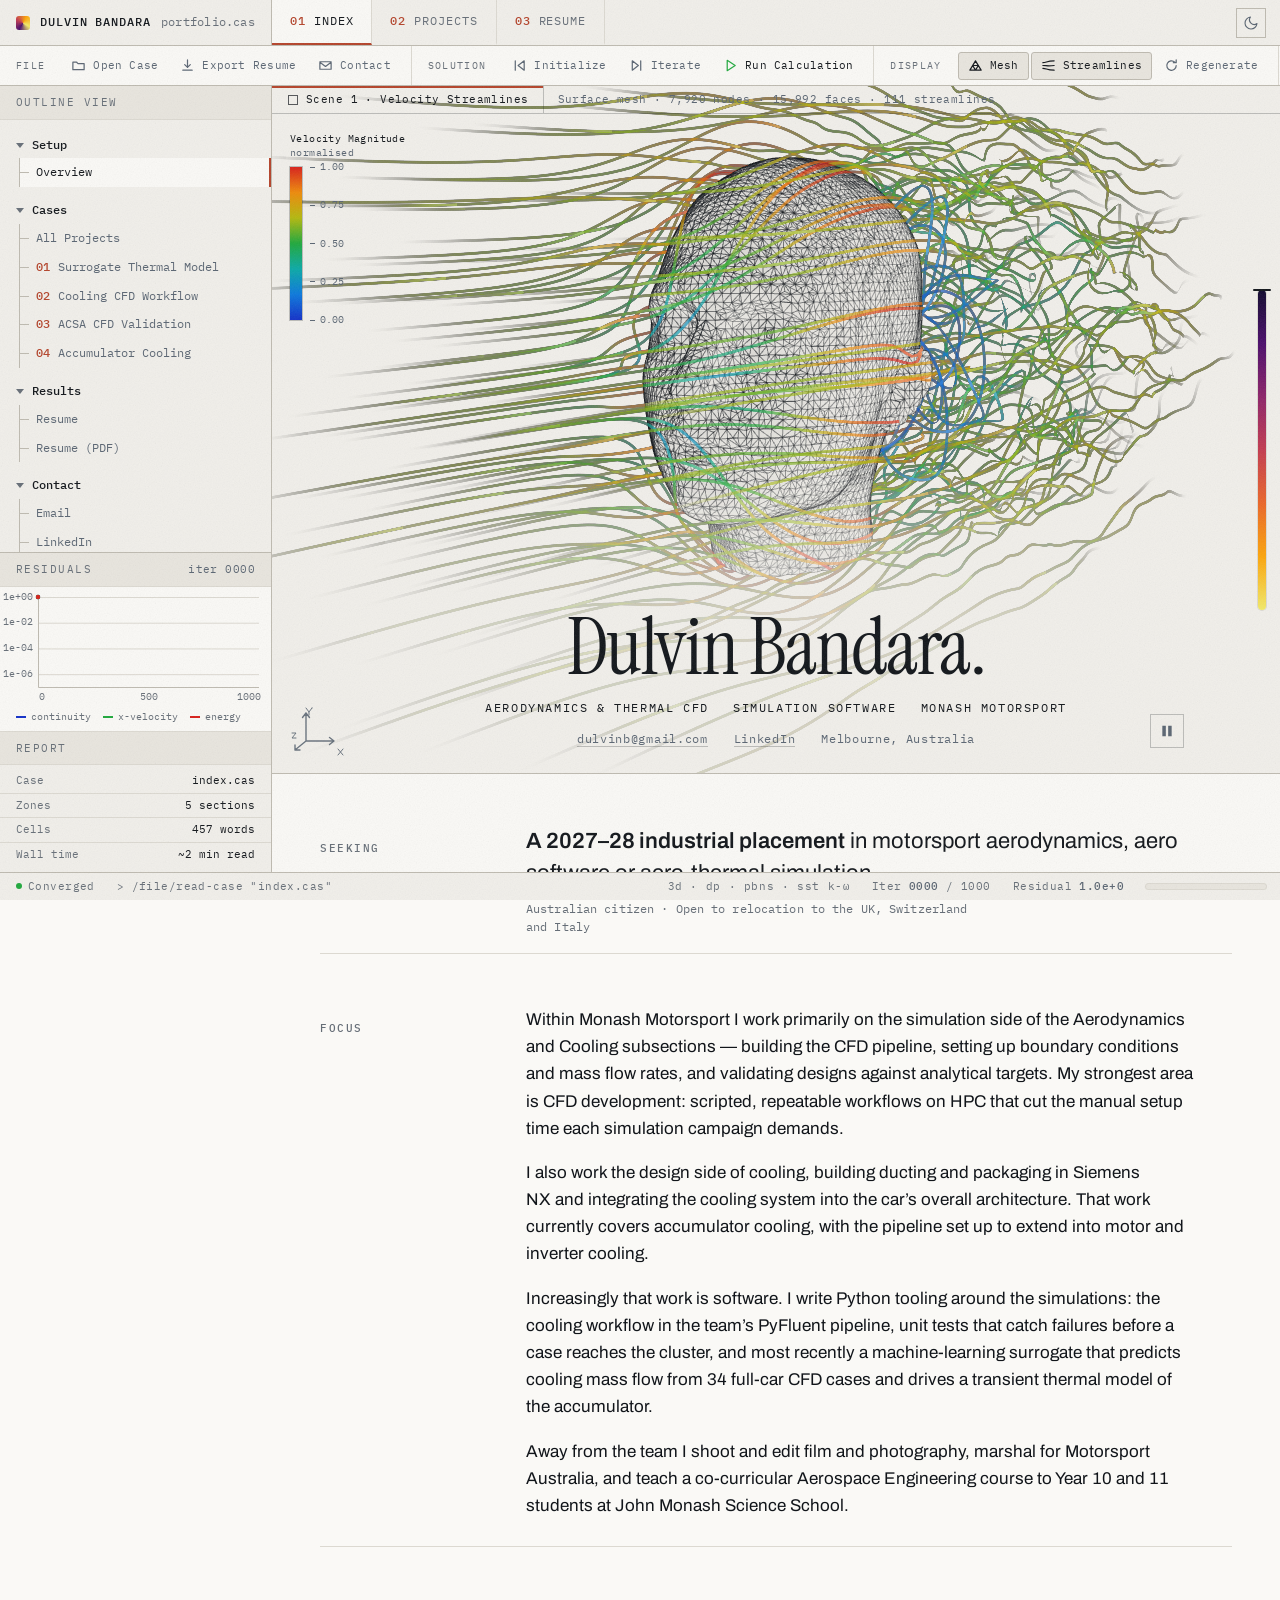
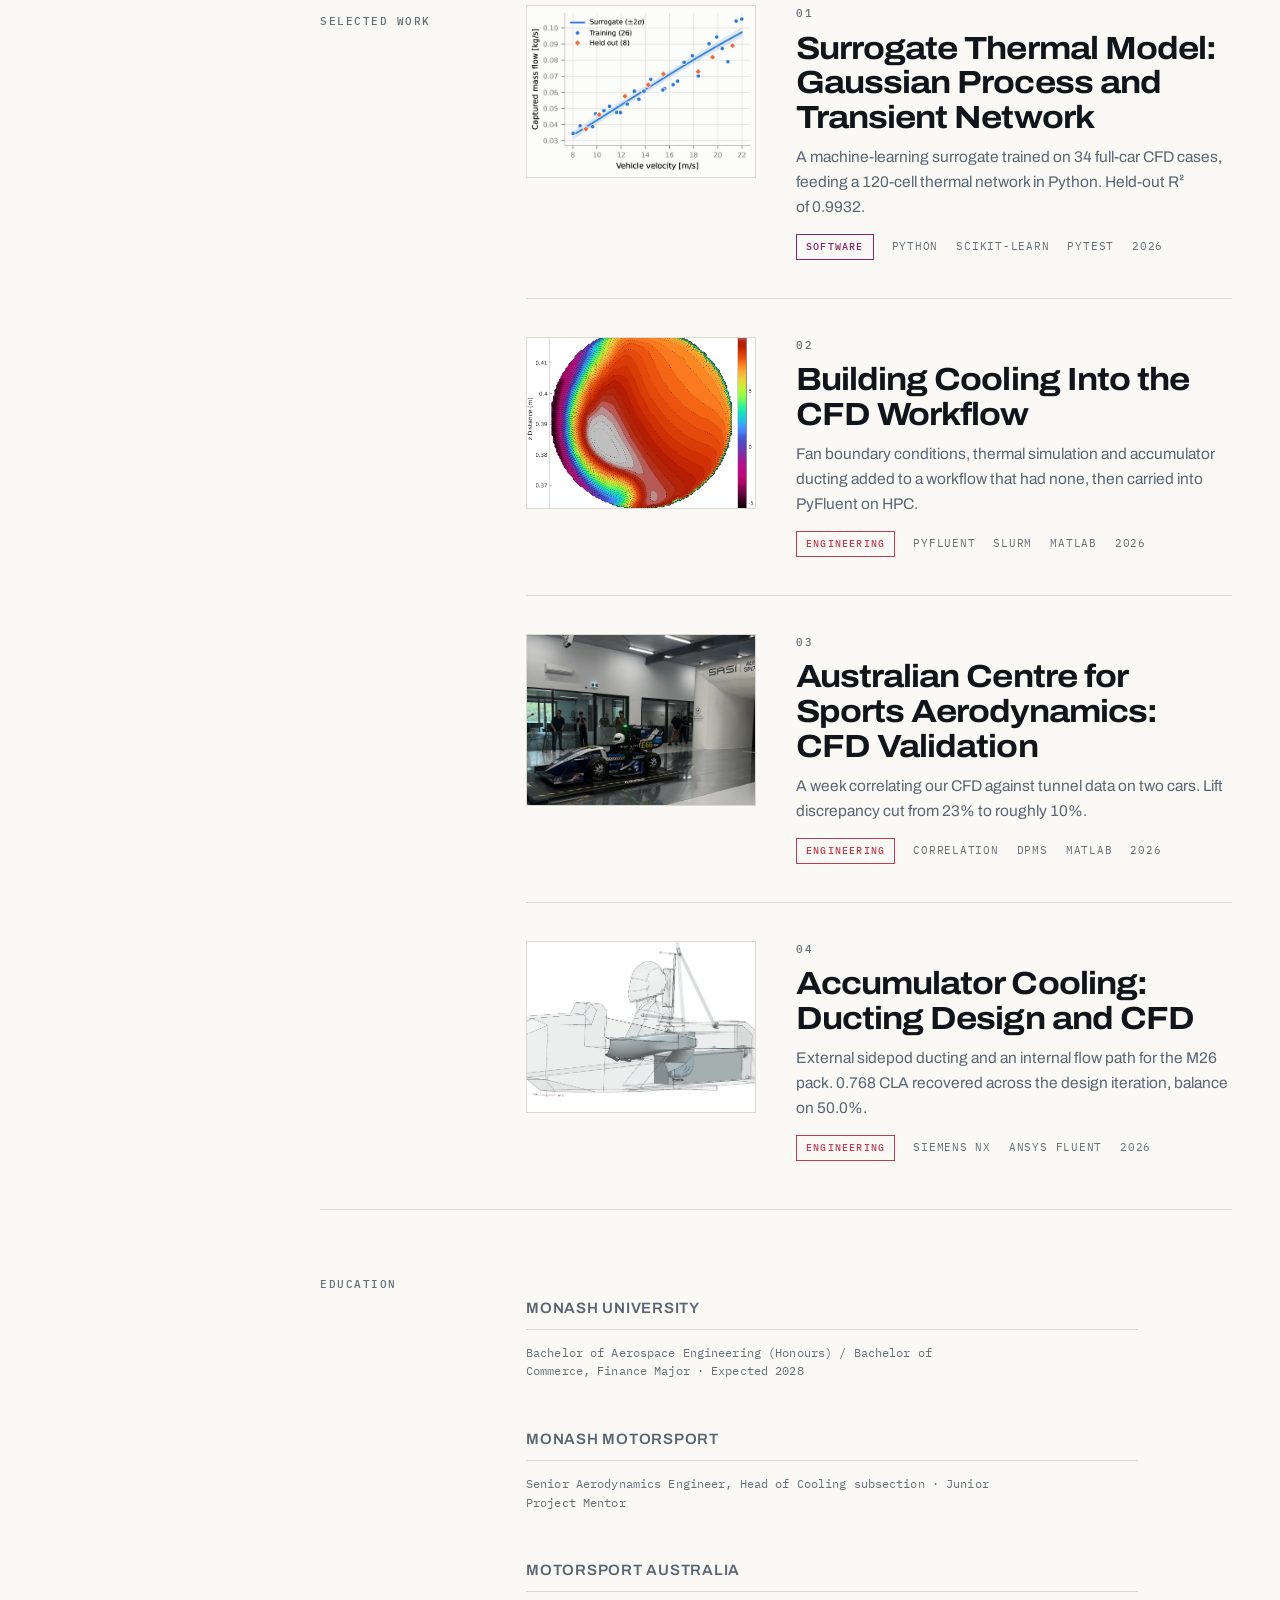
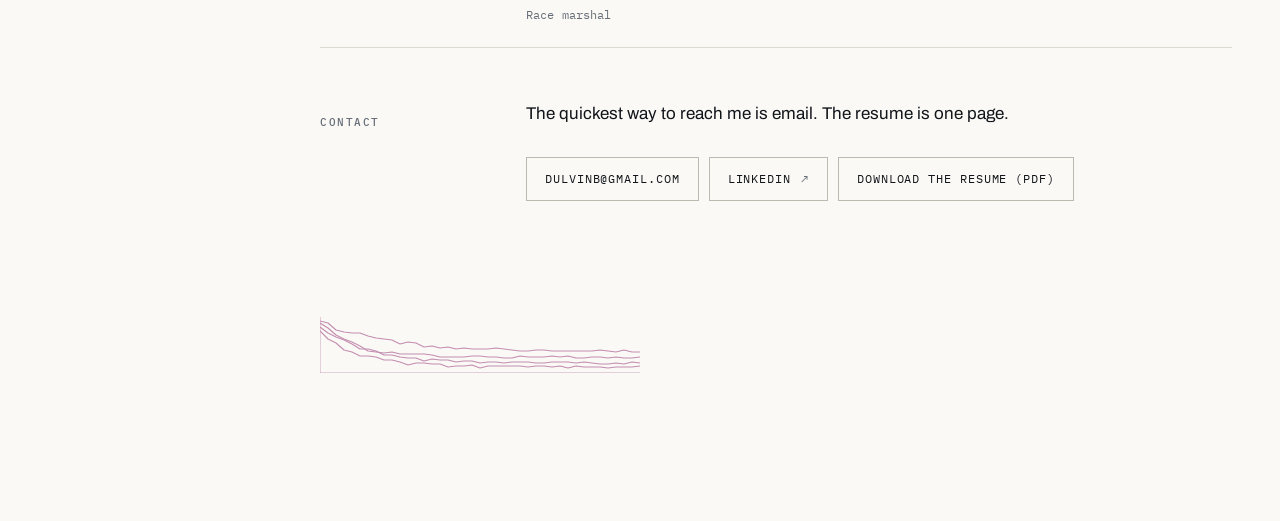
==== commit 3d265484: "Add solver chrome: tool row, residuals monitor, console and hero legend A tool row under the ribbon " ====
--- a/index.html
+++ b/index.html
@@ -21,7 +21,7 @@
 <link rel="preconnect" href="https://fonts.googleapis.com">
 <link rel="preconnect" href="https://fonts.gstatic.com" crossorigin>
 <link href="https://fonts.googleapis.com/css2?family=Archivo:wdth,wght@62..125,100..900&family=IBM+Plex+Mono:wght@400;500&family=Instrument+Serif:ital@0;1&display=swap" rel="stylesheet">
-<link rel="stylesheet" href="style.css?v=20261115f">
+<link rel="stylesheet" href="style.css?v=20261115g">
 <link rel="canonical" href="https://dulvinbandara.com/">
 <meta name="author" content="Dulvin Bandara">
 
@@ -56,6 +56,27 @@
     <svg class="i-sun" viewBox="0 0 24 24" fill="none" stroke="currentColor" stroke-width="1.7" stroke-linecap="round" stroke-linejoin="round" aria-hidden="true"><circle cx="12" cy="12" r="4.2"/><path d="M12 2v2M12 20v2M4.9 4.9l1.4 1.4M17.7 17.7l1.4 1.4M2 12h2M20 12h2M4.9 19.1l1.4-1.4M17.7 6.3l1.4-1.4"/></svg>
   </button>
 </nav>
+
+<div class="toolbar" role="toolbar" aria-label="Tools">
+  <div class="tb-group"><span class="tb-label">File</span>
+    <a class="tb" data-i="open" href="projects.html" title="All projects">Open Case</a>
+    <a class="tb" data-i="export" href="DulvinBandaraCV.pdf" target="_blank" rel="noopener" title="Resume as a PDF">Export Resume</a>
+    <a class="tb" data-i="mail" href="mailto:dulvinb@gmail.com" title="Email me">Contact</a>
+  </div>
+  <div class="tb-group" data-group="solution" hidden><span class="tb-label">Solution</span>
+    <button class="tb" type="button" data-i="init" data-act="init" title="Back to the top of the page">Initialize</button>
+    <button class="tb" type="button" data-i="step" data-act="step" title="Jump to the next section">Iterate</button>
+    <button class="tb" type="button" data-i="run" data-act="run" aria-pressed="false" title="Scroll through the page automatically">Run Calculation</button>
+  </div>
+  <div class="tb-group" data-group="display" hidden><span class="tb-label">Display</span>
+    <button class="tb" type="button" data-i="mesh" data-act="mesh" aria-pressed="true" title="Show or hide the surface mesh">Mesh</button>
+    <button class="tb" type="button" data-i="lines" data-act="lines" aria-pressed="true" title="Show or hide the streamlines">Streamlines</button>
+    <button class="tb" type="button" data-i="remesh" data-act="remesh" title="Replay the mesh and streamline build">Regenerate</button>
+  </div>
+  <div class="tb-group" data-group="view" hidden><span class="tb-label">View</span>
+    <button class="tb" type="button" data-i="console" data-act="console" aria-pressed="false" aria-controls="console" title="Show or hide the console">Console</button>
+  </div>
+</div>
 
 <aside class="outline" id="outline">
   <p class="outline-head">Outline View</p>
@@ -114,8 +135,18 @@
     <svg class="i-play" viewBox="0 0 12 12" fill="currentColor" aria-hidden="true"><path d="M2.5 1.5v9l8-4.5z"/></svg>
   </button>
 
+  <div class="vp-head" aria-hidden="true">
+    <span class="vp-tab">Scene 1 · Velocity Streamlines</span>
+    <span class="vp-stats">Surface mesh · 7,920 nodes · 15,992 faces · 111 streamlines</span>
+  </div>
+  <div class="vp-legend" aria-hidden="true">
+    <span class="vl-title">Velocity Magnitude<small>normalised</small></span>
+    <span class="vl-bar"></span>
+    <ol class="vl-ticks"><li>1.00</li><li>0.75</li><li>0.50</li><li>0.25</li><li>0.00</li></ol>
+  </div>
+
   <div class="pw">
-    <canvas class="flowcanvas" data-src="models/head-flow.bin?v=20261115f" role="img"
+    <canvas class="flowcanvas" data-src="models/head-flow.bin?v=20261115g" role="img"
             aria-label="A head drawn as a surface mesh, with streamlines flowing around it"></canvas>
   </div>
 
@@ -295,10 +326,10 @@
   <span class="sb-bar"><i></i></span>
 </div>
 
-<script src="theme.js?v=20261115f" defer></script>
-<script src="reveal.js?v=20261115f" defer></script>
-<script src="cbar.js?v=20261115f" defer></script>
-<script src="flow.js?v=20261115f" defer></script>
-<script src="shell.js?v=20261115f" defer></script>
+<script src="theme.js?v=20261115g" defer></script>
+<script src="reveal.js?v=20261115g" defer></script>
+<script src="cbar.js?v=20261115g" defer></script>
+<script src="flow.js?v=20261115g" defer></script>
+<script src="shell.js?v=20261115g" defer></script>
 </body>
 </html>
--- a/style.css
+++ b/style.css
@@ -1545,8 +1545,11 @@
    ============================================================ */
 
 :root{
-  --bar-h:46px;
+  --tab-h:46px;                              /* ribbon tabs */
+  --tool-h:40px;                             /* tool row under them */
+  --bar-h:calc(var(--tab-h) + var(--tool-h)); /* everything fixed to the top */
   --status-h:28px;
+  --console-h:212px;
   --side:272px;
   --chrome:var(--paper-2);
   --chrome-2:var(--paper-3);
@@ -1561,7 +1564,7 @@
   top:0;left:0;right:0;
   z-index:60;
   max-width:none;
-  height:var(--bar-h);
+  height:var(--tab-h);
   margin:0;
   padding:0 14px 0 0;
   gap:0;
@@ -1877,3 +1880,307 @@
 }
 /* the still-frame fallback has nothing to pause */
 .flow-still .heropause{display:none;}
+
+
+/* ============================================================
+   SOLVER CHROME
+   The rest of the CFD-package look: a tool row under the ribbon
+   tabs, a residual monitor and report under the outline tree, a
+   console dock above the status bar, and a window title and
+   colour legend on the index graphics window. The links in the
+   tool row work on their own; the buttons, monitor and console
+   are built or enabled by shell.js.
+   ============================================================ */
+
+:root{
+  /* the streamline colour map, low to high (matches RAMP in flow.js) */
+  --vel-stops:#1230c8,#0b78dc,#0aa9a6,#1fa83c,#b3b80e,#ee8a0a,#d8201a;
+  --res-a:#1230c8; --res-b:#1fa83c; --res-c:#d8201a;
+}
+:root[data-theme="dark"]{
+  --vel-stops:#2748ff,#1f9bff,#17dcd4,#3fe05a,#d9ea2a,#ffad1a,#ff3a26;
+  --res-a:#5f7bff; --res-b:#3fe05a; --res-c:#ff5a47;
+}
+
+/* ---------- tool row ---------- */
+
+.toolbar{
+  position:fixed;
+  top:var(--tab-h);left:0;right:0;
+  z-index:59;
+  height:var(--tool-h);
+  display:flex;
+  align-items:stretch;
+  background:var(--paper);
+  border-bottom:1px solid var(--rule-strong);
+  font-family:var(--mono);
+  font-size:11px;
+  letter-spacing:0.02em;
+  white-space:nowrap;
+  overflow-x:auto;
+  overflow-y:hidden;
+  scrollbar-width:none;
+}
+.toolbar::-webkit-scrollbar{display:none;}
+.tb-group{
+  display:flex;
+  align-items:center;
+  gap:2px;
+  padding:0 10px 0 0;
+  border-right:1px solid var(--rule);
+}
+.tb-group[hidden]{display:none;}
+.tb-label{
+  align-self:stretch;
+  display:flex;
+  align-items:center;
+  padding:0 10px 0 16px;
+  margin-right:4px;
+  font-size:9.5px;
+  letter-spacing:0.14em;
+  text-transform:uppercase;
+  color:var(--ink-faint);
+}
+.tb{
+  display:inline-flex;
+  align-items:center;
+  gap:7px;
+  height:28px;
+  padding:0 9px;
+  background:transparent;
+  border:1px solid transparent;
+  border-radius:3px;
+  color:var(--ink-soft);
+  font:inherit;
+  letter-spacing:inherit;
+  text-decoration:none;
+  cursor:pointer;
+  transition:color .15s var(--ease),background-color .15s var(--ease),border-color .15s var(--ease);
+}
+.tb[hidden]{display:none;}
+.tb::before{
+  content:"";
+  flex:0 0 auto;
+  width:15px;height:15px;
+  background:currentColor;
+  -webkit-mask:var(--i) center/contain no-repeat;
+  mask:var(--i) center/contain no-repeat;
+}
+.tb:hover{color:var(--ink);background:var(--chrome);border-color:var(--rule);}
+.tb:active{transform:translateY(1px);}
+.tb:focus-visible{outline-offset:-2px;}
+.tb[aria-pressed="true"]{color:var(--ink);background:var(--chrome-2);border-color:var(--rule-strong);}
+.tb[data-act="run"]{color:var(--ink);}
+.tb[data-act="run"]::before{color:var(--res-b);}
+.tb[data-act="run"][aria-pressed="true"]::before{color:var(--res-c);}
+.tb[data-i="open"]{--i:url("data:image/svg+xml,%3Csvg xmlns='http://www.w3.org/2000/svg' viewBox='0 0 16 16' fill='none' stroke='%23000' stroke-width='1.3' stroke-linecap='round' stroke-linejoin='round'%3E%3Cpath d='M2 4.5h4l1.5 1.5H14v6.5H2z'/%3E%3C/svg%3E");}
+.tb[data-i="export"]{--i:url("data:image/svg+xml,%3Csvg xmlns='http://www.w3.org/2000/svg' viewBox='0 0 16 16' fill='none' stroke='%23000' stroke-width='1.3' stroke-linecap='round' stroke-linejoin='round'%3E%3Cpath d='M8 2v8M5 7l3 3 3-3M3 13h10'/%3E%3C/svg%3E");}
+.tb[data-i="mail"]{--i:url("data:image/svg+xml,%3Csvg xmlns='http://www.w3.org/2000/svg' viewBox='0 0 16 16' fill='none' stroke='%23000' stroke-width='1.3' stroke-linecap='round' stroke-linejoin='round'%3E%3Cpath d='M2 4h12v8H2zM2 4.5l6 4.5 6-4.5'/%3E%3C/svg%3E");}
+.tb[data-i="init"]{--i:url("data:image/svg+xml,%3Csvg xmlns='http://www.w3.org/2000/svg' viewBox='0 0 16 16' fill='none' stroke='%23000' stroke-width='1.3' stroke-linecap='round' stroke-linejoin='round'%3E%3Cpath d='M3.5 3v10M13 3 6.5 8l6.5 5z'/%3E%3C/svg%3E");}
+.tb[data-i="step"]{--i:url("data:image/svg+xml,%3Csvg xmlns='http://www.w3.org/2000/svg' viewBox='0 0 16 16' fill='none' stroke='%23000' stroke-width='1.3' stroke-linecap='round' stroke-linejoin='round'%3E%3Cpath d='M3.5 3l6.5 5-6.5 5zM12.5 3v10'/%3E%3C/svg%3E");}
+.tb[data-i="run"]{--i:url("data:image/svg+xml,%3Csvg xmlns='http://www.w3.org/2000/svg' viewBox='0 0 16 16' fill='none' stroke='%23000' stroke-width='1.3' stroke-linecap='round' stroke-linejoin='round'%3E%3Cpath d='M4.5 2.5l8.5 5.5-8.5 5.5z'/%3E%3C/svg%3E");}
+.tb[data-i="mesh"]{--i:url("data:image/svg+xml,%3Csvg xmlns='http://www.w3.org/2000/svg' viewBox='0 0 16 16' fill='none' stroke='%23000' stroke-width='1.3' stroke-linecap='round' stroke-linejoin='round'%3E%3Cpath d='M2 13h12L8 3zM5 8h6l-3 5z'/%3E%3C/svg%3E");}
+.tb[data-i="lines"]{--i:url("data:image/svg+xml,%3Csvg xmlns='http://www.w3.org/2000/svg' viewBox='0 0 16 16' fill='none' stroke='%23000' stroke-width='1.3' stroke-linecap='round' stroke-linejoin='round'%3E%3Cpath d='M2 5c4 0 4-2 12-2M2 8c4 0 5 1 12 0M2 11c4 0 4 2 12 2'/%3E%3C/svg%3E");}
+.tb[data-i="remesh"]{--i:url("data:image/svg+xml,%3Csvg xmlns='http://www.w3.org/2000/svg' viewBox='0 0 16 16' fill='none' stroke='%23000' stroke-width='1.3' stroke-linecap='round' stroke-linejoin='round'%3E%3Cpath d='M13 8a5 5 0 1 1-1.5-3.5M13 2v3h-3'/%3E%3C/svg%3E");}
+.tb[data-i="console"]{--i:url("data:image/svg+xml,%3Csvg xmlns='http://www.w3.org/2000/svg' viewBox='0 0 16 16' fill='none' stroke='%23000' stroke-width='1.3' stroke-linecap='round' stroke-linejoin='round'%3E%3Cpath d='M2 3h12v10H2zM4.5 6.5l2 1.5-2 1.5M8 10h3'/%3E%3C/svg%3E");}
+.tb[data-act="run"][aria-pressed="true"]{--i:url("data:image/svg+xml,%3Csvg xmlns='http://www.w3.org/2000/svg' viewBox='0 0 16 16' fill='none' stroke='%23000' stroke-width='1.3' stroke-linecap='round' stroke-linejoin='round'%3E%3Cpath d='M4 4h8v8H4z'/%3E%3C/svg%3E");}
+
+/* ---------- outline: tree above, monitor below ---------- */
+
+.outline{display:flex;flex-direction:column;overflow:hidden;}
+.outline > .outline-head{flex:0 0 auto;}
+.outline > nav{flex:1 1 auto;min-height:0;overflow-y:auto;overscroll-behavior:contain;}
+.monitor{flex:0 0 auto;border-top:1px solid var(--rule-strong);}
+.monitor .outline-head{display:flex;justify-content:space-between;gap:10px;border-top:1px solid var(--rule);}
+.monitor .outline-head:first-child{border-top:none;}
+.monitor .outline-head b{font-weight:400;letter-spacing:0.04em;text-transform:none;color:var(--ink-soft);font-variant-numeric:tabular-nums;}
+.resplot{display:block;width:100%;height:118px;background:var(--paper);}
+.reskey{
+  display:flex;gap:12px;margin:0;padding:5px 16px 7px;max-width:none;
+  background:var(--paper);
+  font-size:10px;color:var(--ink-faint);
+}
+.reskey span{display:inline-flex;align-items:center;gap:5px;}
+.reskey span::before{content:"";width:10px;height:2px;background:var(--k);}
+.props{
+  display:grid;grid-template-columns:auto 1fr;gap:0;margin:0;padding:4px 0 6px;
+  font-size:11px;
+}
+.props dt,.props dd{margin:0;padding:4px 16px;border-bottom:1px solid var(--rule);}
+.props dt{color:var(--ink-faint);padding-right:6px;}
+.props dd{color:var(--ink);text-align:right;font-variant-numeric:tabular-nums;overflow:hidden;text-overflow:ellipsis;white-space:nowrap;}
+.props dt:nth-last-child(2),.props dd:last-child{border-bottom:none;}
+/* short windows and the drawer keep the plot and drop the report, so the tree has room */
+@media (max-height:760px),(max-width:1100px){ .monitor .props,.monitor .mon-report{display:none;} }
+@media (max-height:600px){ .monitor{display:none;} }
+
+/* ---------- console dock ---------- */
+
+.console{
+  position:fixed;
+  left:var(--side);right:0;
+  bottom:var(--status-h);
+  z-index:58;
+  height:var(--console-h);
+  display:flex;
+  flex-direction:column;
+  background:var(--paper);
+  border-top:1px solid var(--rule-strong);
+  box-shadow:0 -10px 30px -18px rgba(0,0,0,.45);
+  font-family:var(--mono);
+  font-size:11.5px;
+  line-height:1.55;
+}
+.console[hidden]{display:none;}
+.con-head{
+  flex:0 0 auto;
+  display:flex;align-items:center;justify-content:space-between;
+  padding:0 6px 0 16px;
+  height:28px;
+  background:var(--chrome-2);
+  border-bottom:1px solid var(--rule);
+  font-size:10.5px;letter-spacing:0.14em;text-transform:uppercase;color:var(--ink-faint);
+}
+.con-close{
+  width:26px;height:22px;padding:0;
+  background:transparent;border:none;color:var(--ink-soft);
+  font:inherit;font-size:15px;line-height:1;cursor:pointer;
+}
+.con-close:hover{color:var(--ink);}
+.con-log{
+  flex:1 1 auto;min-height:0;
+  overflow-y:auto;overscroll-behavior:contain;
+  padding:8px 16px 4px;
+  color:var(--ink-soft);
+  white-space:pre-wrap;
+  overflow-wrap:anywhere;
+  font-variant-numeric:tabular-nums;
+}
+.con-log div{min-height:1.55em;}
+.con-log .c-cmd{color:var(--ink);}
+.con-log .c-ok{color:var(--res-b);}
+.con-log .c-err{color:var(--accent);}
+.con-log .c-dim{color:var(--ink-faint);}
+.con-in{
+  flex:0 0 auto;
+  display:flex;align-items:center;gap:8px;
+  margin:0;padding:0 16px;
+  height:32px;
+  border-top:1px solid var(--rule);
+}
+.con-in label{color:var(--field-mid);font-weight:500;}
+.con-in input{
+  flex:1 1 auto;min-width:0;
+  height:100%;
+  padding:0;
+  background:transparent;border:none;outline:none;
+  color:var(--ink);
+  font:inherit;
+  font-size:max(11.5px,1em);
+}
+.con-in input::placeholder{color:var(--ink-faint);opacity:.8;}
+.con-in:focus-within{box-shadow:inset 0 2px 0 -1px var(--accent);}
+.console-open .sheet{padding-bottom:calc(120px + var(--status-h) + var(--console-h));}
+
+.sb-console{cursor:default;}
+.sb-solver{letter-spacing:0.06em;}
+.sb-state{display:inline-flex;align-items:center;gap:6px;}
+.sb-state::before{content:"";width:6px;height:6px;border-radius:50%;background:var(--ink-faint);}
+.is-solving .sb-state::before{background:var(--res-b);animation:sb-blink 1s steps(2) infinite;}
+.is-converged .sb-state::before{background:var(--res-b);}
+@keyframes sb-blink{50%{opacity:.25;}}
+
+/* ---------- graphics window: title strip, legend ---------- */
+
+.vp-head{
+  position:absolute;
+  /* the hero starts a little below the tool row; the strip sits flush under it */
+  top:calc(var(--bar-h) - var(--hero-offset, var(--bar-h)));
+  left:calc(var(--gutter) * -1);
+  width:calc(100vw - var(--side));
+  z-index:2;
+  display:flex;
+  align-items:stretch;
+  height:28px;
+  border-bottom:1px solid var(--field-rule);
+  font-family:var(--mono);
+  font-size:10.5px;
+  letter-spacing:0.04em;
+  color:var(--field-soft);
+  white-space:nowrap;
+  pointer-events:none;
+}
+.vp-tab{
+  display:flex;align-items:center;gap:8px;
+  padding:0 14px 0 16px;
+  color:var(--field-ink);
+  border-right:1px solid var(--field-rule);
+  box-shadow:inset 0 2px 0 var(--accent);
+}
+.vp-tab::before{content:"";width:8px;height:8px;border:1px solid currentColor;opacity:.7;}
+.vp-stats{display:flex;align-items:center;padding:0 14px;min-width:0;overflow:hidden;text-overflow:ellipsis;font-variant-numeric:tabular-nums;}
+
+.vp-legend{
+  position:absolute;
+  left:calc(18px - var(--gutter));
+  top:calc(var(--bar-h) - var(--hero-offset, var(--bar-h)) + 46px);
+  z-index:2;
+  display:grid;
+  grid-template-columns:12px auto;
+  gap:8px 8px;
+  font-family:var(--mono);
+  font-size:10px;
+  line-height:1;
+  color:var(--field-soft);
+  pointer-events:none;
+  font-variant-numeric:tabular-nums;
+}
+.vl-title{grid-column:1 / -1;line-height:1.35;letter-spacing:0.04em;color:var(--field-ink);}
+.vl-title small{display:block;font-size:inherit;color:var(--field-soft);}
+.vl-bar{
+  height:clamp(96px,17vh,168px);
+  background:linear-gradient(0deg,var(--vel-stops));
+  box-shadow:0 0 0 1px var(--field-rule);
+}
+.vl-ticks{
+  list-style:none;margin:0;padding:0;max-width:none;
+  display:flex;flex-direction:column;justify-content:space-between;
+}
+.vl-ticks li{margin:0;display:flex;align-items:center;gap:5px;height:0;}
+.vl-ticks li::before{content:"";width:5px;border-top:1px solid var(--field-soft);}
+.hero.no-lines .vp-legend{opacity:.35;}
+
+@media (max-width:1100px){
+  .tb-label{display:none;}
+  .tb-group{padding-left:8px;}
+  .console{left:0;}
+  .vp-head{width:100vw;}
+}
+@media (max-width:620px){
+  :root{--tool-h:38px;--console-h:46vh;}
+  .tb{padding:0 7px;gap:6px;}
+  .sb-solver{display:none;}
+  .vp-stats{font-size:9.5px;padding:0 10px;}
+  .vp-tab{padding:0 10px 0 12px;}
+  /* the legend lies down under the title strip: title, 0.00, bar, 1.00 */
+  .vp-legend{
+    top:calc(var(--bar-h) - var(--hero-offset, var(--bar-h)) + 38px);left:calc(12px - var(--gutter));
+    display:flex;align-items:center;gap:7px;
+  }
+  .vl-title small{display:none;}
+  .vl-bar{order:2;width:84px;height:7px;background:linear-gradient(90deg,var(--vel-stops));}
+  .vl-ticks{display:contents;}
+  .vl-ticks li{height:auto;display:none;}
+  .vl-ticks li::before{display:none;}
+  .vl-ticks li:last-child{display:block;order:1;}
+  .vl-ticks li:first-child{display:block;order:3;}
+}
+@media (prefers-reduced-motion:reduce){
+  .is-solving .sb-state::before{animation:none;}
+}
+@media print{
+  .toolbar,.console,.vp-head,.vp-legend{display:none !important;}
+}
+
+/* the still frame has no build to replay */
+html:has(.flow-still) .tb[data-act="remesh"]{display:none;}
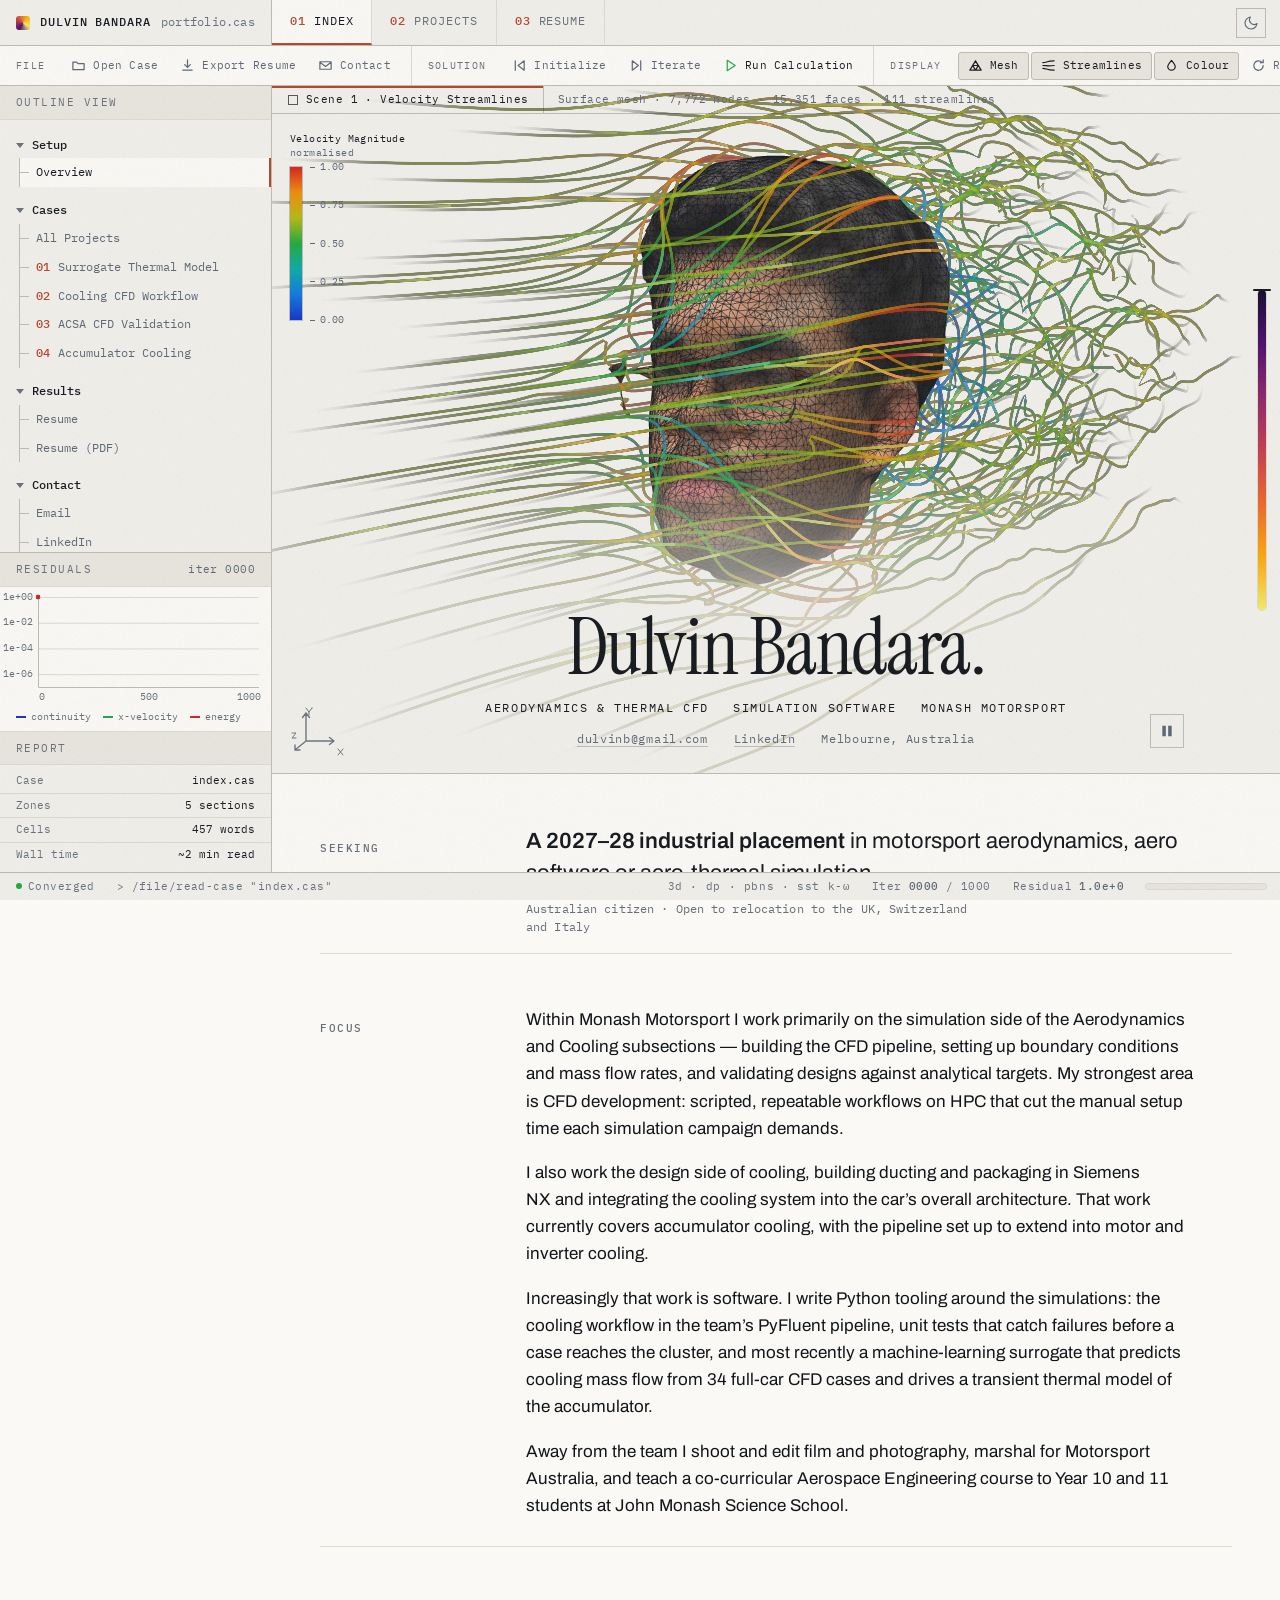
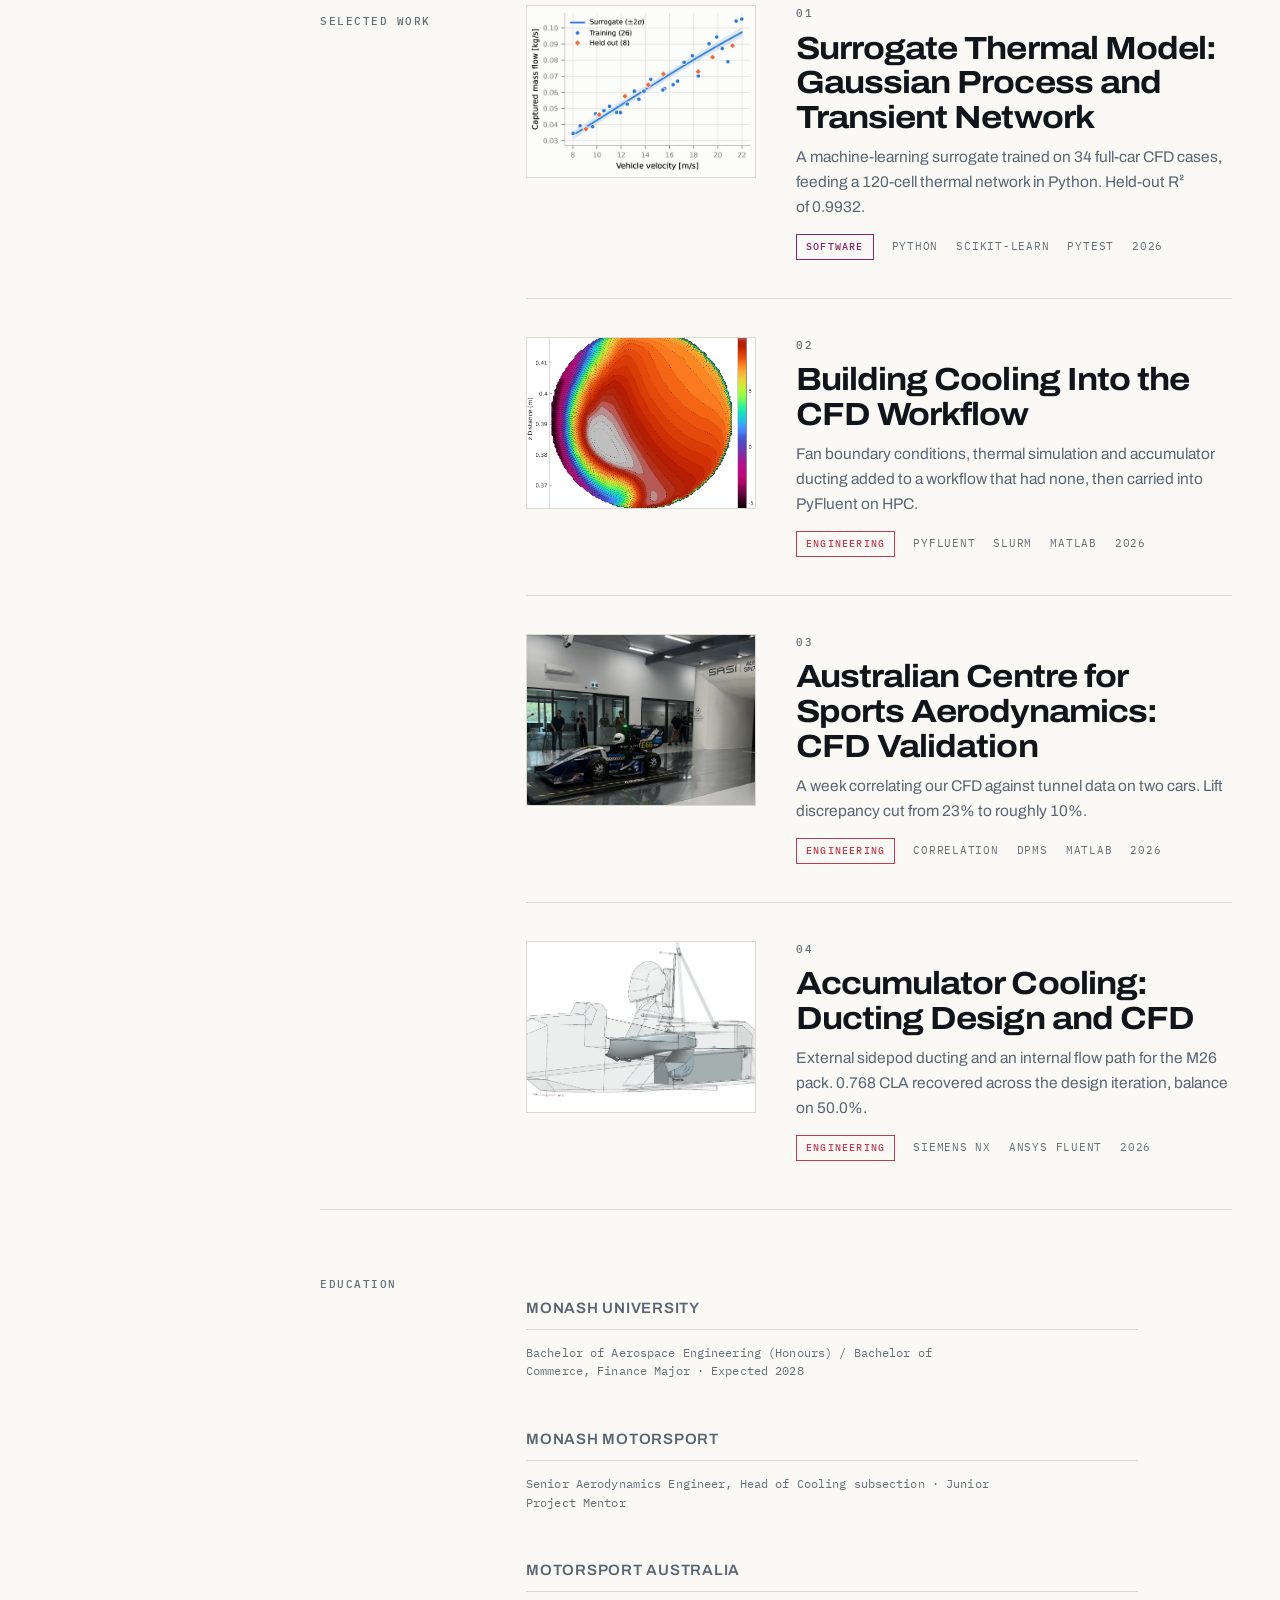
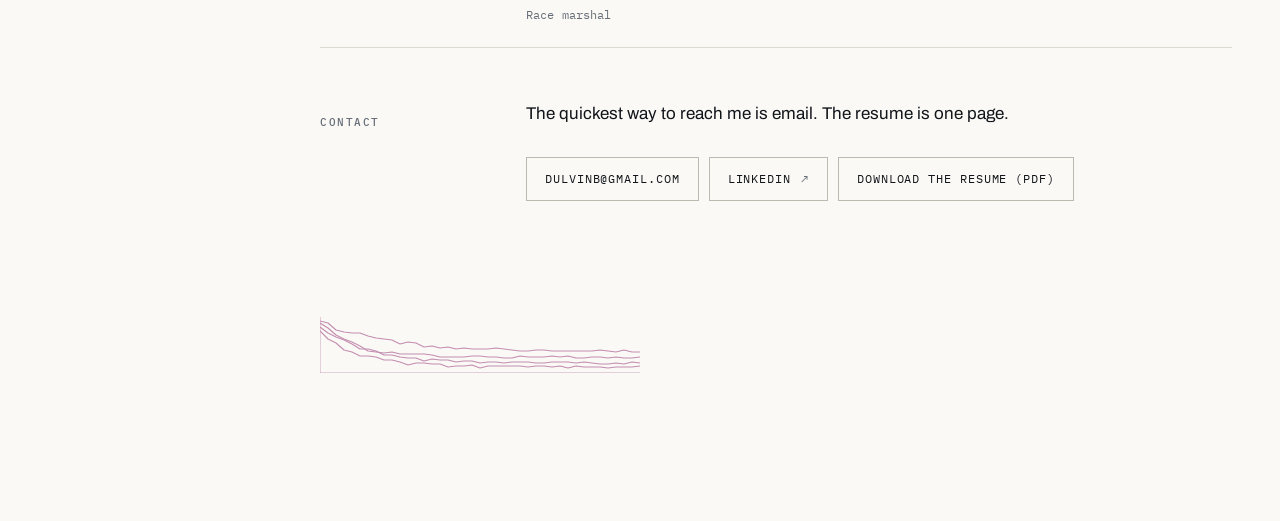
==== commit 2c8a8c76: "Use the scanned head in the hero, mirrored and coloured from the scan The model is now built from a " ====
--- a/index.html
+++ b/index.html
@@ -21,7 +21,7 @@
 <link rel="preconnect" href="https://fonts.googleapis.com">
 <link rel="preconnect" href="https://fonts.gstatic.com" crossorigin>
 <link href="https://fonts.googleapis.com/css2?family=Archivo:wdth,wght@62..125,100..900&family=IBM+Plex+Mono:wght@400;500&family=Instrument+Serif:ital@0;1&display=swap" rel="stylesheet">
-<link rel="stylesheet" href="style.css?v=20261115g">
+<link rel="stylesheet" href="style.css?v=20261115h">
 <link rel="canonical" href="https://dulvinbandara.com/">
 <meta name="author" content="Dulvin Bandara">
 
@@ -71,6 +71,7 @@
   <div class="tb-group" data-group="display" hidden><span class="tb-label">Display</span>
     <button class="tb" type="button" data-i="mesh" data-act="mesh" aria-pressed="true" title="Show or hide the surface mesh">Mesh</button>
     <button class="tb" type="button" data-i="lines" data-act="lines" aria-pressed="true" title="Show or hide the streamlines">Streamlines</button>
+    <button class="tb" type="button" data-i="colour" data-act="colour" aria-pressed="true" title="Show or hide the scan's colours on the surface">Colour</button>
     <button class="tb" type="button" data-i="remesh" data-act="remesh" title="Replay the mesh and streamline build">Regenerate</button>
   </div>
   <div class="tb-group" data-group="view" hidden><span class="tb-label">View</span>
@@ -137,7 +138,7 @@
 
   <div class="vp-head" aria-hidden="true">
     <span class="vp-tab">Scene 1 · Velocity Streamlines</span>
-    <span class="vp-stats">Surface mesh · 7,920 nodes · 15,992 faces · 111 streamlines</span>
+    <span class="vp-stats">Surface mesh · 7,772 nodes · 15,351 faces · 111 streamlines</span>
   </div>
   <div class="vp-legend" aria-hidden="true">
     <span class="vl-title">Velocity Magnitude<small>normalised</small></span>
@@ -146,8 +147,8 @@
   </div>
 
   <div class="pw">
-    <canvas class="flowcanvas" data-src="models/head-flow.bin?v=20261115g" role="img"
-            aria-label="A head drawn as a surface mesh, with streamlines flowing around it"></canvas>
+    <canvas class="flowcanvas" data-src="models/head-flow.bin?v=20261115h" role="img"
+            aria-label="A 3D scan of Dulvin's head drawn as a surface mesh, with streamlines flowing around it"></canvas>
   </div>
 
 </div>
@@ -326,10 +327,10 @@
   <span class="sb-bar"><i></i></span>
 </div>
 
-<script src="theme.js?v=20261115g" defer></script>
-<script src="reveal.js?v=20261115g" defer></script>
-<script src="cbar.js?v=20261115g" defer></script>
-<script src="flow.js?v=20261115g" defer></script>
-<script src="shell.js?v=20261115g" defer></script>
+<script src="theme.js?v=20261115h" defer></script>
+<script src="reveal.js?v=20261115h" defer></script>
+<script src="cbar.js?v=20261115h" defer></script>
+<script src="flow.js?v=20261115h" defer></script>
+<script src="shell.js?v=20261115h" defer></script>
 </body>
 </html>
--- a/style.css
+++ b/style.css
@@ -2184,3 +2184,7 @@
 
 /* the still frame has no build to replay */
 html:has(.flow-still) .tb[data-act="remesh"]{display:none;}
+
+.tb[data-i="colour"]{--i:url("data:image/svg+xml,%3Csvg xmlns='http://www.w3.org/2000/svg' viewBox='0 0 16 16' fill='none' stroke='%23000' stroke-width='1.3' stroke-linecap='round' stroke-linejoin='round'%3E%3Cpath d='M8 2.5c2.5 3 4 4.8 4 6.5a4 4 0 0 1-8 0c0-1.700 1.5-3.5 4-6.5z'/%3E%3C/svg%3E");}
+/* a model without scan colours has nothing to toggle */
+html:has(.flow-nocolour) .tb[data-act="colour"]{display:none;}
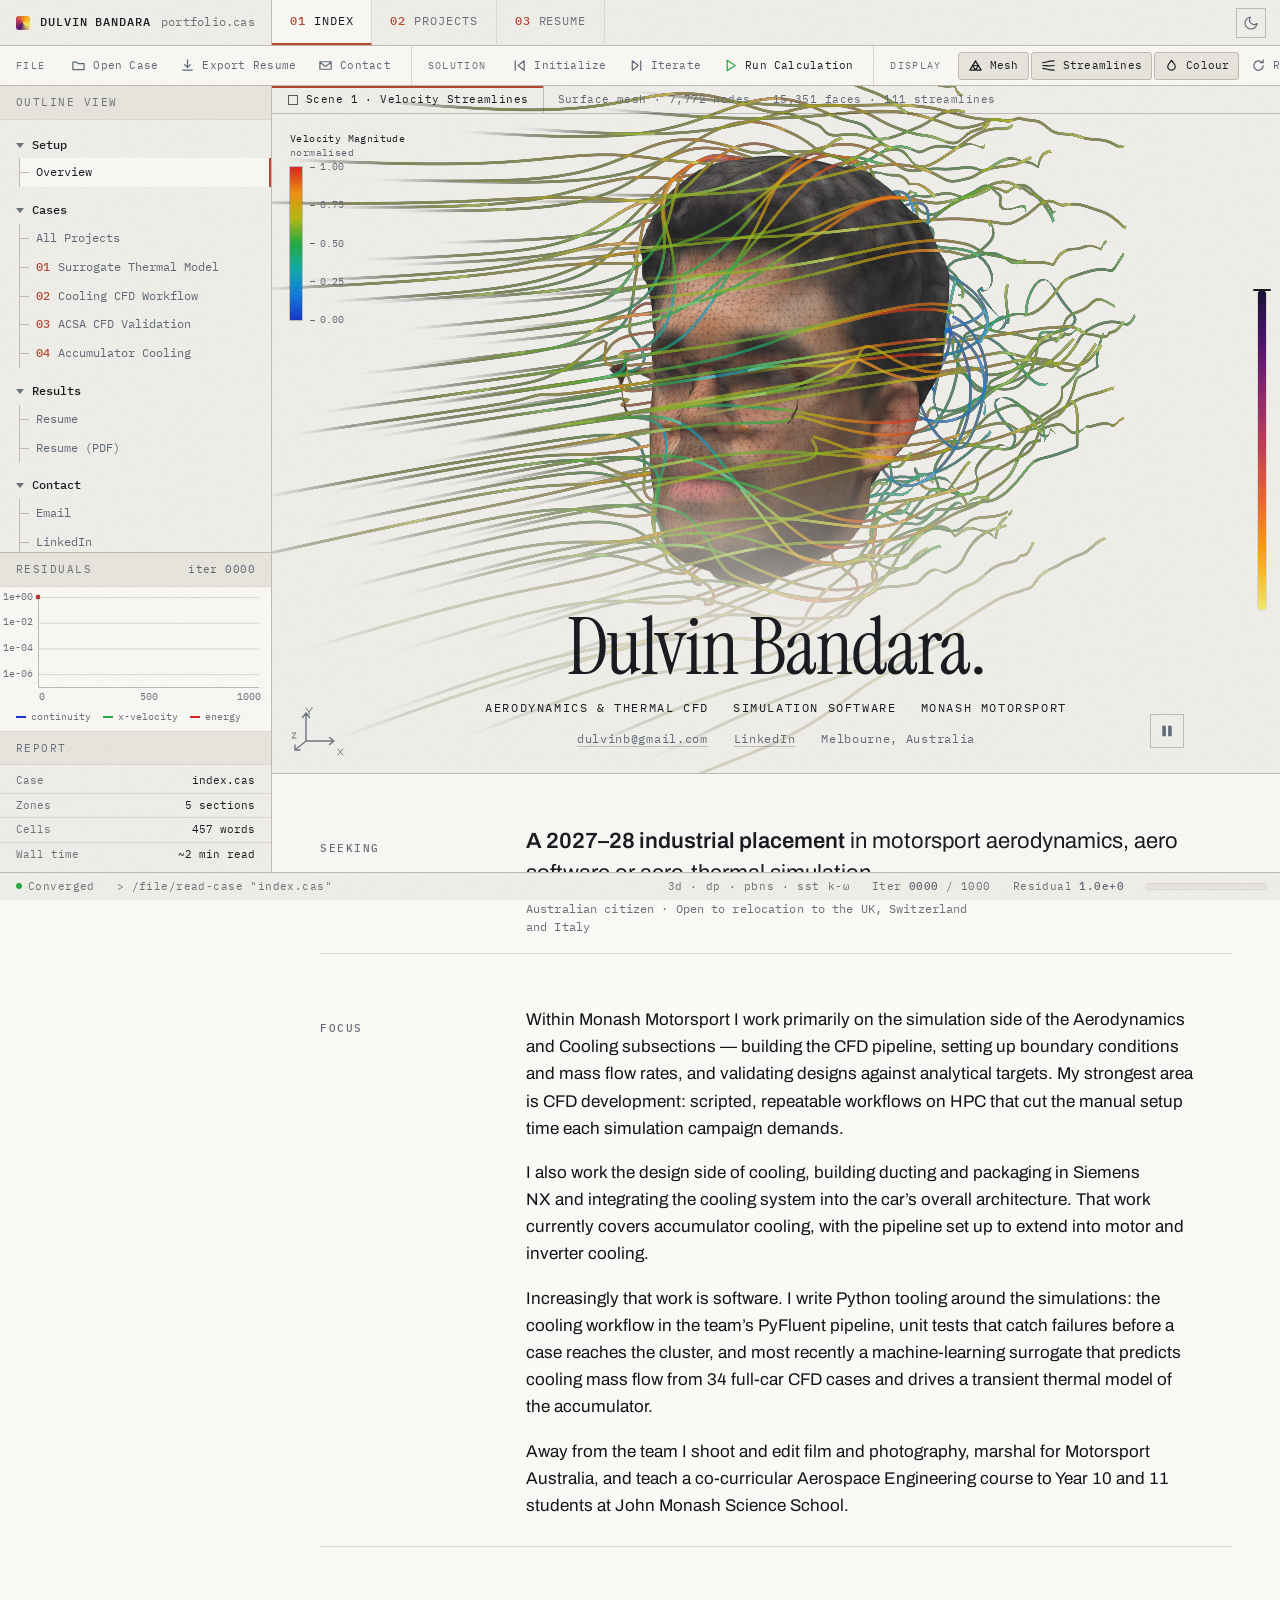
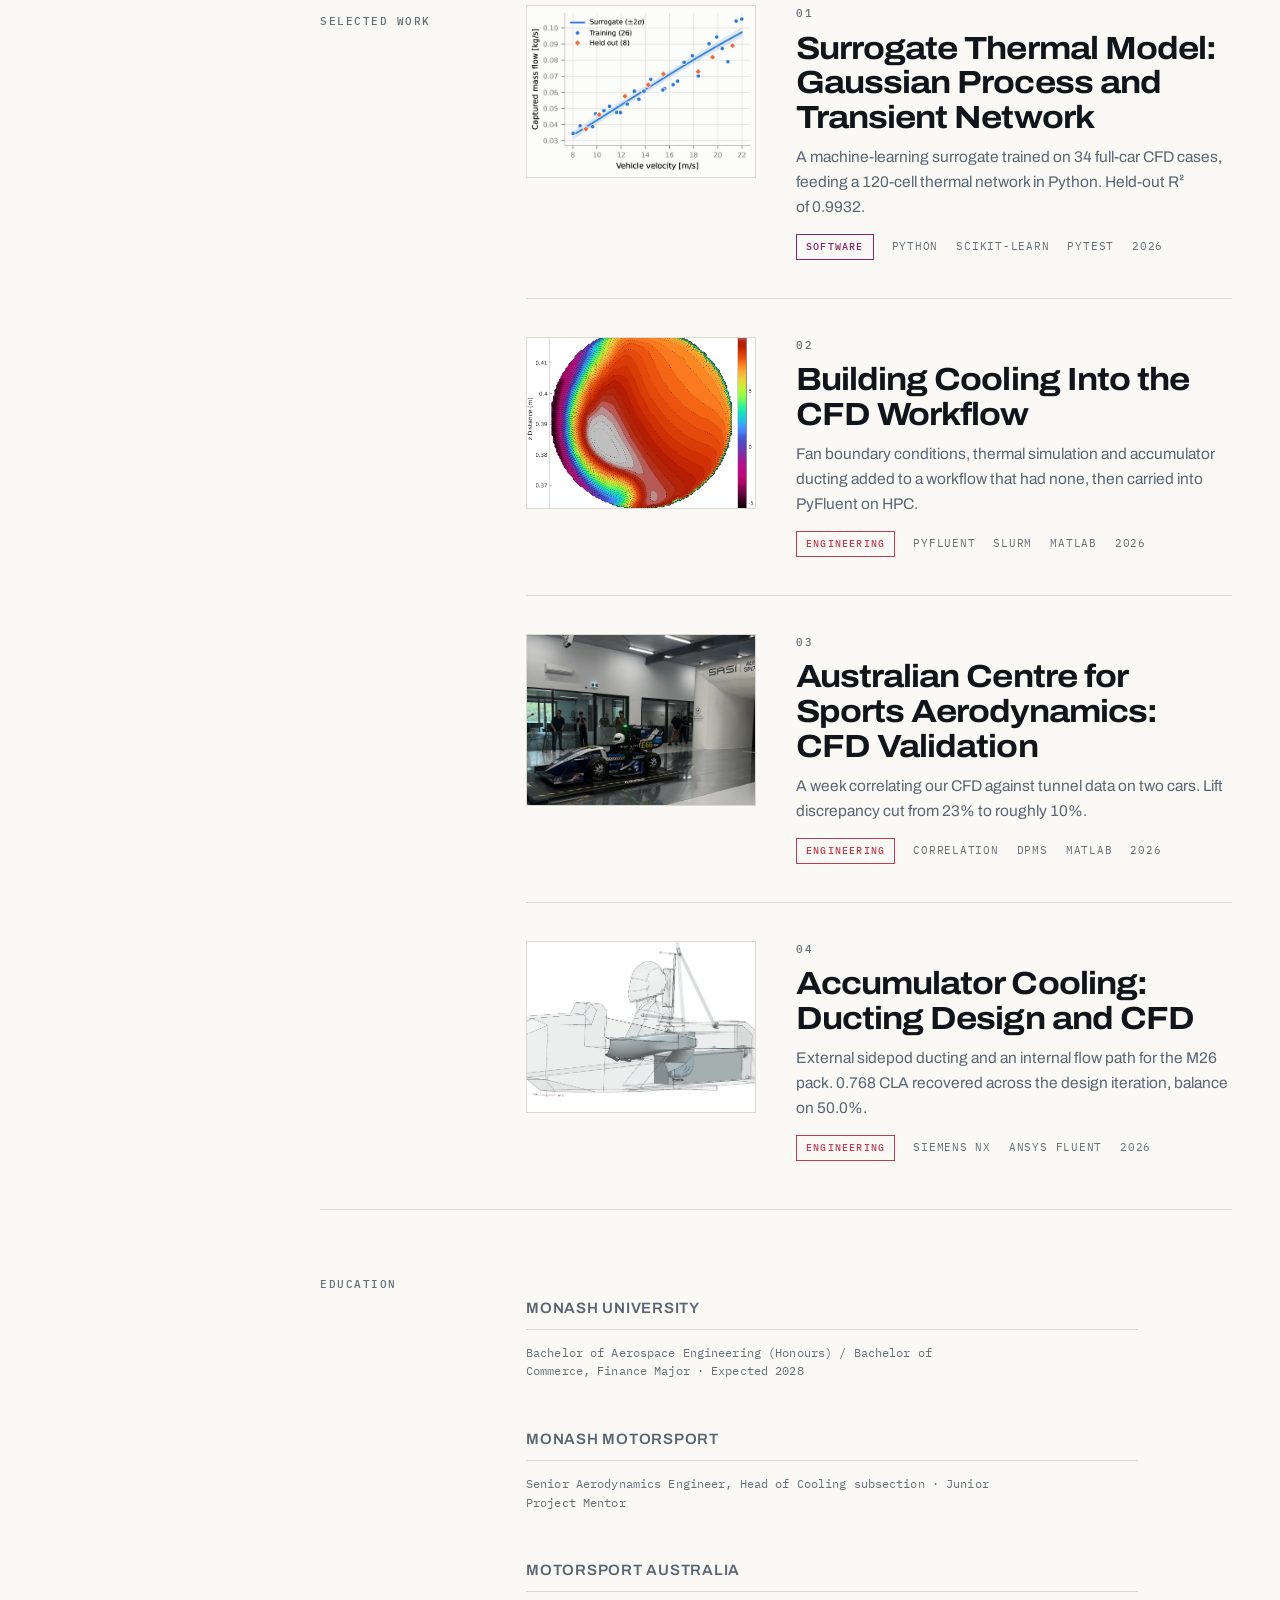
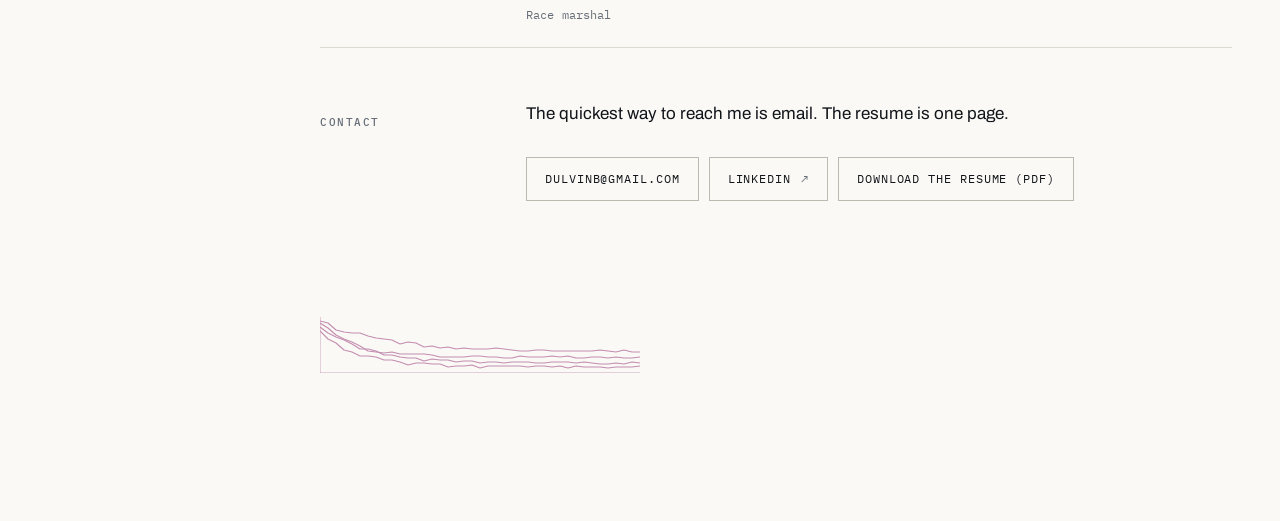
==== commit 9441c9a1: "Build the hero head in stages and soften the wireframe Cell edges sweep in first, the scan's colour " ====
--- a/index.html
+++ b/index.html
@@ -21,7 +21,7 @@
 <link rel="preconnect" href="https://fonts.googleapis.com">
 <link rel="preconnect" href="https://fonts.gstatic.com" crossorigin>
 <link href="https://fonts.googleapis.com/css2?family=Archivo:wdth,wght@62..125,100..900&family=IBM+Plex+Mono:wght@400;500&family=Instrument+Serif:ital@0;1&display=swap" rel="stylesheet">
-<link rel="stylesheet" href="style.css?v=20261115h">
+<link rel="stylesheet" href="style.css?v=20261115i">
 <link rel="canonical" href="https://dulvinbandara.com/">
 <meta name="author" content="Dulvin Bandara">
 
@@ -147,7 +147,7 @@
   </div>
 
   <div class="pw">
-    <canvas class="flowcanvas" data-src="models/head-flow.bin?v=20261115h" role="img"
+    <canvas class="flowcanvas" data-src="models/head-flow.bin?v=20261115i" role="img"
             aria-label="A 3D scan of Dulvin's head drawn as a surface mesh, with streamlines flowing around it"></canvas>
   </div>
 
@@ -327,10 +327,10 @@
   <span class="sb-bar"><i></i></span>
 </div>
 
-<script src="theme.js?v=20261115h" defer></script>
-<script src="reveal.js?v=20261115h" defer></script>
-<script src="cbar.js?v=20261115h" defer></script>
-<script src="flow.js?v=20261115h" defer></script>
-<script src="shell.js?v=20261115h" defer></script>
+<script src="theme.js?v=20261115i" defer></script>
+<script src="reveal.js?v=20261115i" defer></script>
+<script src="cbar.js?v=20261115i" defer></script>
+<script src="flow.js?v=20261115i" defer></script>
+<script src="shell.js?v=20261115i" defer></script>
 </body>
 </html>
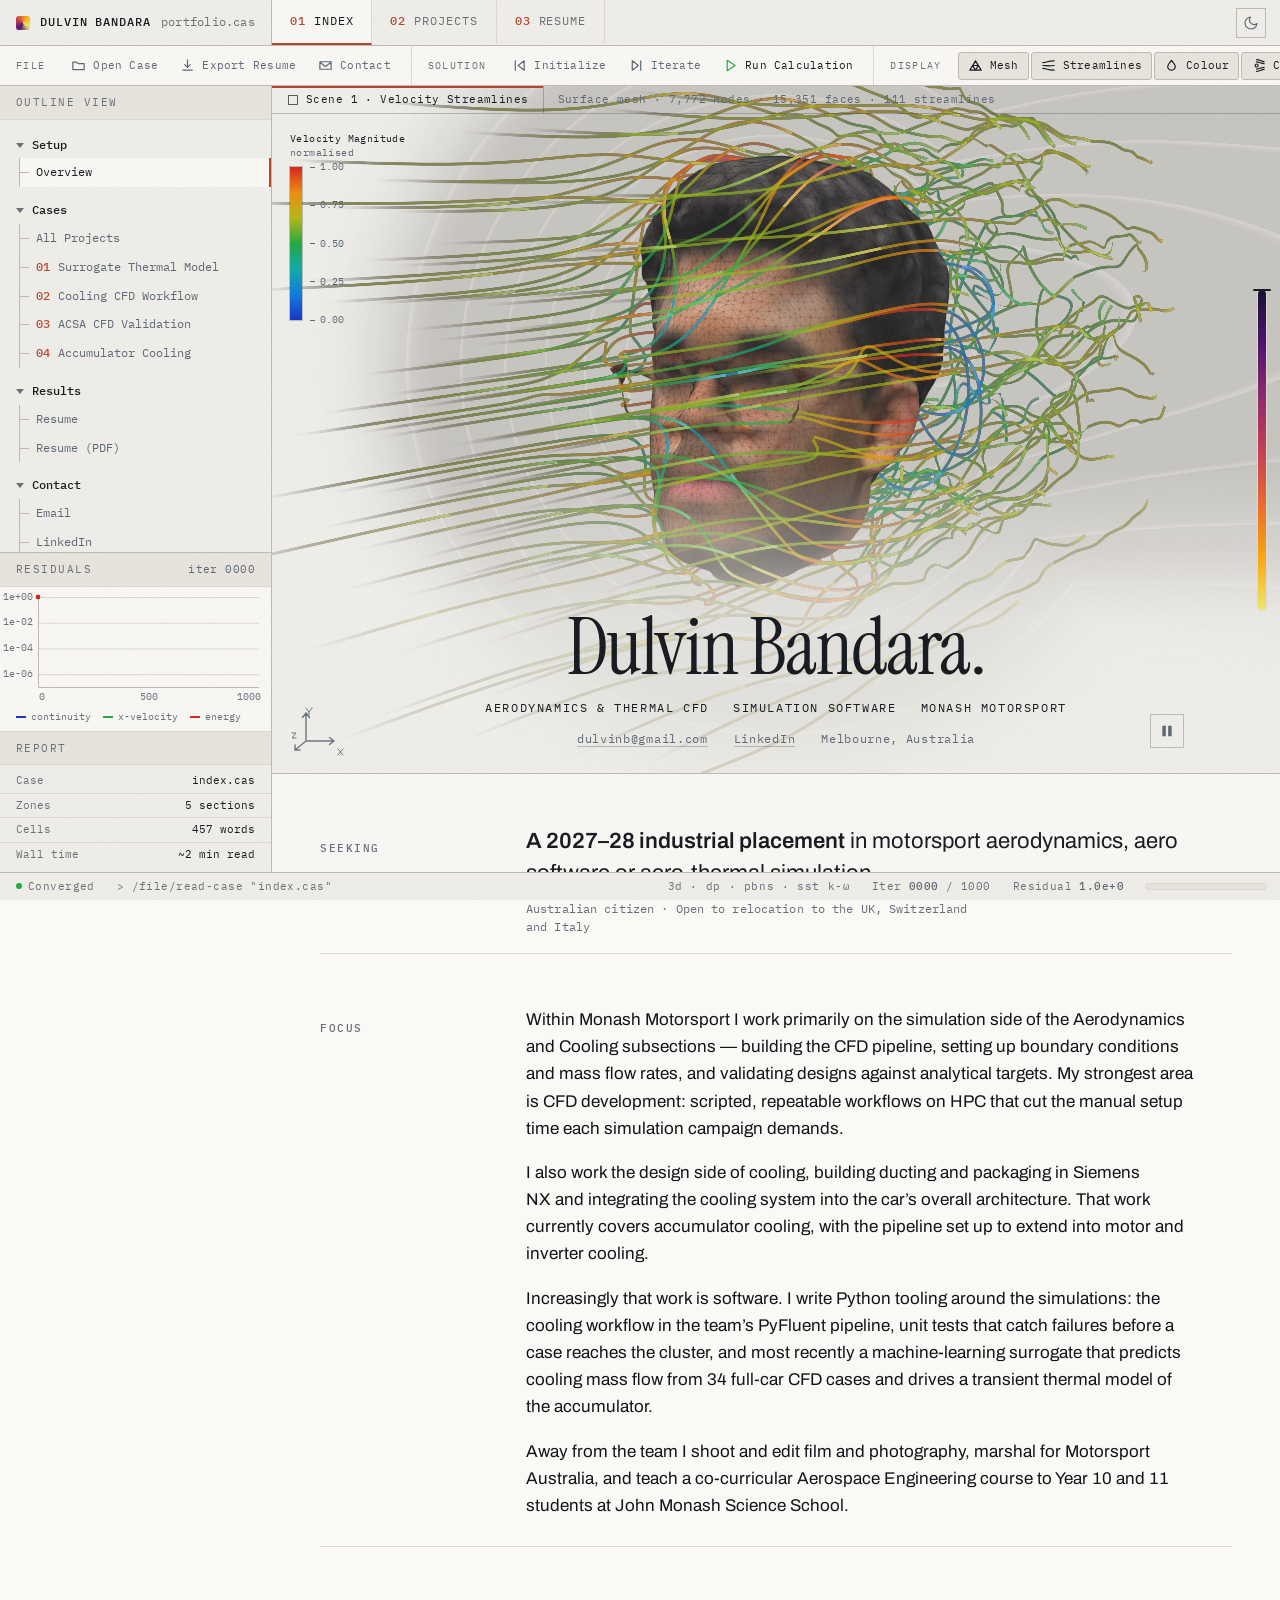
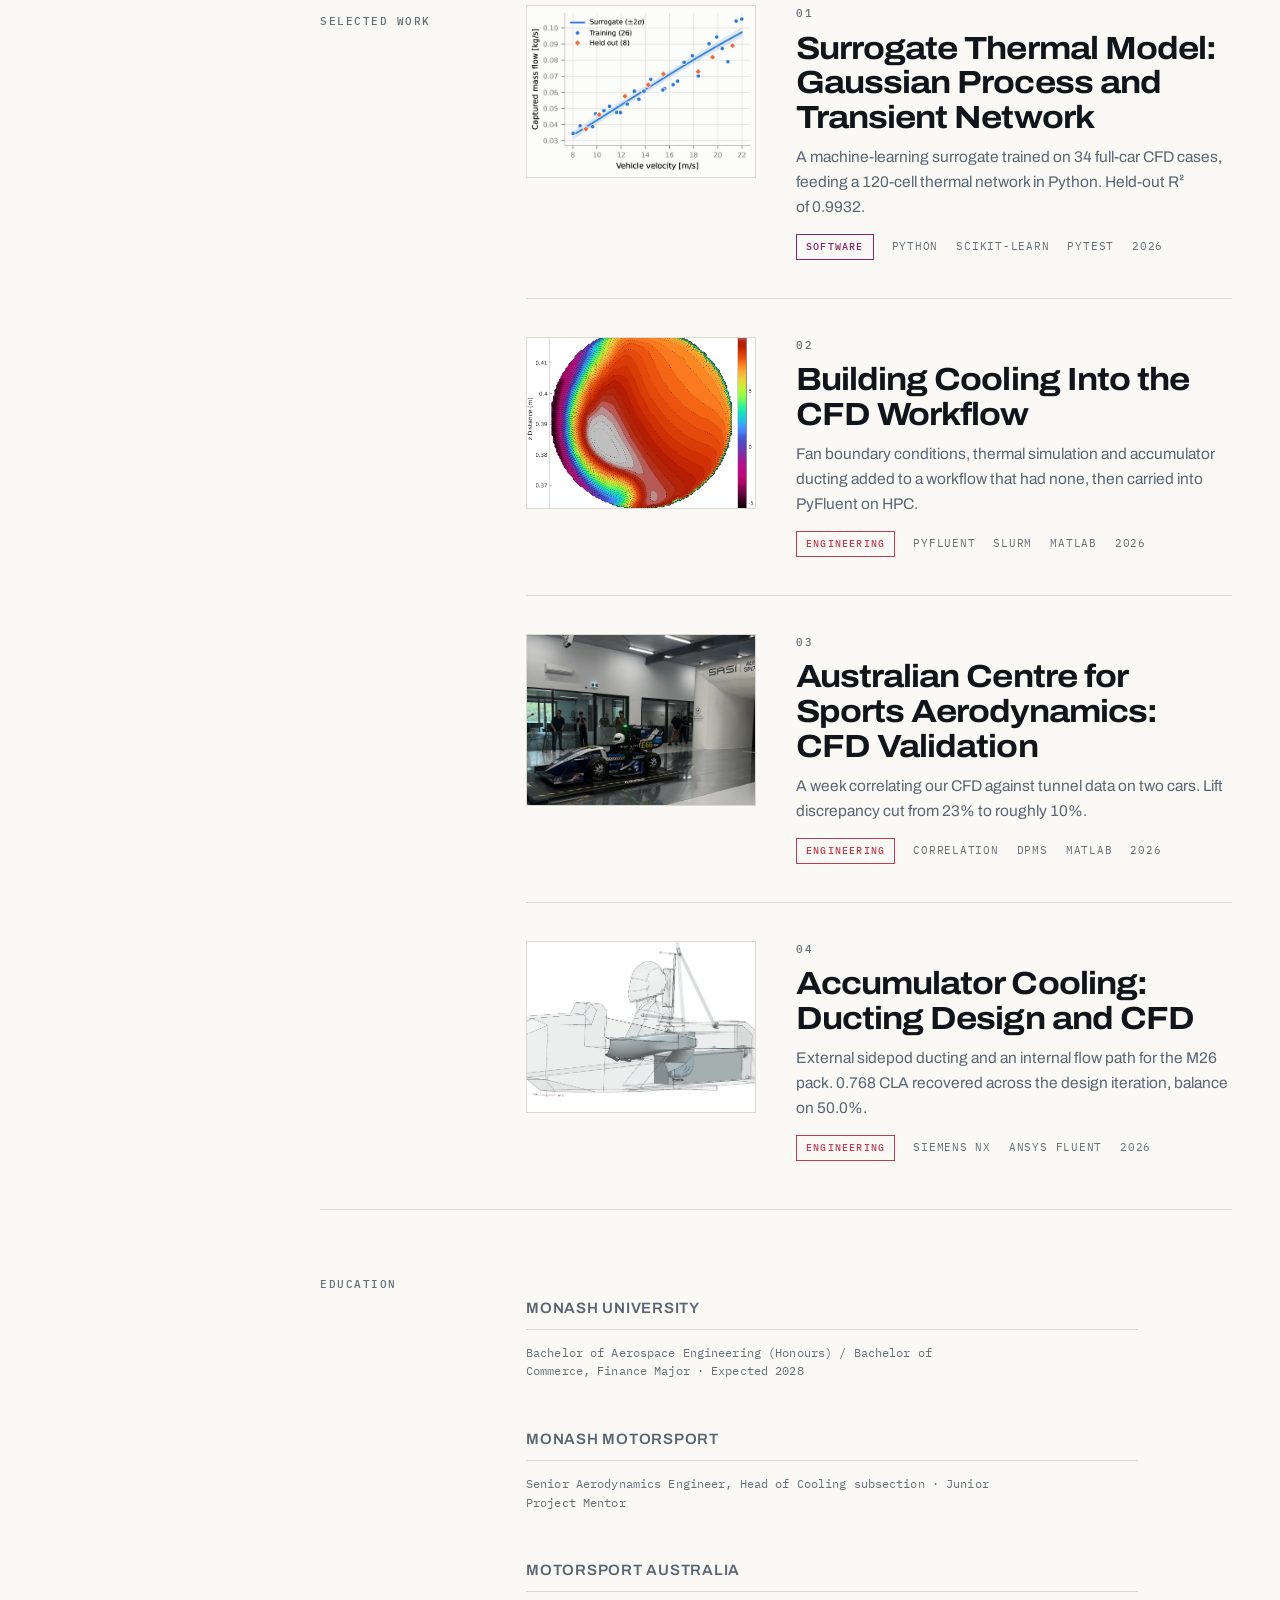
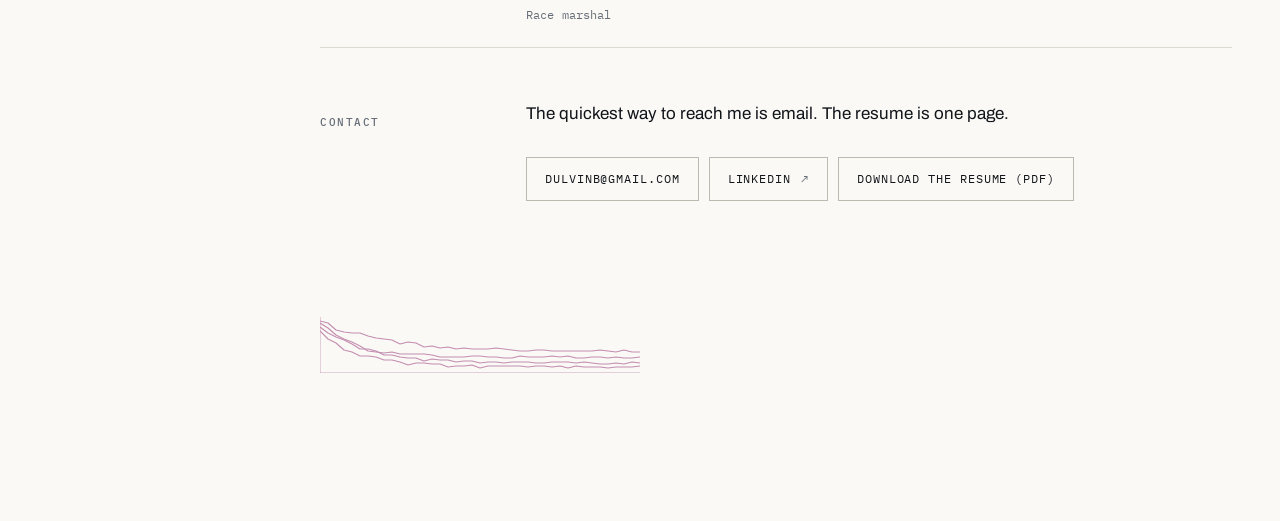
==== commit 54e6eb04: "Update the resume and add a thermal contour behind the hero head Resume: expected graduation wording" ====
--- a/index.html
+++ b/index.html
@@ -21,7 +21,7 @@
 <link rel="preconnect" href="https://fonts.googleapis.com">
 <link rel="preconnect" href="https://fonts.gstatic.com" crossorigin>
 <link href="https://fonts.googleapis.com/css2?family=Archivo:wdth,wght@62..125,100..900&family=IBM+Plex+Mono:wght@400;500&family=Instrument+Serif:ital@0;1&display=swap" rel="stylesheet">
-<link rel="stylesheet" href="style.css?v=20261115i">
+<link rel="stylesheet" href="style.css?v=20261115j">
 <link rel="canonical" href="https://dulvinbandara.com/">
 <meta name="author" content="Dulvin Bandara">
 
@@ -72,6 +72,7 @@
     <button class="tb" type="button" data-i="mesh" data-act="mesh" aria-pressed="true" title="Show or hide the surface mesh">Mesh</button>
     <button class="tb" type="button" data-i="lines" data-act="lines" aria-pressed="true" title="Show or hide the streamlines">Streamlines</button>
     <button class="tb" type="button" data-i="colour" data-act="colour" aria-pressed="true" title="Show or hide the scan's colours on the surface">Colour</button>
+    <button class="tb" type="button" data-i="contour" data-act="contour" aria-pressed="true" title="Show or hide the thermal contour behind the head">Contour</button>
     <button class="tb" type="button" data-i="remesh" data-act="remesh" title="Replay the mesh and streamline build">Regenerate</button>
   </div>
   <div class="tb-group" data-group="view" hidden><span class="tb-label">View</span>
@@ -147,7 +148,7 @@
   </div>
 
   <div class="pw">
-    <canvas class="flowcanvas" data-src="models/head-flow.bin?v=20261115i" role="img"
+    <canvas class="flowcanvas" data-src="models/head-flow.bin?v=20261115j" role="img"
             aria-label="A 3D scan of Dulvin's head drawn as a surface mesh, with streamlines flowing around it"></canvas>
   </div>
 
@@ -327,10 +328,10 @@
   <span class="sb-bar"><i></i></span>
 </div>
 
-<script src="theme.js?v=20261115i" defer></script>
-<script src="reveal.js?v=20261115i" defer></script>
-<script src="cbar.js?v=20261115i" defer></script>
-<script src="flow.js?v=20261115i" defer></script>
-<script src="shell.js?v=20261115i" defer></script>
+<script src="theme.js?v=20261115j" defer></script>
+<script src="reveal.js?v=20261115j" defer></script>
+<script src="cbar.js?v=20261115j" defer></script>
+<script src="flow.js?v=20261115j" defer></script>
+<script src="shell.js?v=20261115j" defer></script>
 </body>
 </html>
--- a/style.css
+++ b/style.css
@@ -2188,3 +2188,7 @@
 .tb[data-i="colour"]{--i:url("data:image/svg+xml,%3Csvg xmlns='http://www.w3.org/2000/svg' viewBox='0 0 16 16' fill='none' stroke='%23000' stroke-width='1.3' stroke-linecap='round' stroke-linejoin='round'%3E%3Cpath d='M8 2.5c2.5 3 4 4.8 4 6.5a4 4 0 0 1-8 0c0-1.700 1.5-3.5 4-6.5z'/%3E%3C/svg%3E");}
 /* a model without scan colours has nothing to toggle */
 html:has(.flow-nocolour) .tb[data-act="colour"]{display:none;}
+
+.tb[data-i="contour"]{--i:url("data:image/svg+xml,%3Csvg xmlns='http://www.w3.org/2000/svg' viewBox='0 0 16 16' fill='none' stroke='%23000' stroke-width='1.3' stroke-linecap='round' stroke-linejoin='round'%3E%3Ccircle cx='6' cy='8' r='1.6'/%3E%3Cpath d='M6 4.2c3 0 4.5 1.6 8 1.8M6 11.8c3 0 4.5-1.6 8-1.8M6 1.8c4 0 5 2 8 2M6 14.200c4 0 5-2 8-2'/%3E%3C/svg%3E");}
+/* the still frame draws no contour */
+html:has(.flow-still) .tb[data-act="contour"]{display:none;}
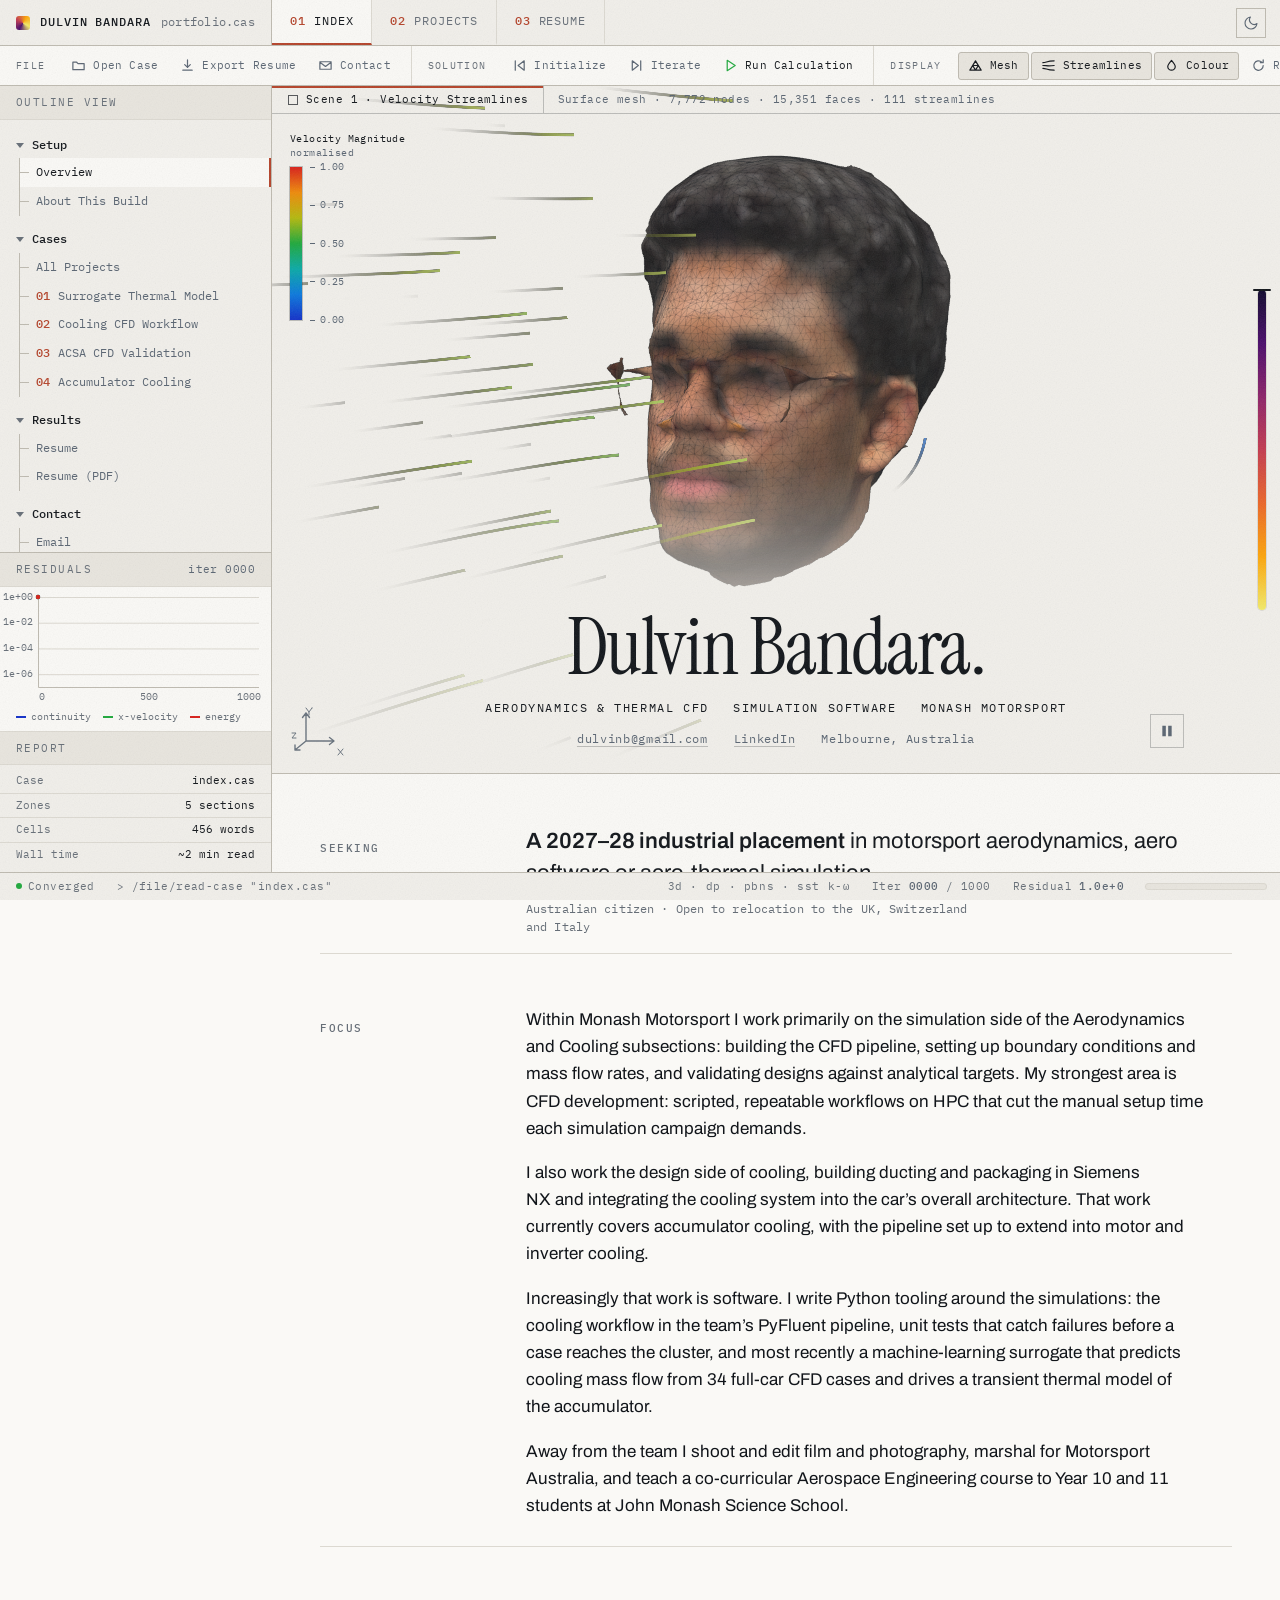
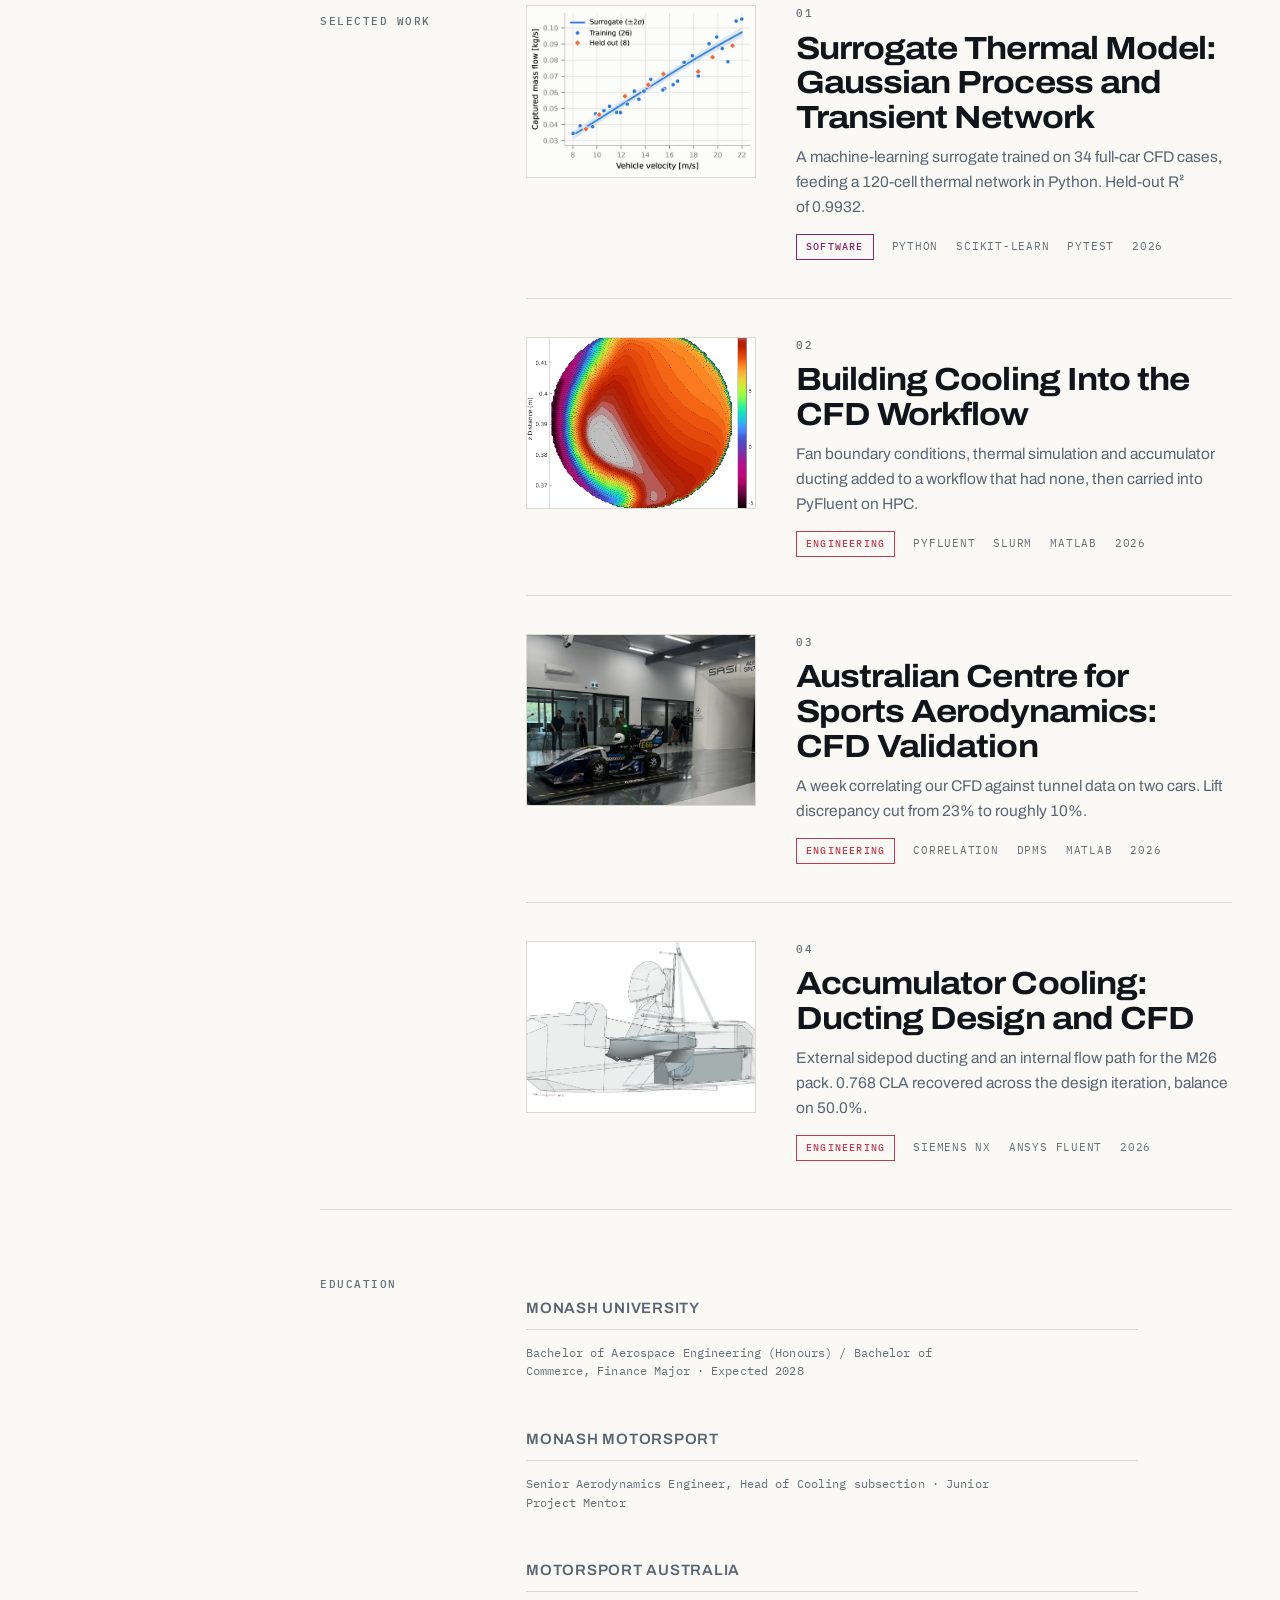
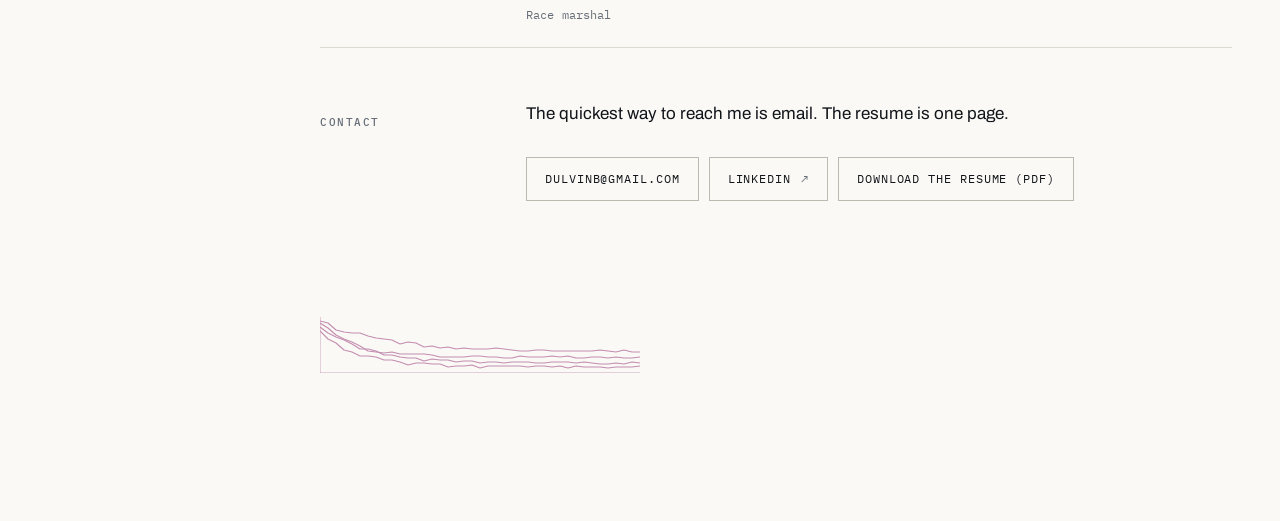
==== commit 57d4bb1b: "Add a live surrogate demo, an About page and project briefs; drop the contour - Surrogate page: the " ====
--- a/index.html
+++ b/index.html
@@ -3,7 +3,7 @@
 <head>
 <meta charset="utf-8">
 <meta name="viewport" content="width=device-width, initial-scale=1">
-<title>Dulvin Bandara — Aerodynamics &amp; Thermal CFD</title>
+<title>Dulvin Bandara | Aerodynamics &amp; Thermal CFD</title>
 <meta name="description" content="Aerodynamics and thermal cooling CFD at Monash Motorsport. Python simulation tooling, machine-learning surrogates, ducting design and internal flow management for Formula Student.">
 
 <meta name="theme-color" content="#F1EFEA" data-light="#F1EFEA" data-dark="#07080A">
@@ -21,7 +21,7 @@
 <link rel="preconnect" href="https://fonts.googleapis.com">
 <link rel="preconnect" href="https://fonts.gstatic.com" crossorigin>
 <link href="https://fonts.googleapis.com/css2?family=Archivo:wdth,wght@62..125,100..900&family=IBM+Plex+Mono:wght@400;500&family=Instrument+Serif:ital@0;1&display=swap" rel="stylesheet">
-<link rel="stylesheet" href="style.css?v=20261115j">
+<link rel="stylesheet" href="style.css?v=20261115l">
 <link rel="canonical" href="https://dulvinbandara.com/">
 <meta name="author" content="Dulvin Bandara">
 
@@ -30,16 +30,16 @@
 <meta property="og:url" content="https://dulvinbandara.com/">
 <meta property="og:title" content="Dulvin Bandara · Aerodynamics &amp; Thermal CFD">
 <meta property="og:description" content="Accumulator cooling ducting and CFD at Monash Motorsport. Simulation workflows, internal flow management, and aero-thermal integration for Formula Student.">
-<meta property="og:image" content="https://dulvinbandara.com/images/og/home.jpg">
+<meta property="og:image" content="https://dulvinbandara.com/images/og/home.jpg?v=2">
 <meta property="og:image:width" content="1200">
 <meta property="og:image:height" content="630">
-<meta property="og:image:alt" content="Isometric view of the accumulator cooling ducting">
+<meta property="og:image:alt" content="A 3D scan of Dulvin Bandara's head with velocity streamlines flowing around it">
 <meta property="og:locale" content="en_AU">
 
 <meta name="twitter:card" content="summary_large_image">
 <meta name="twitter:title" content="Dulvin Bandara · Aerodynamics &amp; Thermal CFD">
 <meta name="twitter:description" content="Accumulator cooling ducting and CFD at Monash Motorsport.">
-<meta name="twitter:image" content="https://dulvinbandara.com/images/og/home.jpg">
+<meta name="twitter:image" content="https://dulvinbandara.com/images/og/home.jpg?v=2">
 </head>
 <body>
 
@@ -72,7 +72,6 @@
     <button class="tb" type="button" data-i="mesh" data-act="mesh" aria-pressed="true" title="Show or hide the surface mesh">Mesh</button>
     <button class="tb" type="button" data-i="lines" data-act="lines" aria-pressed="true" title="Show or hide the streamlines">Streamlines</button>
     <button class="tb" type="button" data-i="colour" data-act="colour" aria-pressed="true" title="Show or hide the scan's colours on the surface">Colour</button>
-    <button class="tb" type="button" data-i="contour" data-act="contour" aria-pressed="true" title="Show or hide the thermal contour behind the head">Contour</button>
     <button class="tb" type="button" data-i="remesh" data-act="remesh" title="Replay the mesh and streamline build">Regenerate</button>
   </div>
   <div class="tb-group" data-group="view" hidden><span class="tb-label">View</span>
@@ -87,6 +86,7 @@
       <li class="tgroup"><span class="tlabel">Setup</span>
         <ul>
           <li><a href="index.html" aria-current="page">Overview</a></li>
+          <li><a href="about-build.html">About This Build</a></li>
         </ul>
       </li>
       <li class="tgroup"><span class="tlabel">Cases</span>
@@ -148,7 +148,7 @@
   </div>
 
   <div class="pw">
-    <canvas class="flowcanvas" data-src="models/head-flow.bin?v=20261115j" role="img"
+    <canvas class="flowcanvas" data-src="models/head-flow.bin?v=20261115l" role="img"
             aria-label="A 3D scan of Dulvin's head drawn as a surface mesh, with streamlines flowing around it"></canvas>
   </div>
 
@@ -172,7 +172,7 @@
     <h2 class="rowlabel">Focus</h2>
     <div>
       <p>Within Monash Motorsport I work primarily on the simulation side of the
-        Aerodynamics and Cooling subsections — building the CFD pipeline, setting up
+        Aerodynamics and Cooling subsections: building the CFD pipeline, setting up
         boundary conditions and mass flow rates, and validating designs against
         analytical targets. My strongest area is CFD development: scripted, repeatable
         workflows on HPC that cut the manual setup time each simulation campaign
@@ -259,7 +259,7 @@
         </div>
       </a>
 
-      <!-- FILM CARD — hidden until the page has real content.
+      <!-- FILM CARD: hidden until the page has real content.
            Uncomment this block to publish it.
 
       <a class="projlink" href="project-film.html">
@@ -328,10 +328,10 @@
   <span class="sb-bar"><i></i></span>
 </div>
 
-<script src="theme.js?v=20261115j" defer></script>
-<script src="reveal.js?v=20261115j" defer></script>
-<script src="cbar.js?v=20261115j" defer></script>
-<script src="flow.js?v=20261115j" defer></script>
-<script src="shell.js?v=20261115j" defer></script>
+<script src="theme.js?v=20261115l" defer></script>
+<script src="reveal.js?v=20261115l" defer></script>
+<script src="cbar.js?v=20261115l" defer></script>
+<script src="flow.js?v=20261115l" defer></script>
+<script src="shell.js?v=20261115l" defer></script>
 </body>
 </html>
--- a/style.css
+++ b/style.css
@@ -1,5 +1,5 @@
 /* ============================================================
-   Dulvin Bandara — stylesheet
+   Dulvin Bandara: stylesheet
    Oversized display type, mono for measured values.
    Light default, dark via [data-theme="dark"].
    Prints to A4 in light regardless of theme.
@@ -23,7 +23,7 @@
   --f-00:#10092d;  --f-22:#4a0c6b;  --f-38:#8c2369;  --f-52:#c33b4f;
   --f-66:#eb6628;  --f-80:#fca50a;  --f-94:#f2ea69;
 
-  /* semantic roles — light theme samples the DARK half of the ramp */
+  /* semantic roles: light theme samples the DARK half of the ramp */
   --field-lo:var(--f-22);
   --field-mid:var(--f-38);
   --field-hi:var(--f-52);
@@ -246,8 +246,8 @@
 
 /* ============================================================
    PHOTO WALL
-   <div class="hero" data-wall="band">  — strip under the masthead
-   <div class="hero" data-wall="full">  — full-bleed grid, name over it
+   <div class="hero" data-wall="band">  : strip under the masthead
+   <div class="hero" data-wall="full">  : full-bleed grid, name over it
    Change that one word to switch layouts.
    ============================================================ */
 
@@ -295,7 +295,7 @@
 /* --- full bleed --- */
 /* Composed grid: cell shapes are matched to each image's aspect ratio and
    resolution, so nothing important gets cropped and the two low-res shots
-   never land in a large cell. Areas are named — reorder by editing the
+   never land in a large cell. Areas are named: reorder by editing the
    grid-template-areas strings and the .pw-item--* names below. */
 
 [data-wall="full"]{
@@ -2189,6 +2189,110 @@
 /* a model without scan colours has nothing to toggle */
 html:has(.flow-nocolour) .tb[data-act="colour"]{display:none;}
 
-.tb[data-i="contour"]{--i:url("data:image/svg+xml,%3Csvg xmlns='http://www.w3.org/2000/svg' viewBox='0 0 16 16' fill='none' stroke='%23000' stroke-width='1.3' stroke-linecap='round' stroke-linejoin='round'%3E%3Ccircle cx='6' cy='8' r='1.6'/%3E%3Cpath d='M6 4.2c3 0 4.5 1.6 8 1.8M6 11.8c3 0 4.5-1.6 8-1.8M6 1.8c4 0 5 2 8 2M6 14.200c4 0 5-2 8-2'/%3E%3C/svg%3E");}
-/* the still frame draws no contour */
-html:has(.flow-still) .tb[data-act="contour"]{display:none;}
+/* ---------- project brief: problem, approach, result, before anything else ---------- */
+
+.brief{
+  margin:0 0 34px;
+  border:1px solid var(--rule);
+  background:var(--paper);
+}
+.brief > div{
+  display:grid;
+  grid-template-columns:112px 1fr;
+  gap:0 18px;
+  padding:13px 18px;
+  border-top:1px solid var(--rule);
+}
+.brief > div:first-child{border-top:none;}
+.brief dt{
+  font-family:var(--mono);
+  font-size:10.5px;
+  letter-spacing:0.14em;
+  text-transform:uppercase;
+  color:var(--ink-faint);
+  padding-top:4px;
+}
+.brief dd{margin:0;max-width:var(--measure);line-height:1.5;}
+.brief > div:last-child dt{color:var(--accent);}
+.brief > div:last-child dd{font-weight:500;}
+@media (max-width:620px){
+  .brief > div{grid-template-columns:1fr;gap:4px;padding:12px 14px;}
+}
+@media print{ .brief{break-inside:avoid;} }
+
+/* ---------- live surrogate demo (surrogate.js) ---------- */
+
+.gpdemo{
+  margin:26px 0 38px;
+  border:1px solid var(--rule-strong);
+  background:var(--paper);
+}
+.gpdemo[hidden]{display:none;}
+.gp-controls{
+  display:grid;
+  grid-template-columns:repeat(3,1fr);
+  gap:1px;
+  background:var(--rule);
+  border-bottom:1px solid var(--rule);
+}
+.gp-controls label{
+  display:grid;
+  grid-template-columns:1fr auto;
+  gap:8px 10px;
+  align-items:baseline;
+  padding:14px 16px 16px;
+  background:var(--chrome);
+  font-family:var(--mono);
+  font-size:10.5px;
+  letter-spacing:0.1em;
+  text-transform:uppercase;
+  color:var(--ink-faint);
+}
+.gp-controls output{
+  font-size:12.5px;
+  letter-spacing:0;
+  text-transform:none;
+  color:var(--ink);
+  font-variant-numeric:tabular-nums;
+}
+.gp-controls input{
+  grid-column:1 / -1;
+  width:100%;
+  margin:0;
+  accent-color:var(--accent);
+  cursor:pointer;
+}
+.gp-read{
+  display:flex;
+  flex-wrap:wrap;
+  align-items:baseline;
+  gap:6px 16px;
+  padding:16px 18px 6px;
+  font-family:var(--mono);
+  font-variant-numeric:tabular-nums;
+}
+.gp-cap{flex:0 0 100%;font-size:10.5px;letter-spacing:0.14em;text-transform:uppercase;color:var(--ink-faint);}
+.gp-val{font-size:clamp(28px,3vw,36px);font-weight:500;letter-spacing:-0.03em;color:var(--accent);line-height:1.1;}
+.gp-band{font-size:13px;color:var(--ink-soft);}
+.gp-state{margin-left:auto;font-size:11px;letter-spacing:0.04em;color:var(--ink-soft);display:inline-flex;align-items:center;gap:7px;}
+.gp-state::before{content:"";width:7px;height:7px;border-radius:50%;background:var(--res-b);}
+.gpdemo.is-out .gp-state{color:var(--accent);}
+.gpdemo.is-out .gp-state::before{background:var(--accent);}
+.gp-plot{display:block;width:100%;height:clamp(240px,34vw,330px);}
+.gp-key{
+  display:flex;flex-wrap:wrap;gap:6px 20px;
+  margin:0;padding:4px 18px 12px;max-width:none;
+  font-family:var(--mono);font-size:10.5px;color:var(--ink-faint);
+}
+.gp-key span{display:inline-flex;align-items:center;gap:7px;}
+.gp-key span::before{content:"";flex:0 0 auto;}
+.gp-key .k-line::before{width:14px;height:2px;background:var(--accent);}
+.gp-key .k-train::before{width:7px;height:7px;border-radius:50%;border:1.2px solid var(--ink-soft);}
+.gp-key .k-test::before{width:7px;height:7px;border-radius:50%;background:var(--ink);}
+.gp-key .k-range::before{width:12px;height:9px;background:var(--paper-2);border:1px solid var(--rule);}
+.gpdemo .meta{margin:0;padding:10px 18px 14px;border-top:1px solid var(--rule);max-width:none;}
+@media (max-width:720px){
+  .gp-controls{grid-template-columns:1fr;}
+  .gp-state{margin-left:0;flex:0 0 100%;}
+}
+@media print{ .gpdemo{display:none;} }
